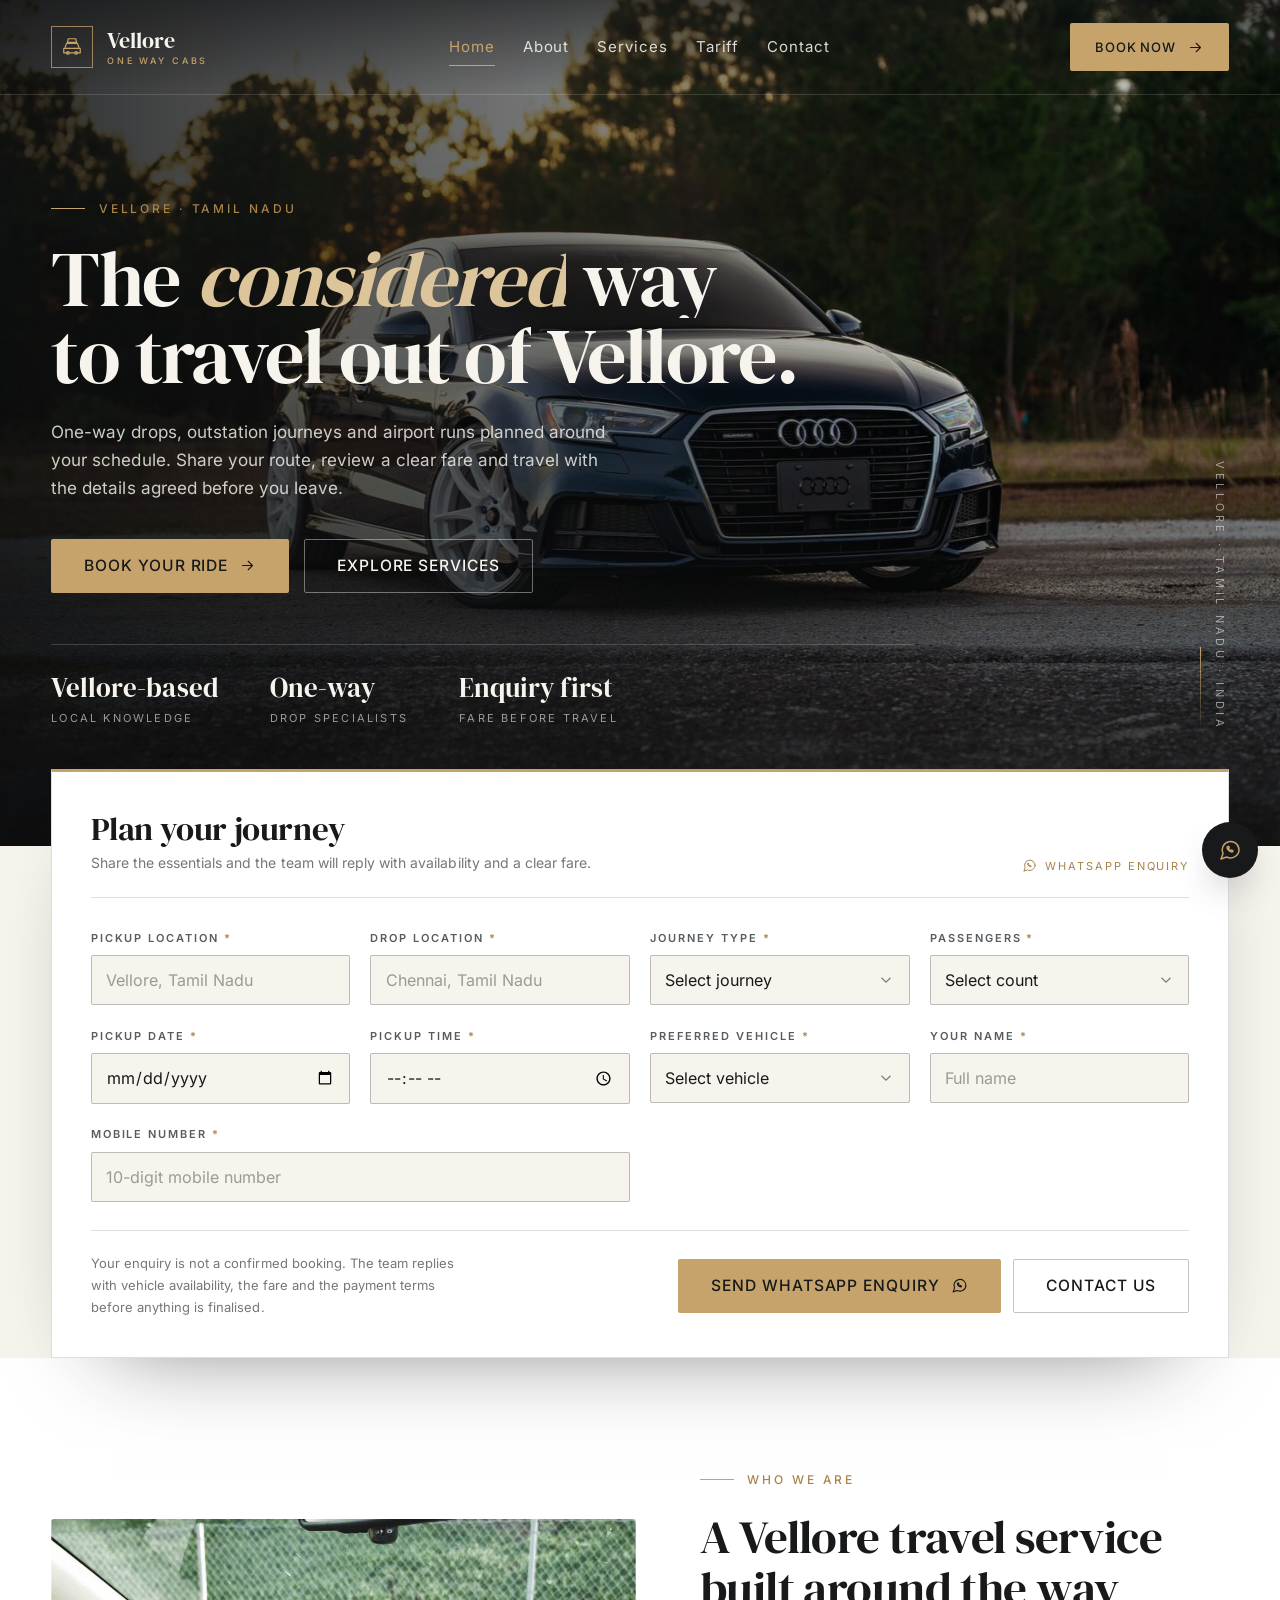
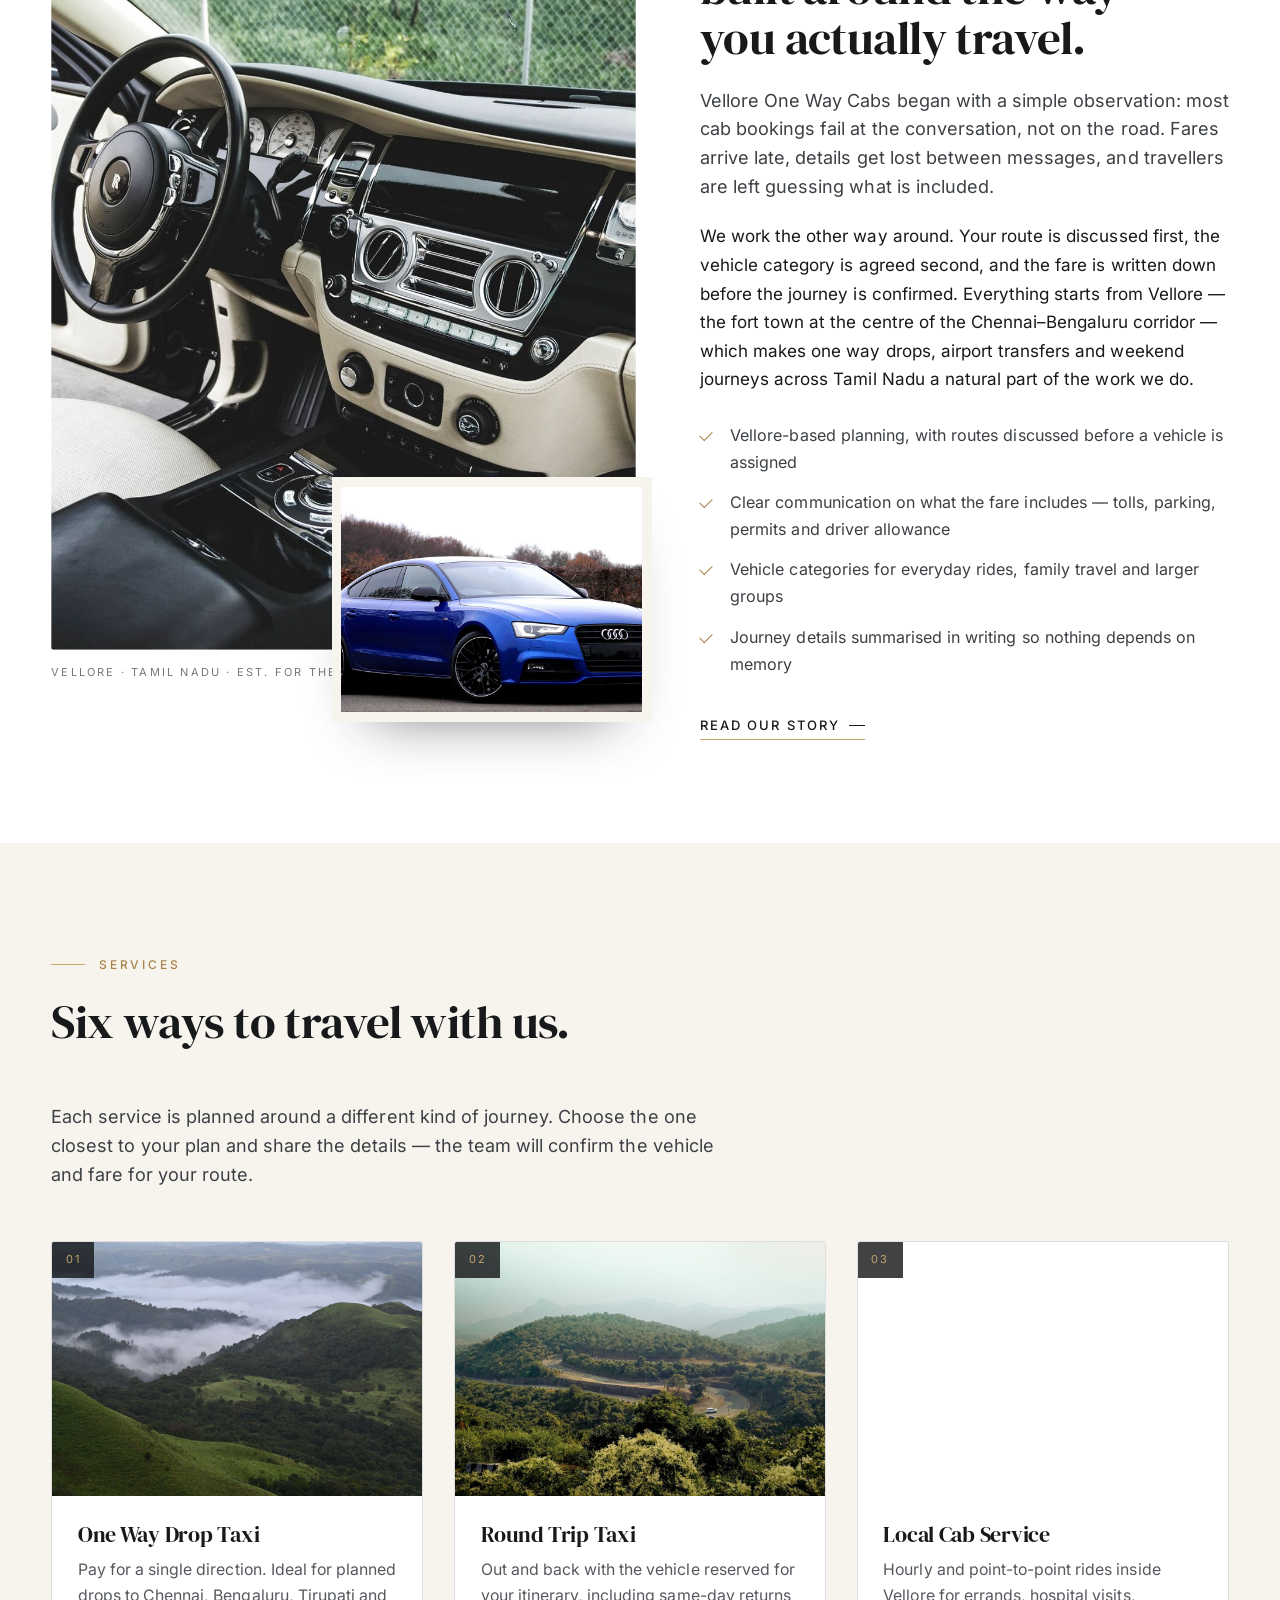
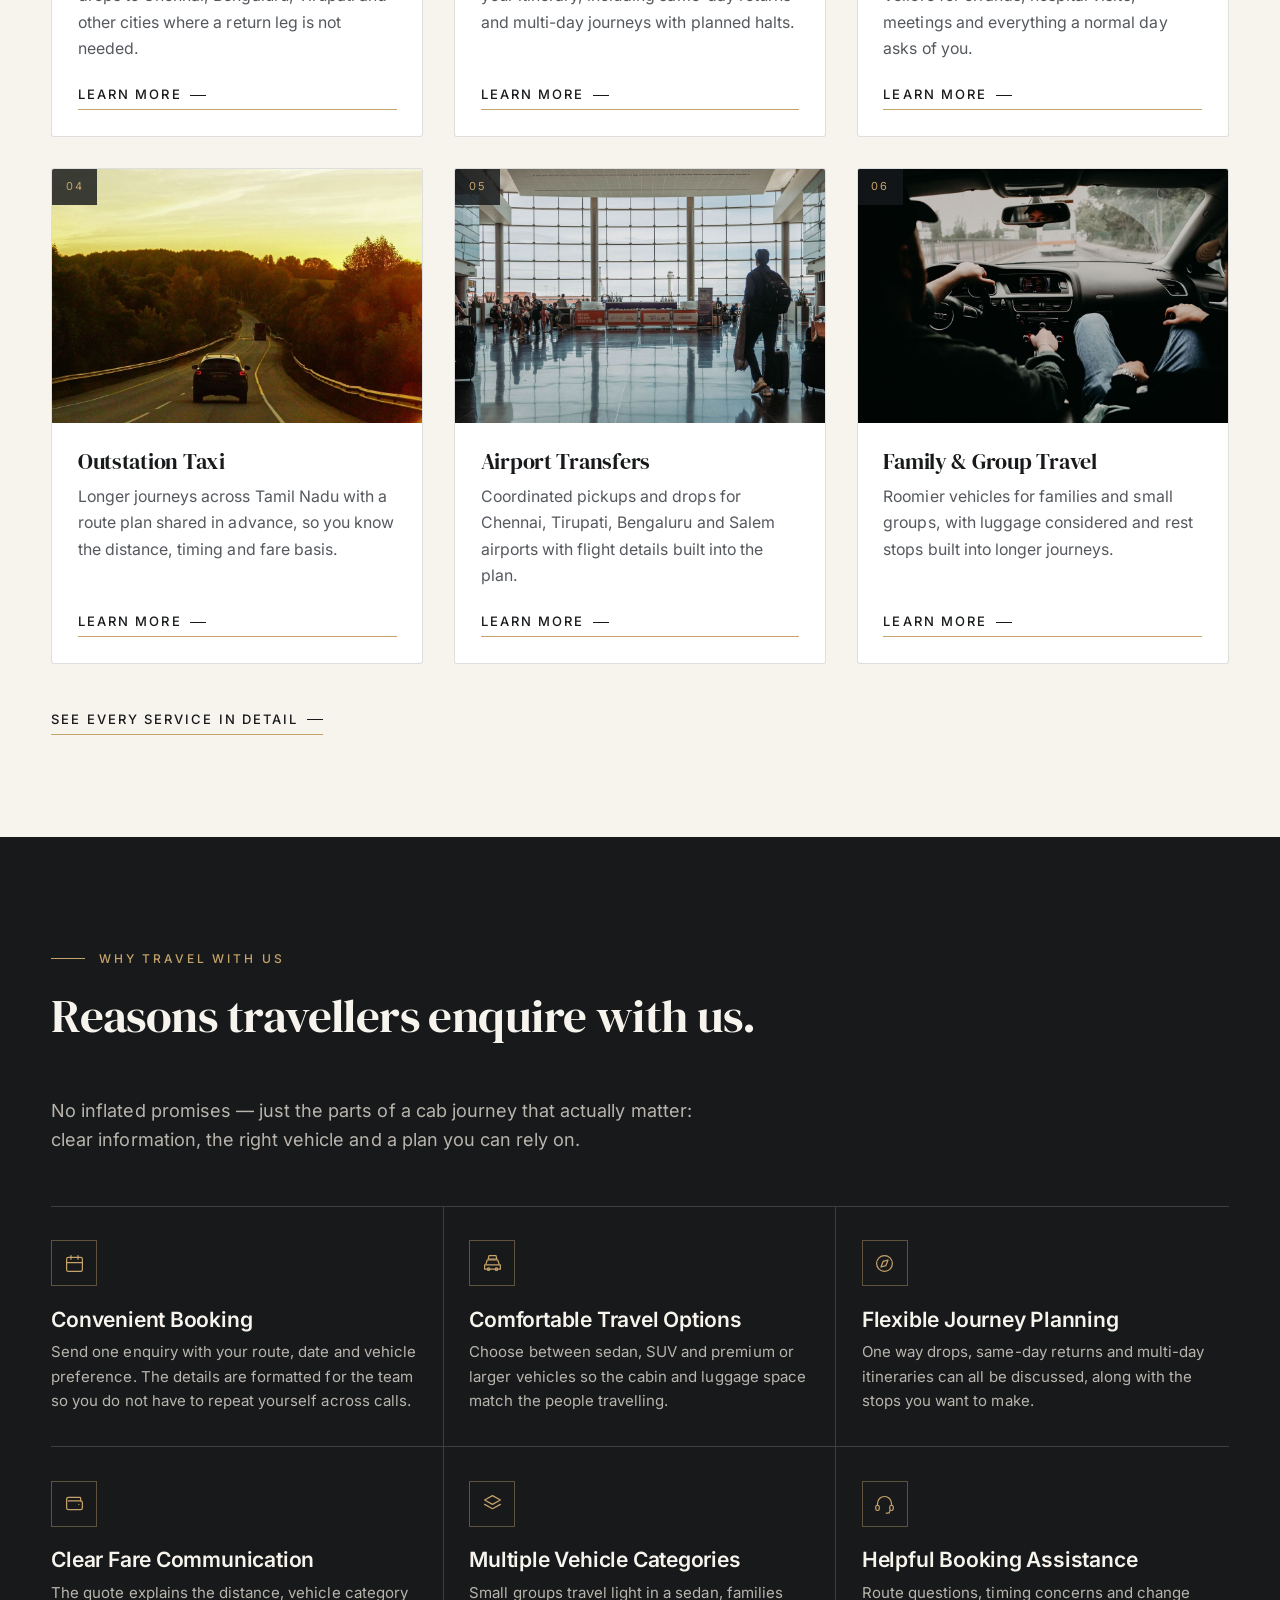
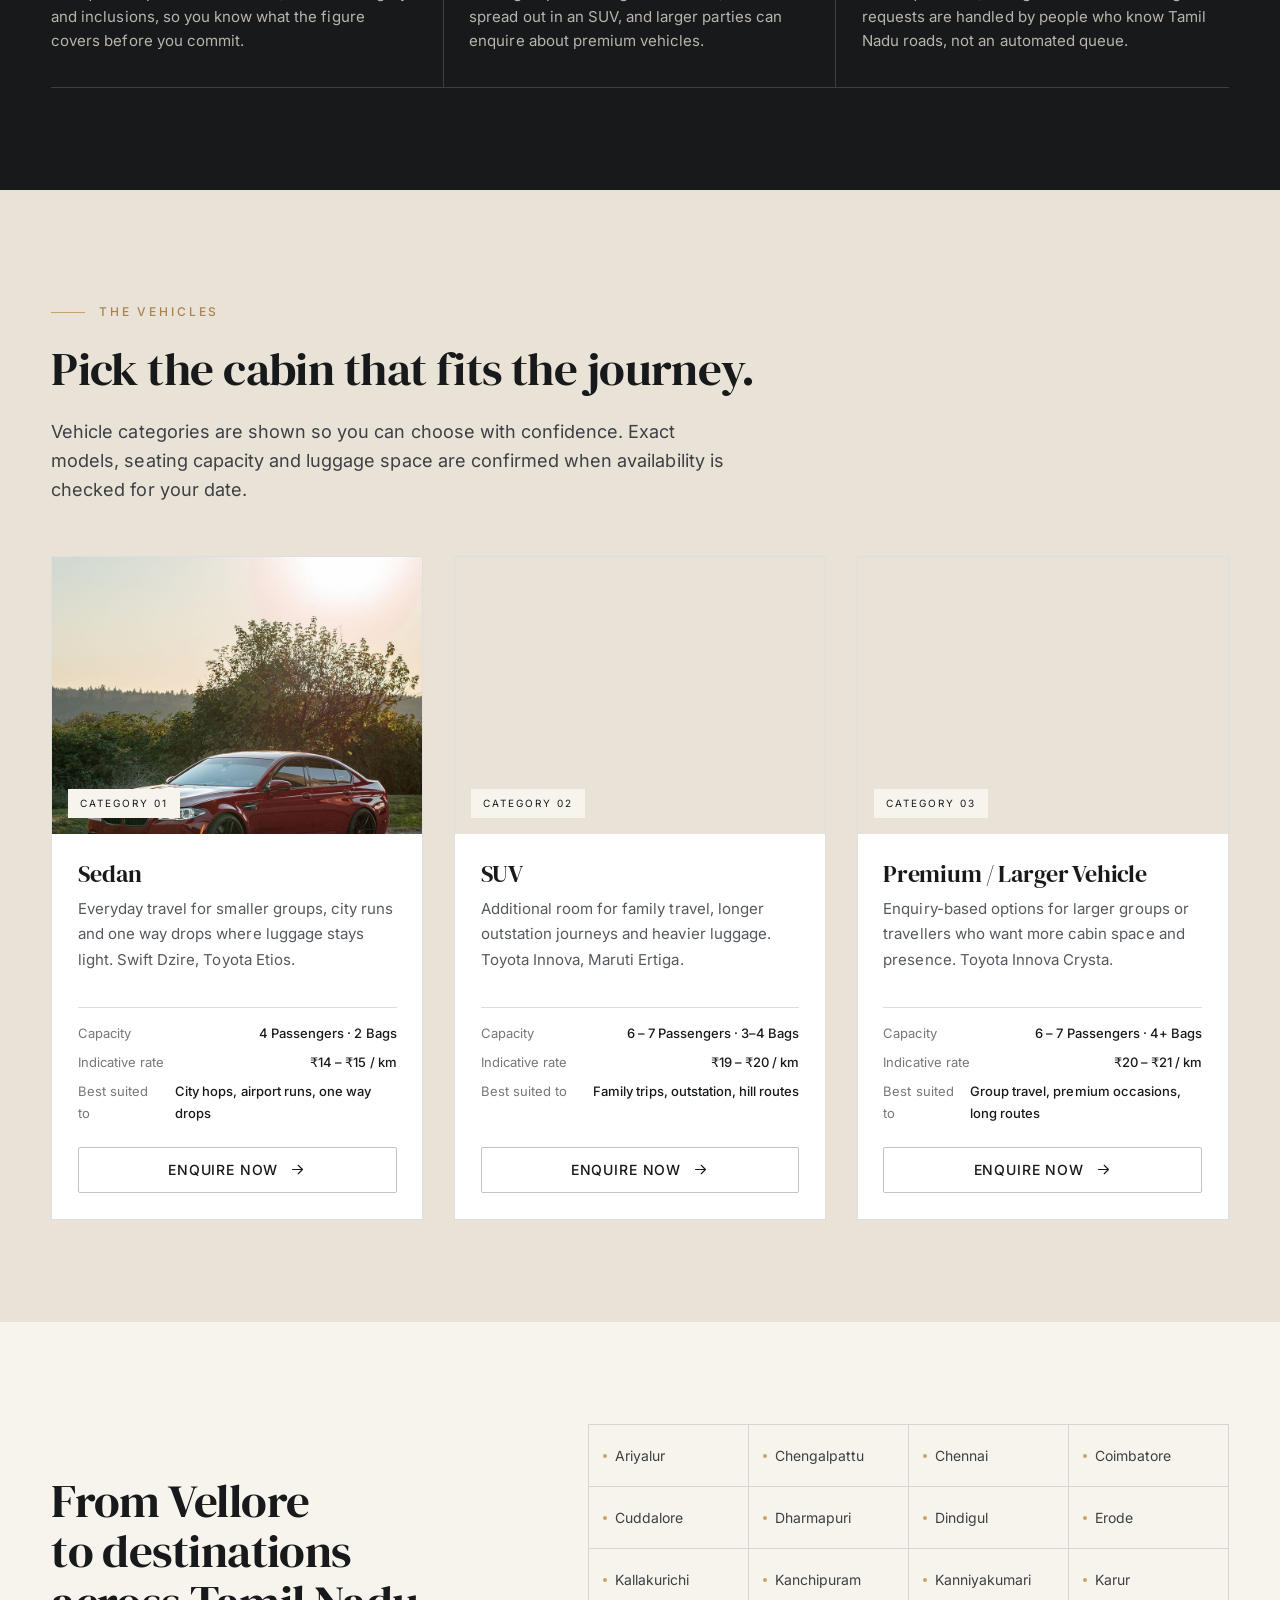
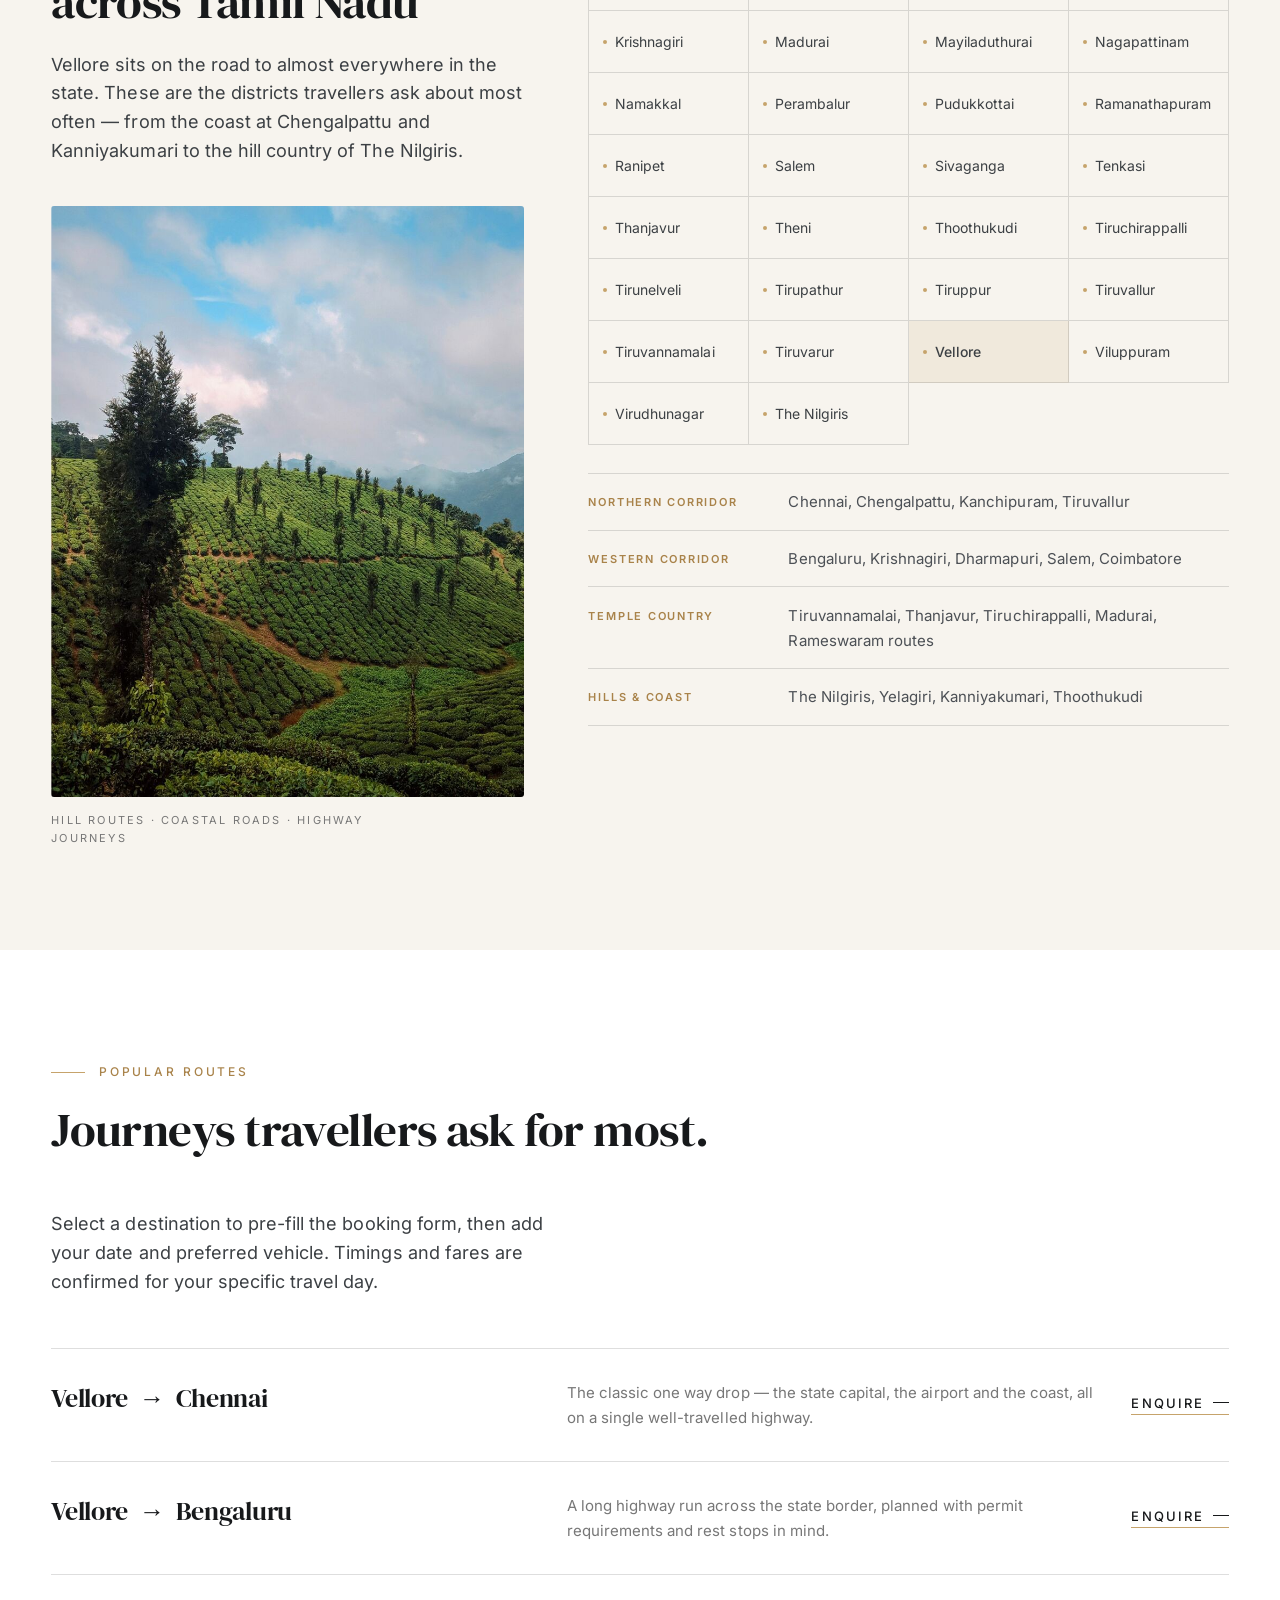
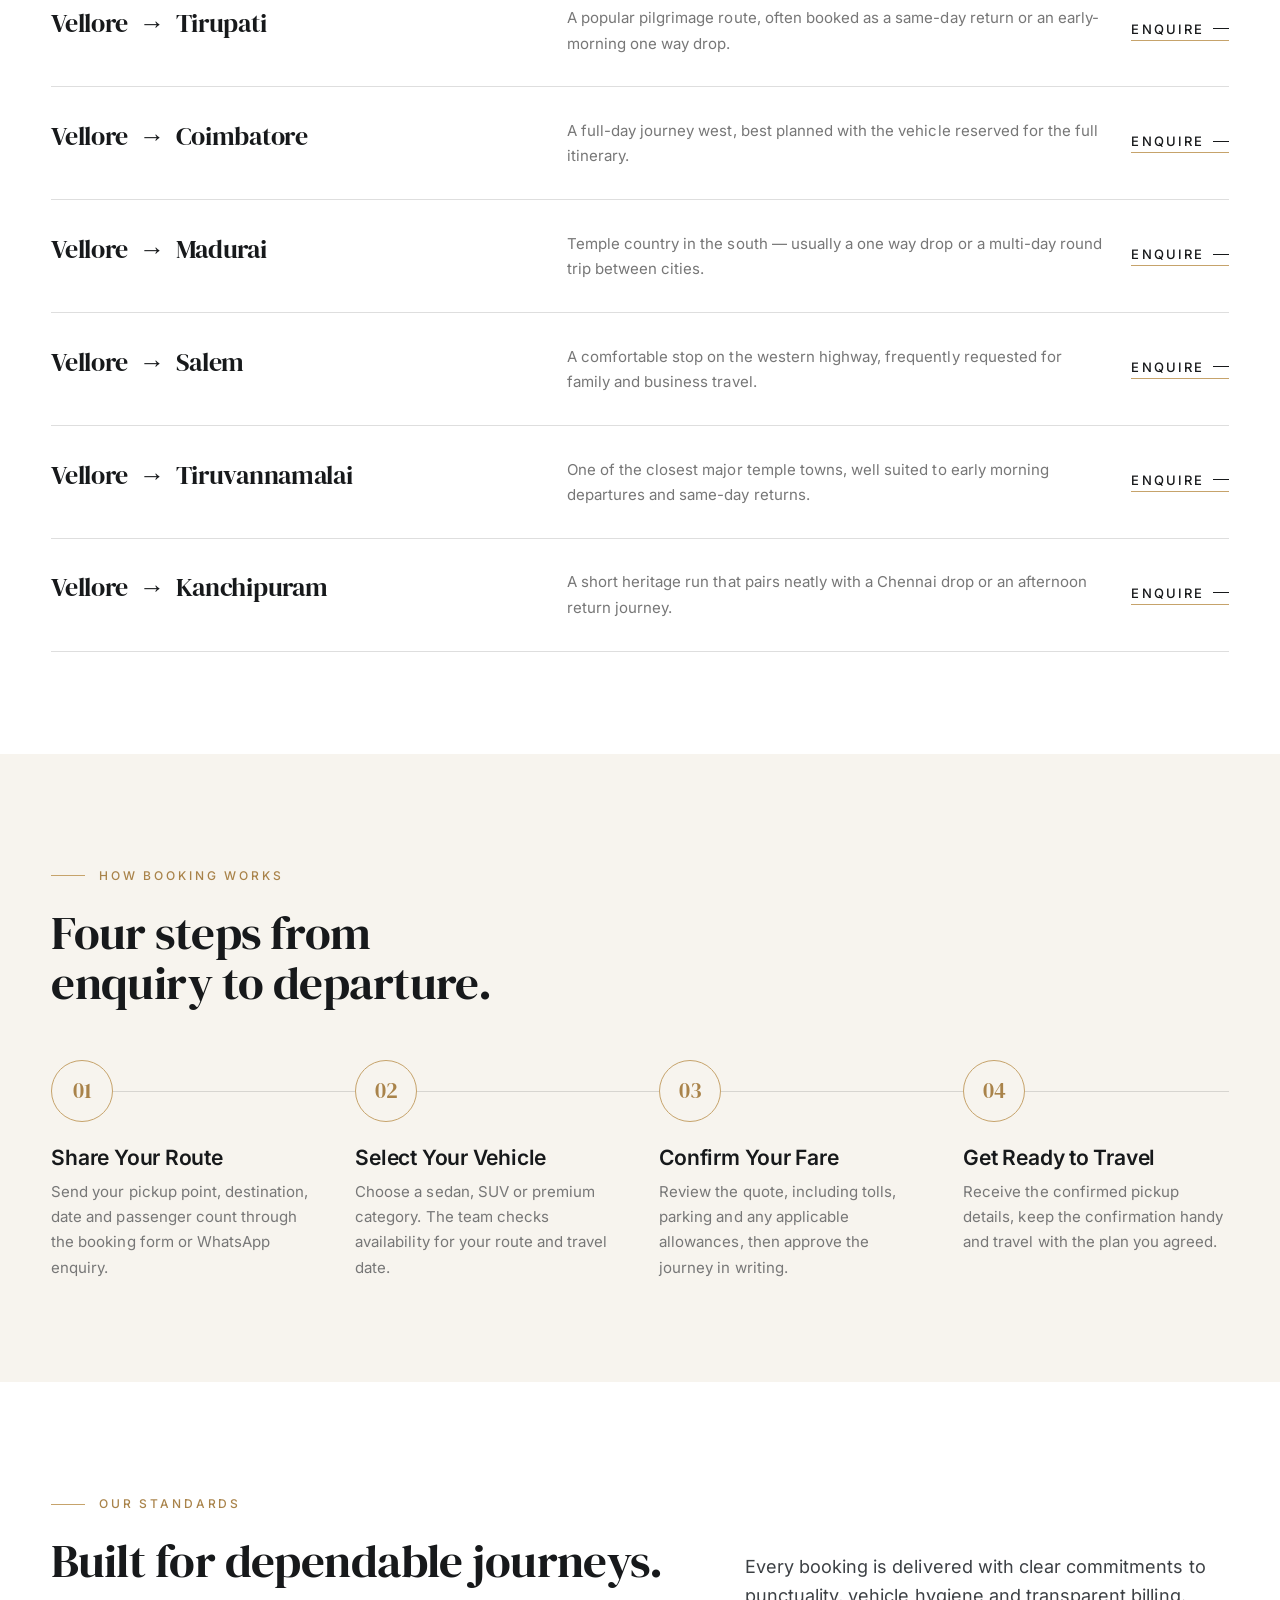
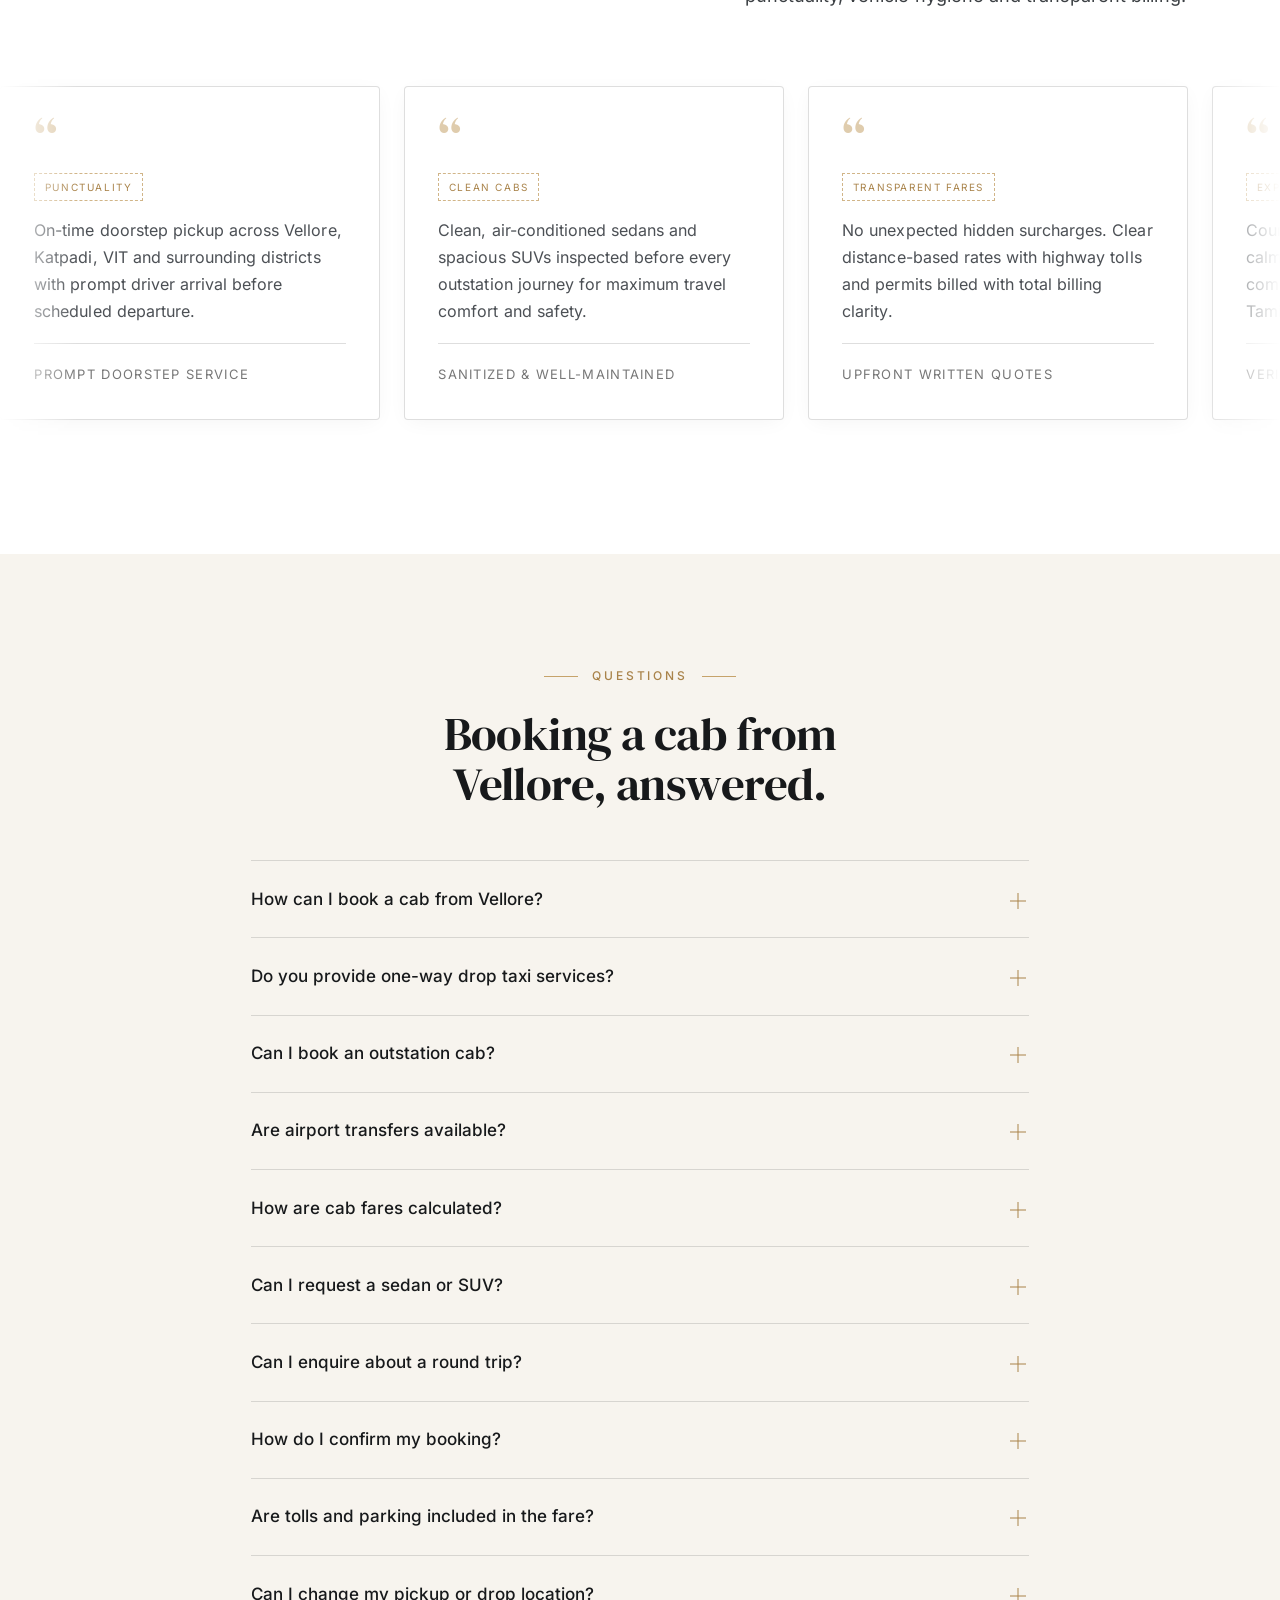
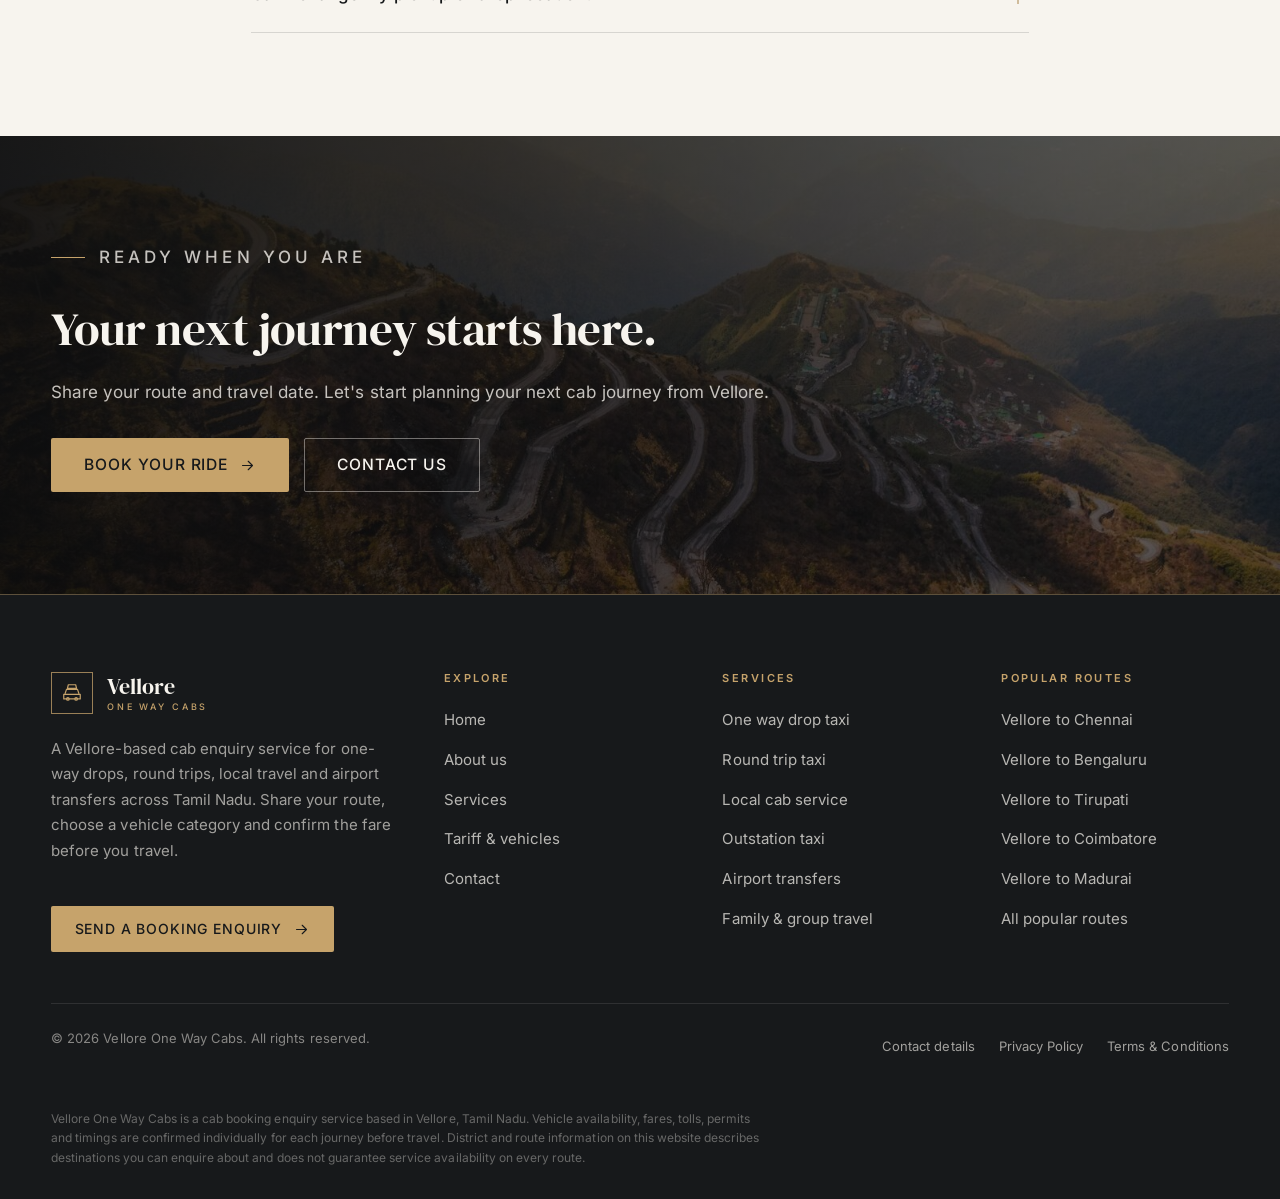
==== index.html @ b9e1987d "updated" ====
<!DOCTYPE html>
<html lang="en-IN">
<head>
<meta charset="utf-8">
<meta name="viewport" content="width=device-width, initial-scale=1, viewport-fit=cover">
<title>Vellore One Way Cabs | One Way Drop Taxi & Outstation Cabs from Vellore</title>
<meta name="description" content="Book one way drop taxis, round trips, local rides and airport transfers from Vellore, Tamil Nadu. Share your route on WhatsApp and receive a clear fare enquiry before you travel.">
<meta name="keywords" content="one way taxi in Vellore, Vellore drop taxi, Vellore to Chennai cab, Vellore outstation taxi, Vellore airport taxi, Vellore cab booking, Vellore to Bengaluru taxi">
<meta name="author" content="Vellore One Way Cabs">
<meta name="robots" content="index, follow, max-image-preview:large, max-snippet:-1, max-video-preview:-1">
<link rel="canonical" href="https://velloreonewaycabs.com/">
<meta name="theme-color" content="#17191B">

<!-- Open Graph -->
<meta property="og:type" content="website">
<meta property="og:site_name" content="Vellore One Way Cabs">
<meta property="og:locale" content="en_IN">
<meta property="og:title" content="Vellore One Way Cabs — premium cab travel from Vellore">
<meta property="og:description" content="One way drops, round trips, local rides and airport transfers from Vellore, Tamil Nadu. Enquire on WhatsApp and confirm your fare before you travel.">
<meta property="og:image" content="https://velloreonewaycabs.com/assets/og/home.jpg">
<meta property="og:image:width" content="1200">
<meta property="og:image:height" content="630">
<meta property="og:image:alt" content="Vellore One Way Cabs — premium cab travel from Vellore, Tamil Nadu">
<meta property="og:url" content="https://velloreonewaycabs.com/">

<!-- Twitter -->
<meta name="twitter:card" content="summary_large_image">
<meta name="twitter:title" content="Vellore One Way Cabs — premium cab travel from Vellore">
<meta name="twitter:description" content="One way drops, round trips, local rides and airport transfers from Vellore, Tamil Nadu. Enquire on WhatsApp and confirm your fare before you travel.">
<meta name="twitter:image" content="https://velloreonewaycabs.com/assets/og/home.jpg">
<meta name="twitter:image:alt" content="Vellore One Way Cabs — premium cab travel from Vellore, Tamil Nadu">

<!-- Icons -->
<link rel="icon" type="image/svg+xml" href="assets/favicon.svg">
<link rel="apple-touch-icon" href="assets/apple-touch-icon.png">

<!-- Fonts (self-hosted) -->
<link rel="preload" href="assets/fonts/DMSerifDisplay-400.woff2" as="font" type="font/woff2" crossorigin>
<link rel="preload" href="assets/fonts/Inter-400.woff2" as="font" type="font/woff2" crossorigin>
<link rel="stylesheet" href="css/style.css">

<script type="application/ld+json">
{
  "@context": "https://schema.org",
  "@graph": [
    {
      "@type": "TaxiService",
      "@id": "https://velloreonewaycabs.com/#business",
      "name": "Vellore One Way Cabs",
      "url": "https://velloreonewaycabs.com/",
      "image": "https://velloreonewaycabs.com/assets/og/home.jpg",
      "description": "Vellore One Way Cabs is a Vellore-based cab booking enquiry service for one way drop taxis, round trips, local rides, outstation journeys and airport transfers across Tamil Nadu.",
      "areaServed": [
        {
          "@type": "City",
          "name": "Vellore"
        },
        {
          "@type": "State",
          "name": "Tamil Nadu"
        },
        {
          "@type": "Country",
          "name": "India"
        }
      ],
      "address": {
        "@type": "PostalAddress",
        "addressLocality": "Vellore",
        "addressRegion": "Tamil Nadu",
        "addressCountry": "IN"
      },
      "knowsLanguage": [
        "en",
        "ta"
      ],
      "sameAs": []
    },
    {
      "@type": "WebSite",
      "@id": "https://velloreonewaycabs.com/#website",
      "url": "https://velloreonewaycabs.com/",
      "name": "Vellore One Way Cabs",
      "description": "Premium one way, round trip, local and outstation cab booking enquiries from Vellore, Tamil Nadu.",
      "publisher": {
        "@id": "https://velloreonewaycabs.com/#business"
      },
      "inLanguage": "en-IN"
    },
    {
      "@type": "WebPage",
      "@id": "https://velloreonewaycabs.com/#webpage",
      "url": "https://velloreonewaycabs.com/",
      "name": "Vellore One Way Cabs | One Way Drop Taxi & Outstation Cabs from Vellore",
      "description": "Book one way drop taxis, round trips, local rides and airport transfers from Vellore, Tamil Nadu. Share your route on WhatsApp and receive a clear fare enquiry before you travel.",
      "isPartOf": {
        "@id": "https://velloreonewaycabs.com/#website"
      },
      "about": {
        "@id": "https://velloreonewaycabs.com/#business"
      },
      "primaryImageOfPage": "https://velloreonewaycabs.com/assets/og/home.jpg",
      "inLanguage": "en-IN"
    },
    {
      "@type": "ItemList",
      "name": "Cab services offered from Vellore",
      "itemListElement": [
        {
          "@type": "ListItem",
          "position": 1,
          "name": "One Way Drop Taxi"
        },
        {
          "@type": "ListItem",
          "position": 2,
          "name": "Round Trip Taxi"
        },
        {
          "@type": "ListItem",
          "position": 3,
          "name": "Local Cab Service"
        },
        {
          "@type": "ListItem",
          "position": 4,
          "name": "Outstation Taxi"
        },
        {
          "@type": "ListItem",
          "position": 5,
          "name": "Airport Transfers"
        },
        {
          "@type": "ListItem",
          "position": 6,
          "name": "Family and Group Travel"
        }
      ],
      "mainEntity": [
        {
          "@type": "Question",
          "name": "How can I book a cab from Vellore?",
          "acceptedAnswer": {
            "@type": "Answer",
            "text": "Start with the booking enquiry form on this page. Share your pickup point, destination, journey type, date, pickup time, number of passengers, the vehicle category you prefer and a contact number. When you press the WhatsApp enquiry button, the details are formatted into a single message that you can send to the business. The enquiry is not a confirmed booking — the team reviews availability on your route and replies with a fare and confirmation. You can also reach out through the contact page if you would rather discuss the journey first."
          }
        },
        {
          "@type": "Question",
          "name": "Do you provide one-way drop taxi services?",
          "acceptedAnswer": {
            "@type": "Answer",
            "text": "Yes. One way drop taxi travel is the core of the service. You book a vehicle for a single direction — for example Vellore to Chennai, Vellore to Bengaluru or Vellore to Tirupati — instead of paying for a return leg you do not need. One-way pricing normally depends on the distance, the vehicle category and any minimum kilometre condition applied to that route, so the fare is confirmed for your specific journey rather than published as a fixed rate."
          }
        },
        {
          "@type": "Question",
          "name": "Can I book an outstation cab?",
          "acceptedAnswer": {
            "@type": "Answer",
            "text": "Outstation journeys can be requested to destinations across Tamil Nadu, and to neighbouring states where permits allow. The district list on this page shows the destinations you can enquire about; it is not a guarantee that every route is operated daily. Longer journeys, hill routes and interstate trips may require additional permits, driver allowance or minimum running conditions. Sharing your travel dates early gives the team the best chance of arranging a suitable vehicle."
          }
        },
        {
          "@type": "Question",
          "name": "Are airport transfers available?",
          "acceptedAnswer": {
            "@type": "Answer",
            "text": "Airport transfers can be requested for departures and arrivals, most commonly for Chennai International Airport, Tirupati Airport, Kempegowda International Airport in Bengaluru and Salem Airport. Because flight timings and terminal pickups need coordination, share your flight number, terminal and preferred pickup time in the enquiry. Pickup points, waiting conditions and any parking charges are confirmed along with the fare before the journey is finalised."
          }
        },
        {
          "@type": "Question",
          "name": "How are cab fares calculated?",
          "acceptedAnswer": {
            "@type": "Answer",
            "text": "Fares are built from the distance travelled, the vehicle category, the journey type (one way, round trip, local or airport transfer), the driver allowance, tolls, parking fees, state permit charges where applicable, and any minimum kilometre or minimum daily running condition for that route. The tariff page explains each component. Published amounts on this site are placeholders until the business supplies its rate card, and the final quote for your journey is always shared in writing before you confirm."
          }
        },
        {
          "@type": "Question",
          "name": "Can I request a sedan or SUV?",
          "acceptedAnswer": {
            "@type": "Answer",
            "text": "Yes. You can state a preference for a sedan, an SUV or a premium / larger vehicle in the booking form. Vehicle categories are offered subject to availability for your date and route. Sedans generally suit smaller groups and lighter luggage, SUVs suit families and extra bags, and premium or larger vehicles are arranged on request. Exact models and seating capacity are confirmed at the time of booking."
          }
        },
        {
          "@type": "Question",
          "name": "Can I enquire about a round trip?",
          "acceptedAnswer": {
            "@type": "Answer",
            "text": "Yes. Round trips can be planned for same-day returns or multi-day itineraries. Share your outbound date, return date, the places you plan to visit and whether you need the vehicle to stay with you between stops. Round-trip fares usually combine running kilometres with a driver allowance and, for overnight trips, an applicable night halt charge. All of this is explained in the quote so there are no surprises later."
          }
        },
        {
          "@type": "Question",
          "name": "How do I confirm my booking?",
          "acceptedAnswer": {
            "@type": "Answer",
            "text": "A booking is confirmed only when the team has checked vehicle availability, shared the fare and received your acceptance — followed by a written confirmation of the driver and vehicle details. An enquiry message, an auto-generated response or a form submission does not confirm a journey on its own. Please keep the written confirmation handy and check the pickup details a day before travel."
          }
        },
        {
          "@type": "Question",
          "name": "Are tolls and parking included in the fare?",
          "acceptedAnswer": {
            "@type": "Answer",
            "text": "Tolls, parking fees and state permit charges are not automatically included unless the quote explicitly says they are. On most outstation and airport journeys they are either estimated in the quote or billed as actuals. If you prefer a single all-inclusive figure for budgeting, ask for an all-inclusive quote at the time of enquiry and the team will confirm what is covered."
          }
        },
        {
          "@type": "Question",
          "name": "Can I change my pickup or drop location?",
          "acceptedAnswer": {
            "@type": "Answer",
            "text": "Yes, changes can usually be accommodated when they are shared before the journey begins. Inform the team as early as possible with the new pickup or drop address. A change in distance or route may change the fare, and a significantly different itinerary may need a fresh quote or a different vehicle. Changes requested after the vehicle has started are subject to driver and vehicle availability."
          }
        }
      ]
    },
    {
      "@type": "FAQPage",
      "@id": "https://velloreonewaycabs.com/#faq",
      "mainEntity": []
    }
  ]
}
</script>
</head>
<body class="">
<a class="skip-link" href="#main">Skip to content</a>

<header class="site-header" id="siteHeader">
  <div class="container">
    <nav class="nav" aria-label="Primary">
      <a class="brand" href="index.html" aria-label="Vellore One Way Cabs — home">
        <span class="brand__mark" aria-hidden="true"><svg viewBox="0 0 24 24" fill="none" stroke="currentColor" stroke-width="1.4" stroke-linecap="round" stroke-linejoin="round" aria-hidden="true"><path d="M8 3h8l1 4h-10z"/><path d="M4.5 12.5 6 8h12l1.5 4.5"/><path d="M3 13.5h18v5H3z"/><circle cx="7.5" cy="18.5" r="1.4"/><circle cx="16.5" cy="18.5" r="1.4"/></svg></span>
        <span class="brand__text">
          <span class="brand__name">Vellore</span>
          <span class="brand__sub">One Way Cabs</span>
        </span>
      </a>
      <ul class="nav__links">
          <li><a class="nav__link is-active" href="index.html" aria-current="page">Home</a></li>
          <li><a class="nav__link" href="about.html">About</a></li>
          <li><a class="nav__link" href="services.html">Services</a></li>
          <li><a class="nav__link" href="tariff.html">Tariff</a></li>
          <li><a class="nav__link" href="contact.html">Contact</a></li>
      </ul>
      <div class="nav__actions">
        <a class="btn btn--sm nav__cta" href="index.html#booking">Book Now <svg viewBox="0 0 24 24" fill="none" stroke="currentColor" stroke-width="1.6" stroke-linecap="round" stroke-linejoin="round" aria-hidden="true"><path d="M5 12h14M13 6l6 6-6 6"/></svg></a>
        <button class="nav__toggle" type="button" aria-label="Open menu" aria-expanded="false" aria-controls="navDrawer">
          <span></span><span></span><span></span>
        </button>
      </div>
    </nav>
  </div>
  <div class="nav__drawer" id="navDrawer" aria-hidden="true">
    <div class="container">
      <div class="nav__drawer-head">
        <p class="nav__drawer-meta">Menu</p>
        <button class="nav__drawer-close" type="button" aria-label="Close menu">
          <svg viewBox="0 0 24 24" fill="none" stroke="currentColor" stroke-width="2" stroke-linecap="round" stroke-linejoin="round" aria-hidden="true"><line x1="18" y1="6" x2="6" y2="18"/><line x1="6" y1="6" x2="18" y2="18"/></svg>
        </button>
      </div>
      <ul>
          <li><a class="nav__drawer-link is-active" href="index.html"><span>01</span>Home</a></li>
          <li><a class="nav__drawer-link" href="about.html"><span>02</span>About</a></li>
          <li><a class="nav__drawer-link" href="services.html"><span>03</span>Services</a></li>
          <li><a class="nav__drawer-link" href="tariff.html"><span>04</span>Tariff</a></li>
          <li><a class="nav__drawer-link" href="contact.html"><span>05</span>Contact</a></li>
      </ul>
      <div class="nav__drawer-foot">
        <a class="btn" href="index.html#booking">Plan your journey <svg viewBox="0 0 24 24" fill="none" stroke="currentColor" stroke-width="1.6" stroke-linecap="round" stroke-linejoin="round" aria-hidden="true"><path d="M5 12h14M13 6l6 6-6 6"/></svg></a>
        <a class="btn btn--ghost" href="contact.html">Contact the team</a>
      </div>
    </div>
  </div>
</header>

<main id="main">
  <section class="hero" aria-labelledby="hero-title">
    <div class="hero__media" aria-hidden="true">
      <img src="assets/images/hero-home.jpg" alt="" width="1600" height="1000" fetchpriority="high" decoding="async">
    </div>
    <div class="container hero__inner">
      <div class="hero__content">
        <p class="eyebrow" data-hero-fade style="--i:0">Vellore &middot; Tamil Nadu</p>
        <h1 id="hero-title"><span class="word"><span style="--i:0">The</span></span> <span class="word"><span style="--i:1"><em>considered</em></span></span> <span class="word"><span style="--i:2">way</span></span> <span class="word"><span style="--i:3">to</span></span> <span class="word"><span style="--i:4">travel</span></span> <span class="word"><span style="--i:5">out</span></span> <span class="word"><span style="--i:6">of</span></span> <span class="word"><span style="--i:7">Vellore.</span></span></h1>
        <p class="hero__lede" data-hero-fade style="--i:2">One-way drops, outstation journeys and airport runs planned around
          your schedule. Share your route, review a clear fare and travel with the details agreed before you leave.</p>
        <div class="hero__actions" data-hero-fade style="--i:3">
          <a class="btn" href="#booking">Book your ride <svg viewBox="0 0 24 24" fill="none" stroke="currentColor" stroke-width="1.6" stroke-linecap="round" stroke-linejoin="round" aria-hidden="true"><path d="M5 12h14M13 6l6 6-6 6"/></svg></a>
          <a class="btn btn--ghost" href="services.html">Explore services</a>
        </div>
        <div class="hero__meta" data-hero-fade style="--i:4">
          <div class="hero__meta-item"><strong>Vellore-based</strong><span>Local knowledge</span></div>
          <div class="hero__meta-item"><strong>One-way</strong><span>Drop specialists</span></div>
          <div class="hero__meta-item"><strong>Enquiry first</strong><span>Fare before travel</span></div>
        </div>
      </div>
    </div>
    <p class="hero__side" aria-hidden="true">Vellore &middot; Tamil Nadu &middot; India</p>
  </section>

  <section class="booking" id="booking" aria-labelledby="booking-title">
    <div class="container">
      <div class="booking__card" data-reveal>
        <div class="booking__head">
          <div>
            <h2 id="booking-title">Plan your journey</h2>
            <p>Share the essentials and the team will reply with availability and a clear fare.</p>
          </div>
          <span class="booking__badge"><svg viewBox="0 0 24 24" fill="none" stroke="currentColor" stroke-width="1.5" stroke-linecap="round" stroke-linejoin="round" aria-hidden="true"><path d="M21 11.5a8.4 8.4 0 0 1-12.3 7.5L3 21l2-5.6A8.4 8.4 0 1 1 21 11.5z"/><path d="M9 9.5c0 .8 1 2.4 2 3.2s2.2 1.3 2.9 1.3c.5 0 1-.6 1.1-1.1l-1.6-.9-1 .8c-.7-.3-1.6-1.3-1.9-2l.8-1-.8-1.5c-.6.1-1.5.4-1.5 1.2z"/></svg> WhatsApp enquiry</span>
        </div>
        <form id="bookingForm" novalidate>
          <div class="form-grid">
            <div class="field">
              <label for="pickup">Pickup location <span class="req" aria-hidden="true">*</span></label>
              <input id="pickup" name="pickup" type="text" placeholder="Vellore, Tamil Nadu" autocomplete="off" required
                     data-required-message="Please enter your pickup location.">
              <span class="field__error" role="alert"></span>
            </div>
            <div class="field">
              <label for="drop">Drop location <span class="req" aria-hidden="true">*</span></label>
              <input id="drop" name="drop" type="text" placeholder="Chennai, Tamil Nadu" autocomplete="off" required
                     data-required-message="Please enter your destination.">
              <span class="field__error" role="alert"></span>
            </div>
            <div class="field">
              <label for="journeyType">Journey type <span class="req" aria-hidden="true">*</span></label>
              <select id="journeyType" name="journeyType" required data-required-message="Please choose a journey type.">
                <option value="">Select journey</option>
                <option value="One Way">One way</option>
                <option value="Round Trip">Round trip</option>
                <option value="Local Trip">Local trip</option>
                <option value="Airport Transfer">Airport transfer</option>
              </select>
              <span class="field__error" role="alert"></span>
            </div>
            <div class="field">
              <label for="passengers">Passengers <span class="req" aria-hidden="true">*</span></label>
              <select id="passengers" name="passengers" required data-required-message="Please select the number of passengers.">
                <option value="">Select count</option>
                <option value="1">1 passenger</option>
                <option value="2">2 passengers</option>
                <option value="3">3 passengers</option>
                <option value="4">4 passengers</option>
                <option value="5 or more">5 or more</option>
              </select>
              <span class="field__error" role="alert"></span>
            </div>
            <div class="field">
              <label for="date">Pickup date <span class="req" aria-hidden="true">*</span></label>
              <input id="date" name="date" type="date" required data-validate="past-date"
                     data-required-message="Please choose your pickup date.">
              <span class="field__error" role="alert"></span>
            </div>
            <div class="field">
              <label for="time">Pickup time <span class="req" aria-hidden="true">*</span></label>
              <input id="time" name="time" type="time" required data-required-message="Please choose your pickup time.">
              <span class="field__error" role="alert"></span>
            </div>
            <div class="field">
              <label for="vehicle">Preferred vehicle <span class="req" aria-hidden="true">*</span></label>
              <select id="vehicle" name="vehicle" required data-required-message="Please choose a vehicle category.">
                <option value="">Select vehicle</option>
                <option value="Sedan">Sedan</option>
                <option value="SUV">SUV</option>
                <option value="Premium / Larger Vehicle">Premium / Larger vehicle</option>
              </select>
              <span class="field__error" role="alert"></span>
            </div>
            <div class="field">
              <label for="name">Your name <span class="req" aria-hidden="true">*</span></label>
              <input id="name" name="name" type="text" placeholder="Full name" autocomplete="name" required
                     data-required-message="Please enter your name.">
              <span class="field__error" role="alert"></span>
            </div>
            <div class="field field--span2">
              <label for="mobile">Mobile number <span class="req" aria-hidden="true">*</span></label>
              <input id="mobile" name="mobile" type="tel" inputmode="numeric" placeholder="10-digit mobile number"
                     autocomplete="tel" required data-validate="mobile"
                     data-required-message="Please enter your mobile number so the team can reply.">
              <span class="field__error" role="alert"></span>
            </div>
          </div>
          <div class="booking__foot">
            <p class="booking__note">Your enquiry is not a confirmed booking. The team replies with vehicle availability,
              the fare and the payment terms before anything is finalised.</p>
            <div class="booking__actions">
              <button class="btn" type="submit">Send WhatsApp enquiry <svg viewBox="0 0 24 24" fill="none" stroke="currentColor" stroke-width="1.5" stroke-linecap="round" stroke-linejoin="round" aria-hidden="true"><path d="M21 11.5a8.4 8.4 0 0 1-12.3 7.5L3 21l2-5.6A8.4 8.4 0 1 1 21 11.5z"/><path d="M9 9.5c0 .8 1 2.4 2 3.2s2.2 1.3 2.9 1.3c.5 0 1-.6 1.1-1.1l-1.6-.9-1 .8c-.7-.3-1.6-1.3-1.9-2l.8-1-.8-1.5c-.6.1-1.5.4-1.5 1.2z"/></svg></button>
              <a class="btn btn--outline" href="contact.html">Contact us</a>
            </div>
          </div>
          <div class="form-status" id="bookingStatus" role="status" aria-live="polite"></div>
        </form>
      </div>
    </div>
  </section>

  <section class="section section--white" id="about" aria-labelledby="about-title">
    <div class="container">
      <div class="split split--editorial">
        <div class="intro-figure" data-reveal="mask">
          <div class="intro-figure__main">
            <img src="assets/images/intro-main.jpg" alt="Interior of a well-kept sedan used for premium cab travel" width="1000" height="1250" loading="lazy" decoding="async">
          </div>
          <div class="intro-figure__sub">
            <img src="assets/images/intro-secondary.jpg" alt="Premium sedan photographed on an open road at golden hour" width="1000" height="750" loading="lazy" decoding="async">
          </div>
          <p class="intro-figure__caption">Vellore &middot; Tamil Nadu &middot; Est. for the road ahead</p>
        </div>
        <div>
          <p class="eyebrow" data-reveal>Who we are</p>
          <h2 id="about-title" data-reveal data-delay="60">A Vellore travel service built around the way you actually travel.</h2>
          <p class="lede" data-reveal data-delay="120" style="margin-top:1.25rem">Vellore One Way Cabs began with a simple
            observation: most cab bookings fail at the conversation, not on the road. Fares arrive late, details get lost
            between messages, and travellers are left guessing what is included.</p>
          <p data-reveal data-delay="160" style="margin-top:1rem">We work the other way around. Your route is discussed first,
            the vehicle category is agreed second, and the fare is written down before the journey is confirmed. Everything
            starts from Vellore — the fort town at the centre of the Chennai&ndash;Bengaluru corridor — which makes one way
            drops, airport transfers and weekend journeys across Tamil Nadu a natural part of the work we do.</p>
          <ul class="check-list" data-reveal data-delay="200">
            <li>Vellore-based planning, with routes discussed before a vehicle is assigned</li>
            <li>Clear communication on what the fare includes — tolls, parking, permits and driver allowance</li>
            <li>Vehicle categories for everyday rides, family travel and larger groups</li>
            <li>Journey details summarised in writing so nothing depends on memory</li>
          </ul>
          <p style="margin-top:2rem" data-reveal data-delay="240"><a class="link-arrow" href="about.html">Read our story</a></p>
        </div>
      </div>
    </div>
  </section>

  <section class="section section--ivory" id="services" aria-labelledby="services-title">
    <div class="container">
      <div class="section-head section-head--split">
        <div>
          <p class="eyebrow" data-reveal>Services</p>
          <h2 id="services-title" data-reveal data-delay="60">Six ways to travel with us.</h2>
        </div>
        <p class="lede" data-reveal data-delay="120">Each service is planned around a different kind of journey. Choose the one
          closest to your plan and share the details — the team will confirm the vehicle and fare for your route.</p>
      </div>
      <div class="service-grid">
        <article class="service-card" data-reveal data-delay="0">
          <div class="service-card__media">
            <span class="service-card__num">01</span>
            <img src="assets/images/service-oneway.jpg" alt="One Way Drop Taxi from Vellore — One way drop taxi" width="1100" height="760" loading="lazy" decoding="async">
          </div>
          <div class="service-card__body">
            <h3>One Way Drop Taxi</h3>
            <p>Pay for a single direction. Ideal for planned drops to Chennai, Bengaluru, Tirupati and other cities where a return leg is not needed.</p>
            <a class="link-arrow" href="services.html#one-way">Learn more</a>
          </div>
        </article>

        <article class="service-card" data-reveal data-delay="90">
          <div class="service-card__media">
            <span class="service-card__num">02</span>
            <img src="assets/images/service-roundtrip.jpg" alt="Round Trip Taxi from Vellore — Round trip taxi" width="1100" height="760" loading="lazy" decoding="async">
          </div>
          <div class="service-card__body">
            <h3>Round Trip Taxi</h3>
            <p>Out and back with the vehicle reserved for your itinerary, including same-day returns and multi-day journeys with planned halts.</p>
            <a class="link-arrow" href="services.html#round-trip">Learn more</a>
          </div>
        </article>

        <article class="service-card" data-reveal data-delay="180">
          <div class="service-card__media">
            <span class="service-card__num">03</span>
            <img src="assets/images/service-local.jpg" alt="Local Cab Service from Vellore — Local cab service" width="1100" height="760" loading="lazy" decoding="async">
          </div>
          <div class="service-card__body">
            <h3>Local Cab Service</h3>
            <p>Hourly and point-to-point rides inside Vellore for errands, hospital visits, meetings and everything a normal day asks of you.</p>
            <a class="link-arrow" href="services.html#local">Learn more</a>
          </div>
        </article>

        <article class="service-card" data-reveal data-delay="270">
          <div class="service-card__media">
            <span class="service-card__num">04</span>
            <img src="assets/images/service-outstation.jpg" alt="Outstation Taxi from Vellore — Outstation taxi" width="1100" height="760" loading="lazy" decoding="async">
          </div>
          <div class="service-card__body">
            <h3>Outstation Taxi</h3>
            <p>Longer journeys across Tamil Nadu with a route plan shared in advance, so you know the distance, timing and fare basis.</p>
            <a class="link-arrow" href="services.html#outstation">Learn more</a>
          </div>
        </article>

        <article class="service-card" data-reveal data-delay="360">
          <div class="service-card__media">
            <span class="service-card__num">05</span>
            <img src="assets/images/service-airport.jpg" alt="Airport Transfers from Vellore — Airport transfer" width="1100" height="760" loading="lazy" decoding="async">
          </div>
          <div class="service-card__body">
            <h3>Airport Transfers</h3>
            <p>Coordinated pickups and drops for Chennai, Tirupati, Bengaluru and Salem airports with flight details built into the plan.</p>
            <a class="link-arrow" href="services.html#airport">Learn more</a>
          </div>
        </article>

        <article class="service-card" data-reveal data-delay="450">
          <div class="service-card__media">
            <span class="service-card__num">06</span>
            <img src="assets/images/service-family.jpg" alt="Family &amp; Group Travel from Vellore — Family and group travel" width="1100" height="760" loading="lazy" decoding="async">
          </div>
          <div class="service-card__body">
            <h3>Family &amp; Group Travel</h3>
            <p>Roomier vehicles for families and small groups, with luggage considered and rest stops built into longer journeys.</p>
            <a class="link-arrow" href="services.html#family">Learn more</a>
          </div>
        </article>
      </div>
      <p style="margin-top:2.5rem" data-reveal><a class="link-arrow" href="services.html">See every service in detail</a></p>
    </div>
  </section>

  <section class="section section--ink" aria-labelledby="why-title">
    <div class="container">
      <div class="section-head section-head--split">
        <div>
          <p class="eyebrow" data-reveal>Why travel with us</p>
          <h2 id="why-title" data-reveal data-delay="60">Reasons travellers enquire with us.</h2>
        </div>
        <p class="lede" data-reveal data-delay="120">No inflated promises — just the parts of a cab journey that actually
          matter: clear information, the right vehicle and a plan you can rely on.</p>
      </div>
      <div class="benefit-grid">
        <article class="benefit" data-reveal data-delay="0">
          <div class="benefit__icon"><svg viewBox="0 0 24 24" fill="none" stroke="currentColor" stroke-width="1.4" stroke-linecap="round" stroke-linejoin="round" aria-hidden="true"><rect x="3" y="5" width="18" height="16" rx="2"/><path d="M16 3v4M8 3v4M3 11h18"/></svg></div>
          <h3>Convenient Booking</h3>
          <p>Send one enquiry with your route, date and vehicle preference. The details are formatted for the team so you do not have to repeat yourself across calls.</p>
        </article>

        <article class="benefit" data-reveal data-delay="80">
          <div class="benefit__icon"><svg viewBox="0 0 24 24" fill="none" stroke="currentColor" stroke-width="1.4" stroke-linecap="round" stroke-linejoin="round" aria-hidden="true"><path d="M8 3h8l1 4h-10z"/><path d="M4.5 12.5 6 8h12l1.5 4.5"/><path d="M3 13.5h18v5H3z"/><circle cx="7.5" cy="18.5" r="1.4"/><circle cx="16.5" cy="18.5" r="1.4"/></svg></div>
          <h3>Comfortable Travel Options</h3>
          <p>Choose between sedan, SUV and premium or larger vehicles so the cabin and luggage space match the people travelling.</p>
        </article>

        <article class="benefit" data-reveal data-delay="160">
          <div class="benefit__icon"><svg viewBox="0 0 24 24" fill="none" stroke="currentColor" stroke-width="1.4" stroke-linecap="round" stroke-linejoin="round" aria-hidden="true"><circle cx="12" cy="12" r="9"/><path d="m16 8-2.5 6.5L8 16l2.5-6.5z"/></svg></div>
          <h3>Flexible Journey Planning</h3>
          <p>One way drops, same-day returns and multi-day itineraries can all be discussed, along with the stops you want to make.</p>
        </article>

        <article class="benefit" data-reveal data-delay="240">
          <div class="benefit__icon"><svg viewBox="0 0 24 24" fill="none" stroke="currentColor" stroke-width="1.4" stroke-linecap="round" stroke-linejoin="round" aria-hidden="true"><path d="M3 7a2 2 0 0 1 2-2h13a1 1 0 0 1 1 1v3"/><path d="M3 7v10a2 2 0 0 0 2 2h14a2 2 0 0 0 2-2v-6a2 2 0 0 0-2-2H5"/><path d="M17 13h.01"/></svg></div>
          <h3>Clear Fare Communication</h3>
          <p>The quote explains the distance, vehicle category and inclusions, so you know what the figure covers before you commit.</p>
        </article>

        <article class="benefit" data-reveal data-delay="320">
          <div class="benefit__icon"><svg viewBox="0 0 24 24" fill="none" stroke="currentColor" stroke-width="1.4" stroke-linecap="round" stroke-linejoin="round" aria-hidden="true"><path d="m12 3 9 5-9 5-9-5 9-5z"/><path d="m3 13 9 5 9-5"/></svg></div>
          <h3>Multiple Vehicle Categories</h3>
          <p>Small groups travel light in a sedan, families spread out in an SUV, and larger parties can enquire about premium vehicles.</p>
        </article>

        <article class="benefit" data-reveal data-delay="400">
          <div class="benefit__icon"><svg viewBox="0 0 24 24" fill="none" stroke="currentColor" stroke-width="1.4" stroke-linecap="round" stroke-linejoin="round" aria-hidden="true"><path d="M4 14v-2a8 8 0 0 1 16 0v2"/><path d="M4 14a2 2 0 0 1 2 2v2a2 2 0 0 1-2 2 2 2 0 0 1-2-2v-2a2 2 0 0 1 2-2z"/><path d="M20 14a2 2 0 0 1 2 2v2a2 2 0 0 1-2 2 2 2 0 0 1-2-2v-2a2 2 0 0 1 2-2z"/><path d="M18 20v1a2 2 0 0 1-2 2h-2"/></svg></div>
          <h3>Helpful Booking Assistance</h3>
          <p>Route questions, timing concerns and change requests are handled by people who know Tamil Nadu roads, not an automated queue.</p>
        </article>
      </div>
    </div>
  </section>

  <section class="section section--beige" id="vehicles" aria-labelledby="vehicles-title">
    <div class="container">
      <div class="section-head">
        <p class="eyebrow" data-reveal>The vehicles</p>
        <h2 id="vehicles-title" data-reveal data-delay="60">Pick the cabin that fits the journey.</h2>
        <p class="lede" data-reveal data-delay="120" style="margin-top:1rem">Vehicle categories are shown so you can choose
          with confidence. Exact models, seating capacity and luggage space are confirmed when availability is checked for
          your date.</p>
      </div>
      <div class="vehicle-grid">
        <article class="vehicle" data-reveal data-delay="0">
          <div class="vehicle__media">
            <img src="assets/images/vehicle-sedan.jpg" alt="Sedan category vehicle available for cab enquiries from Vellore" width="1000" height="700" loading="lazy" decoding="async">
            <span class="vehicle__tier">Category 01</span>
          </div>
          <div class="vehicle__body">
            <h3>Sedan</h3>
            <p>Everyday travel for smaller groups, city runs and one way drops where luggage stays light. Swift Dzire, Toyota Etios.</p>
            <ul class="vehicle__specs">
              <li><span>Capacity</span><strong>4 Passengers &middot; 2 Bags</strong></li>
              <li><span>Indicative rate</span><strong>₹14 – ₹15 / km</strong></li>
              <li><span>Best suited to</span><strong>City hops, airport runs, one way drops</strong></li>
            </ul>
            <button class="btn btn--outline btn--sm" type="button" data-prefill-vehicle="Sedan" data-prefill-drop="">Enquire now <svg viewBox="0 0 24 24" fill="none" stroke="currentColor" stroke-width="1.6" stroke-linecap="round" stroke-linejoin="round" aria-hidden="true"><path d="M5 12h14M13 6l6 6-6 6"/></svg></button>
          </div>
        </article>

        <article class="vehicle" data-reveal data-delay="90">
          <div class="vehicle__media">
            <img src="assets/images/vehicle-suv.jpg" alt="SUV category vehicle available for cab enquiries from Vellore" width="1000" height="700" loading="lazy" decoding="async">
            <span class="vehicle__tier">Category 02</span>
          </div>
          <div class="vehicle__body">
            <h3>SUV</h3>
            <p>Additional room for family travel, longer outstation journeys and heavier luggage. Toyota Innova, Maruti Ertiga.</p>
            <ul class="vehicle__specs">
              <li><span>Capacity</span><strong>6 – 7 Passengers &middot; 3–4 Bags</strong></li>
              <li><span>Indicative rate</span><strong>₹19 – ₹20 / km</strong></li>
              <li><span>Best suited to</span><strong>Family trips, outstation, hill routes</strong></li>
            </ul>
            <button class="btn btn--outline btn--sm" type="button" data-prefill-vehicle="SUV" data-prefill-drop="">Enquire now <svg viewBox="0 0 24 24" fill="none" stroke="currentColor" stroke-width="1.6" stroke-linecap="round" stroke-linejoin="round" aria-hidden="true"><path d="M5 12h14M13 6l6 6-6 6"/></svg></button>
          </div>
        </article>

        <article class="vehicle" data-reveal data-delay="180">
          <div class="vehicle__media">
            <img src="assets/images/vehicle-premium.jpg" alt="Premium / Larger Vehicle category vehicle available for cab enquiries from Vellore" width="1000" height="700" loading="lazy" decoding="async">
            <span class="vehicle__tier">Category 03</span>
          </div>
          <div class="vehicle__body">
            <h3>Premium / Larger Vehicle</h3>
            <p>Enquiry-based options for larger groups or travellers who want more cabin space and presence. Toyota Innova Crysta.</p>
            <ul class="vehicle__specs">
              <li><span>Capacity</span><strong>6 – 7 Passengers &middot; 4+ Bags</strong></li>
              <li><span>Indicative rate</span><strong>₹20 – ₹21 / km</strong></li>
              <li><span>Best suited to</span><strong>Group travel, premium occasions, long routes</strong></li>
            </ul>
            <button class="btn btn--outline btn--sm" type="button" data-prefill-vehicle="Premium / Larger Vehicle" data-prefill-drop="">Enquire now <svg viewBox="0 0 24 24" fill="none" stroke="currentColor" stroke-width="1.6" stroke-linecap="round" stroke-linejoin="round" aria-hidden="true"><path d="M5 12h14M13 6l6 6-6 6"/></svg></button>
          </div>
        </article>
      </div>
    </div>
  </section>

  <section class="section section--ivory" id="coverage" aria-labelledby="coverage-title">
    <div class="container">
      <div class="coverage-layout">
        <div>
          <p class="eyebrow" data-reveal>Coverage</p>
          <h2 id="coverage-title" data-reveal data-delay="60">From Vellore to destinations across Tamil Nadu</h2>
          <p class="lede" data-reveal data-delay="120" style="margin-top:1.25rem">Vellore sits on the road to almost everywhere
            in the state. These are the districts travellers ask about most often — from the coast at Chengalpattu and
            Kanniyakumari to the hill country of The Nilgiris.</p>
          <div class="intro-figure" style="margin-top:2.5rem" data-reveal="mask">
            <div class="intro-figure__main" style="aspect-ratio:4/5">
              <img src="assets/images/coverage-hills.jpg" alt="Tea-covered hills of the Nilgiris seen from a winding road" width="900" height="1100" loading="lazy" decoding="async">
            </div>
            <p class="intro-figure__caption">Hill routes &middot; Coastal roads &middot; Highway journeys</p>
          </div>
        </div>
        <div>
          <div class="district-grid" data-reveal>
          <div class="district"><span class="district__dot" aria-hidden="true"></span>Ariyalur</div>
          <div class="district"><span class="district__dot" aria-hidden="true"></span>Chengalpattu</div>
          <div class="district"><span class="district__dot" aria-hidden="true"></span>Chennai</div>
          <div class="district"><span class="district__dot" aria-hidden="true"></span>Coimbatore</div>
          <div class="district"><span class="district__dot" aria-hidden="true"></span>Cuddalore</div>
          <div class="district"><span class="district__dot" aria-hidden="true"></span>Dharmapuri</div>
          <div class="district"><span class="district__dot" aria-hidden="true"></span>Dindigul</div>
          <div class="district"><span class="district__dot" aria-hidden="true"></span>Erode</div>
          <div class="district"><span class="district__dot" aria-hidden="true"></span>Kallakurichi</div>
          <div class="district"><span class="district__dot" aria-hidden="true"></span>Kanchipuram</div>
          <div class="district"><span class="district__dot" aria-hidden="true"></span>Kanniyakumari</div>
          <div class="district"><span class="district__dot" aria-hidden="true"></span>Karur</div>
          <div class="district"><span class="district__dot" aria-hidden="true"></span>Krishnagiri</div>
          <div class="district"><span class="district__dot" aria-hidden="true"></span>Madurai</div>
          <div class="district"><span class="district__dot" aria-hidden="true"></span>Mayiladuthurai</div>
          <div class="district"><span class="district__dot" aria-hidden="true"></span>Nagapattinam</div>
          <div class="district"><span class="district__dot" aria-hidden="true"></span>Namakkal</div>
          <div class="district"><span class="district__dot" aria-hidden="true"></span>Perambalur</div>
          <div class="district"><span class="district__dot" aria-hidden="true"></span>Pudukkottai</div>
          <div class="district"><span class="district__dot" aria-hidden="true"></span>Ramanathapuram</div>
          <div class="district"><span class="district__dot" aria-hidden="true"></span>Ranipet</div>
          <div class="district"><span class="district__dot" aria-hidden="true"></span>Salem</div>
          <div class="district"><span class="district__dot" aria-hidden="true"></span>Sivaganga</div>
          <div class="district"><span class="district__dot" aria-hidden="true"></span>Tenkasi</div>
          <div class="district"><span class="district__dot" aria-hidden="true"></span>Thanjavur</div>
          <div class="district"><span class="district__dot" aria-hidden="true"></span>Theni</div>
          <div class="district"><span class="district__dot" aria-hidden="true"></span>Thoothukudi</div>
          <div class="district"><span class="district__dot" aria-hidden="true"></span>Tiruchirappalli</div>
          <div class="district"><span class="district__dot" aria-hidden="true"></span>Tirunelveli</div>
          <div class="district"><span class="district__dot" aria-hidden="true"></span>Tirupathur</div>
          <div class="district"><span class="district__dot" aria-hidden="true"></span>Tiruppur</div>
          <div class="district"><span class="district__dot" aria-hidden="true"></span>Tiruvallur</div>
          <div class="district"><span class="district__dot" aria-hidden="true"></span>Tiruvannamalai</div>
          <div class="district"><span class="district__dot" aria-hidden="true"></span>Tiruvarur</div>
          <div class="district district--home"><span class="district__dot" aria-hidden="true"></span>Vellore</div>
          <div class="district"><span class="district__dot" aria-hidden="true"></span>Viluppuram</div>
          <div class="district"><span class="district__dot" aria-hidden="true"></span>Virudhunagar</div>
          <div class="district"><span class="district__dot" aria-hidden="true"></span>The Nilgiris</div>
          </div>
          <ul class="coverage-clusters" data-reveal>
            <li><span>Northern corridor</span>Chennai, Chengalpattu, Kanchipuram, Tiruvallur</li>
            <li><span>Western corridor</span>Bengaluru, Krishnagiri, Dharmapuri, Salem, Coimbatore</li>
            <li><span>Temple country</span>Tiruvannamalai, Thanjavur, Tiruchirappalli, Madurai, Rameswaram routes</li>
            <li><span>Hills &amp; coast</span>The Nilgiris, Yelagiri, Kanniyakumari, Thoothukudi</li>
          </ul>
        </div>
      </div>
    </div>
  </section>

  <section class="section section--white" id="routes" aria-labelledby="routes-title">
    <div class="container">
      <div class="section-head section-head--split">
        <div>
          <p class="eyebrow" data-reveal>Popular routes</p>
          <h2 id="routes-title" data-reveal data-delay="60">Journeys travellers ask for most.</h2>
        </div>
        <p class="lede" data-reveal data-delay="120" style="max-width:46ch">Select a destination to pre-fill the booking form,
          then add your date and preferred vehicle. Timings and fares are confirmed for your specific travel day.</p>
      </div>
      <div class="route-list">
        <article class="route" data-reveal data-delay="0">
          <h3 class="route__title">Vellore <span aria-hidden="true">→</span> Chennai</h3>
          <p class="route__desc">The classic one way drop — the state capital, the airport and the coast, all on a single well-travelled highway.</p>
          <button class="link-arrow route__cta" type="button" data-prefill-drop="Chennai">Enquire</button>
        </article>

        <article class="route" data-reveal data-delay="60">
          <h3 class="route__title">Vellore <span aria-hidden="true">→</span> Bengaluru</h3>
          <p class="route__desc">A long highway run across the state border, planned with permit requirements and rest stops in mind.</p>
          <button class="link-arrow route__cta" type="button" data-prefill-drop="Bengaluru">Enquire</button>
        </article>

        <article class="route" data-reveal data-delay="120">
          <h3 class="route__title">Vellore <span aria-hidden="true">→</span> Tirupati</h3>
          <p class="route__desc">A popular pilgrimage route, often booked as a same-day return or an early-morning one way drop.</p>
          <button class="link-arrow route__cta" type="button" data-prefill-drop="Tirupati">Enquire</button>
        </article>

        <article class="route" data-reveal data-delay="180">
          <h3 class="route__title">Vellore <span aria-hidden="true">→</span> Coimbatore</h3>
          <p class="route__desc">A full-day journey west, best planned with the vehicle reserved for the full itinerary.</p>
          <button class="link-arrow route__cta" type="button" data-prefill-drop="Coimbatore">Enquire</button>
        </article>

        <article class="route" data-reveal data-delay="240">
          <h3 class="route__title">Vellore <span aria-hidden="true">→</span> Madurai</h3>
          <p class="route__desc">Temple country in the south — usually a one way drop or a multi-day round trip between cities.</p>
          <button class="link-arrow route__cta" type="button" data-prefill-drop="Madurai">Enquire</button>
        </article>

        <article class="route" data-reveal data-delay="240">
          <h3 class="route__title">Vellore <span aria-hidden="true">→</span> Salem</h3>
          <p class="route__desc">A comfortable stop on the western highway, frequently requested for family and business travel.</p>
          <button class="link-arrow route__cta" type="button" data-prefill-drop="Salem">Enquire</button>
        </article>

        <article class="route" data-reveal data-delay="240">
          <h3 class="route__title">Vellore <span aria-hidden="true">→</span> Tiruvannamalai</h3>
          <p class="route__desc">One of the closest major temple towns, well suited to early morning departures and same-day returns.</p>
          <button class="link-arrow route__cta" type="button" data-prefill-drop="Tiruvannamalai">Enquire</button>
        </article>

        <article class="route" data-reveal data-delay="240">
          <h3 class="route__title">Vellore <span aria-hidden="true">→</span> Kanchipuram</h3>
          <p class="route__desc">A short heritage run that pairs neatly with a Chennai drop or an afternoon return journey.</p>
          <button class="link-arrow route__cta" type="button" data-prefill-drop="Kanchipuram">Enquire</button>
        </article>
      </div>
    </div>
  </section>

  <section class="section section--ivory" id="how" aria-labelledby="how-title">
    <div class="container">
      <div class="section-head">
        <p class="eyebrow" data-reveal>How booking works</p>
        <h2 id="how-title" data-reveal data-delay="60">Four steps from enquiry to departure.</h2>
      </div>
      <div class="process">
        <article class="step" data-reveal data-delay="0">
          <div class="step__num">01</div>
          <h3>Share Your Route</h3>
          <p>Send your pickup point, destination, date and passenger count through the booking form or WhatsApp enquiry.</p>
        </article>

        <article class="step" data-reveal data-delay="100">
          <div class="step__num">02</div>
          <h3>Select Your Vehicle</h3>
          <p>Choose a sedan, SUV or premium category. The team checks availability for your route and travel date.</p>
        </article>

        <article class="step" data-reveal data-delay="200">
          <div class="step__num">03</div>
          <h3>Confirm Your Fare</h3>
          <p>Review the quote, including tolls, parking and any applicable allowances, then approve the journey in writing.</p>
        </article>

        <article class="step" data-reveal data-delay="300">
          <div class="step__num">04</div>
          <h3>Get Ready to Travel</h3>
          <p>Receive the confirmed pickup details, keep the confirmation handy and travel with the plan you agreed.</p>
        </article>
      </div>
    </div>
  </section>

  <section class="section section--white" id="reviews" aria-labelledby="reviews-title" style="overflow:hidden">
    <div class="container">
      <div class="section-head section-head--split">
        <div>
          <p class="eyebrow" data-reveal>Our Standards</p>
          <h2 id="reviews-title" data-reveal data-delay="60">Built for dependable journeys.</h2>
        </div>
        <p class="lede" data-reveal data-delay="120" style="max-width:44ch">Every booking is delivered with clear commitments to punctuality, vehicle hygiene and transparent billing.</p>
      </div>
    </div>

    <div class="standards-marquee" aria-label="Our standards carousel" data-reveal>
      <div class="standards-track">
        <!-- Set 1 -->
        <article class="testimonial">
          <span class="testimonial__tag">Punctuality</span>
          <p>On-time doorstep pickup across Vellore, Katpadi, VIT and surrounding districts with prompt driver arrival before scheduled departure.</p>
          <footer>Prompt Doorstep Service</footer>
        </article>

        <article class="testimonial">
          <span class="testimonial__tag">Clean Cabs</span>
          <p>Clean, air-conditioned sedans and spacious SUVs inspected before every outstation journey for maximum travel comfort and safety.</p>
          <footer>Sanitized &amp; Well-Maintained</footer>
        </article>

        <article class="testimonial">
          <span class="testimonial__tag">Transparent Fares</span>
          <p>No unexpected hidden surcharges. Clear distance-based rates with highway tolls and permits billed with total billing clarity.</p>
          <footer>Upfront Written Quotes</footer>
        </article>

        <article class="testimonial">
          <span class="testimonial__tag">Expert Chauffeurs</span>
          <p>Courteous, verified highway drivers with calm driving manners and comprehensive route familiarity across Tamil Nadu &amp; Bengaluru.</p>
          <footer>Verified Highway Drivers</footer>
        </article>

        <article class="testimonial">
          <span class="testimonial__tag">24/7 Dispatch</span>
          <p>Direct communication for late-night airport transfers, emergency hospital journeys, or last-minute flight schedule changes.</p>
          <footer>Round-the-clock Support</footer>
        </article>

        <!-- Set 2 (for seamless infinite loop) -->
        <article class="testimonial" aria-hidden="true">
          <span class="testimonial__tag">Punctuality</span>
          <p>On-time doorstep pickup across Vellore, Katpadi, VIT and surrounding districts with prompt driver arrival before scheduled departure.</p>
          <footer>Prompt Doorstep Service</footer>
        </article>

        <article class="testimonial" aria-hidden="true">
          <span class="testimonial__tag">Clean Cabs</span>
          <p>Clean, air-conditioned sedans and spacious SUVs inspected before every outstation journey for maximum travel comfort and safety.</p>
          <footer>Sanitized &amp; Well-Maintained</footer>
        </article>

        <article class="testimonial" aria-hidden="true">
          <span class="testimonial__tag">Transparent Fares</span>
          <p>No unexpected hidden surcharges. Clear distance-based rates with highway tolls and permits billed with total billing clarity.</p>
          <footer>Upfront Written Quotes</footer>
        </article>

        <article class="testimonial" aria-hidden="true">
          <span class="testimonial__tag">Expert Chauffeurs</span>
          <p>Courteous, verified highway drivers with calm driving manners and comprehensive route familiarity across Tamil Nadu &amp; Bengaluru.</p>
          <footer>Verified Highway Drivers</footer>
        </article>

        <article class="testimonial" aria-hidden="true">
          <span class="testimonial__tag">24/7 Dispatch</span>
          <p>Direct communication for late-night airport transfers, emergency hospital journeys, or last-minute flight schedule changes.</p>
          <footer>Round-the-clock Support</footer>
        </article>
      </div>
    </div>
  </section>

  <section class="section section--ivory" id="faq" aria-labelledby="faq-title">
    <div class="container--narrow container">
      <div class="section-head section-head--center">
        <p class="eyebrow eyebrow--center" data-reveal>Questions</p>
        <h2 id="faq-title" data-reveal data-delay="60">Booking a cab from Vellore, answered.</h2>
      </div>
      <div class="faq" data-reveal>
        <div class="faq__item">
          <h3 style="margin:0">
            <button class="faq__q" type="button" aria-expanded="false" aria-controls="faq-panel-0" id="faq-q-0">
              <span>How can I book a cab from Vellore?</span>
              <span class="faq__icon" aria-hidden="true"></span>
            </button>
          </h3>
          <div class="faq__a" id="faq-panel-0" role="region" aria-labelledby="faq-q-0">
            <div class="faq__a-inner"><p>Start with the booking enquiry form on this page. Share your pickup point, destination, journey type, date, pickup time, number of passengers, the vehicle category you prefer and a contact number. When you press the WhatsApp enquiry button, the details are formatted into a single message that you can send to the business. The enquiry is not a confirmed booking — the team reviews availability on your route and replies with a fare and confirmation. You can also reach out through the contact page if you would rather discuss the journey first.</p></div>
          </div>
        </div>

        <div class="faq__item">
          <h3 style="margin:0">
            <button class="faq__q" type="button" aria-expanded="false" aria-controls="faq-panel-1" id="faq-q-1">
              <span>Do you provide one-way drop taxi services?</span>
              <span class="faq__icon" aria-hidden="true"></span>
            </button>
          </h3>
          <div class="faq__a" id="faq-panel-1" role="region" aria-labelledby="faq-q-1">
            <div class="faq__a-inner"><p>Yes. One way drop taxi travel is the core of the service. You book a vehicle for a single direction — for example Vellore to Chennai, Vellore to Bengaluru or Vellore to Tirupati — instead of paying for a return leg you do not need. One-way pricing normally depends on the distance, the vehicle category and any minimum kilometre condition applied to that route, so the fare is confirmed for your specific journey rather than published as a fixed rate.</p></div>
          </div>
        </div>

        <div class="faq__item">
          <h3 style="margin:0">
            <button class="faq__q" type="button" aria-expanded="false" aria-controls="faq-panel-2" id="faq-q-2">
              <span>Can I book an outstation cab?</span>
              <span class="faq__icon" aria-hidden="true"></span>
            </button>
          </h3>
          <div class="faq__a" id="faq-panel-2" role="region" aria-labelledby="faq-q-2">
            <div class="faq__a-inner"><p>Outstation journeys can be requested to destinations across Tamil Nadu, and to neighbouring states where permits allow. The district list on this page shows the destinations you can enquire about; it is not a guarantee that every route is operated daily. Longer journeys, hill routes and interstate trips may require additional permits, driver allowance or minimum running conditions. Sharing your travel dates early gives the team the best chance of arranging a suitable vehicle.</p></div>
          </div>
        </div>

        <div class="faq__item">
          <h3 style="margin:0">
            <button class="faq__q" type="button" aria-expanded="false" aria-controls="faq-panel-3" id="faq-q-3">
              <span>Are airport transfers available?</span>
              <span class="faq__icon" aria-hidden="true"></span>
            </button>
          </h3>
          <div class="faq__a" id="faq-panel-3" role="region" aria-labelledby="faq-q-3">
            <div class="faq__a-inner"><p>Airport transfers can be requested for departures and arrivals, most commonly for Chennai International Airport, Tirupati Airport, Kempegowda International Airport in Bengaluru and Salem Airport. Because flight timings and terminal pickups need coordination, share your flight number, terminal and preferred pickup time in the enquiry. Pickup points, waiting conditions and any parking charges are confirmed along with the fare before the journey is finalised.</p></div>
          </div>
        </div>

        <div class="faq__item">
          <h3 style="margin:0">
            <button class="faq__q" type="button" aria-expanded="false" aria-controls="faq-panel-4" id="faq-q-4">
              <span>How are cab fares calculated?</span>
              <span class="faq__icon" aria-hidden="true"></span>
            </button>
          </h3>
          <div class="faq__a" id="faq-panel-4" role="region" aria-labelledby="faq-q-4">
            <div class="faq__a-inner"><p>Fares are built from the distance travelled, the vehicle category, the journey type (one way, round trip, local or airport transfer), the driver allowance, tolls, parking fees, state permit charges where applicable, and any minimum kilometre or minimum daily running condition for that route. The tariff page explains each component. Published amounts on this site are placeholders until the business supplies its rate card, and the final quote for your journey is always shared in writing before you confirm.</p></div>
          </div>
        </div>

        <div class="faq__item">
          <h3 style="margin:0">
            <button class="faq__q" type="button" aria-expanded="false" aria-controls="faq-panel-5" id="faq-q-5">
              <span>Can I request a sedan or SUV?</span>
              <span class="faq__icon" aria-hidden="true"></span>
            </button>
          </h3>
          <div class="faq__a" id="faq-panel-5" role="region" aria-labelledby="faq-q-5">
            <div class="faq__a-inner"><p>Yes. You can state a preference for a sedan, an SUV or a premium / larger vehicle in the booking form. Vehicle categories are offered subject to availability for your date and route. Sedans generally suit smaller groups and lighter luggage, SUVs suit families and extra bags, and premium or larger vehicles are arranged on request. Exact models and seating capacity are confirmed at the time of booking.</p></div>
          </div>
        </div>

        <div class="faq__item">
          <h3 style="margin:0">
            <button class="faq__q" type="button" aria-expanded="false" aria-controls="faq-panel-6" id="faq-q-6">
              <span>Can I enquire about a round trip?</span>
              <span class="faq__icon" aria-hidden="true"></span>
            </button>
          </h3>
          <div class="faq__a" id="faq-panel-6" role="region" aria-labelledby="faq-q-6">
            <div class="faq__a-inner"><p>Yes. Round trips can be planned for same-day returns or multi-day itineraries. Share your outbound date, return date, the places you plan to visit and whether you need the vehicle to stay with you between stops. Round-trip fares usually combine running kilometres with a driver allowance and, for overnight trips, an applicable night halt charge. All of this is explained in the quote so there are no surprises later.</p></div>
          </div>
        </div>

        <div class="faq__item">
          <h3 style="margin:0">
            <button class="faq__q" type="button" aria-expanded="false" aria-controls="faq-panel-7" id="faq-q-7">
              <span>How do I confirm my booking?</span>
              <span class="faq__icon" aria-hidden="true"></span>
            </button>
          </h3>
          <div class="faq__a" id="faq-panel-7" role="region" aria-labelledby="faq-q-7">
            <div class="faq__a-inner"><p>A booking is confirmed only when the team has checked vehicle availability, shared the fare and received your acceptance — followed by a written confirmation of the driver and vehicle details. An enquiry message, an auto-generated response or a form submission does not confirm a journey on its own. Please keep the written confirmation handy and check the pickup details a day before travel.</p></div>
          </div>
        </div>

        <div class="faq__item">
          <h3 style="margin:0">
            <button class="faq__q" type="button" aria-expanded="false" aria-controls="faq-panel-8" id="faq-q-8">
              <span>Are tolls and parking included in the fare?</span>
              <span class="faq__icon" aria-hidden="true"></span>
            </button>
          </h3>
          <div class="faq__a" id="faq-panel-8" role="region" aria-labelledby="faq-q-8">
            <div class="faq__a-inner"><p>Tolls, parking fees and state permit charges are not automatically included unless the quote explicitly says they are. On most outstation and airport journeys they are either estimated in the quote or billed as actuals. If you prefer a single all-inclusive figure for budgeting, ask for an all-inclusive quote at the time of enquiry and the team will confirm what is covered.</p></div>
          </div>
        </div>

        <div class="faq__item">
          <h3 style="margin:0">
            <button class="faq__q" type="button" aria-expanded="false" aria-controls="faq-panel-9" id="faq-q-9">
              <span>Can I change my pickup or drop location?</span>
              <span class="faq__icon" aria-hidden="true"></span>
            </button>
          </h3>
          <div class="faq__a" id="faq-panel-9" role="region" aria-labelledby="faq-q-9">
            <div class="faq__a-inner"><p>Yes, changes can usually be accommodated when they are shared before the journey begins. Inform the team as early as possible with the new pickup or drop address. A change in distance or route may change the fare, and a significantly different itinerary may need a fresh quote or a different vehicle. Changes requested after the vehicle has started are subject to driver and vehicle availability.</p></div>
          </div>
        </div>
      </div>
    </div>
  </section>

  <section class="cta-band" aria-labelledby="cta-title">
    <div class="cta-band__media" aria-hidden="true">
      <img src="assets/images/cta-home.jpg" alt="" width="1600" height="800" loading="lazy" decoding="async">
    </div>
    <div class="container">
      <div class="cta-band__inner">
        <p class="eyebrow" data-reveal>Ready when you are</p>
        <h2 id="cta-title" data-reveal data-delay="60">Your next journey starts here.</h2>
        <p data-reveal data-delay="120">Share your route and travel date. Let's start planning your next cab journey from Vellore.</p>
        <div class="hero__actions" data-reveal data-delay="160">
          <a class="btn" href="#booking">Book your ride <svg viewBox="0 0 24 24" fill="none" stroke="currentColor" stroke-width="1.6" stroke-linecap="round" stroke-linejoin="round" aria-hidden="true"><path d="M5 12h14M13 6l6 6-6 6"/></svg></a>
          <a class="btn btn--ghost" href="contact.html">Contact us</a>
        </div>
      </div>
    </div>
  </section>
</main>

<footer class="site-footer">
  <div class="container">
    <div class="footer-top">
      <div class="footer-brand">
        <a class="brand" href="index.html" aria-label="Vellore One Way Cabs — home">
          <span class="brand__mark" aria-hidden="true"><svg viewBox="0 0 24 24" fill="none" stroke="currentColor" stroke-width="1.4" stroke-linecap="round" stroke-linejoin="round" aria-hidden="true"><path d="M8 3h8l1 4h-10z"/><path d="M4.5 12.5 6 8h12l1.5 4.5"/><path d="M3 13.5h18v5H3z"/><circle cx="7.5" cy="18.5" r="1.4"/><circle cx="16.5" cy="18.5" r="1.4"/></svg></span>
          <span class="brand__text">
            <span class="brand__name">Vellore</span>
            <span class="brand__sub">One Way Cabs</span>
          </span>
        </a>
        <p>A Vellore-based cab enquiry service for one-way drops, round trips, local travel and airport transfers across Tamil Nadu. Share your route, choose a vehicle category and confirm the fare before you travel.</p>
        <a class="btn btn--sm" href="index.html#booking">Send a booking enquiry <svg viewBox="0 0 24 24" fill="none" stroke="currentColor" stroke-width="1.6" stroke-linecap="round" stroke-linejoin="round" aria-hidden="true"><path d="M5 12h14M13 6l6 6-6 6"/></svg></a>
      </div>
      <div class="footer-col">
        <h3>Explore</h3>
        <ul>
          <li><a href="index.html">Home</a></li>
          <li><a href="about.html">About us</a></li>
          <li><a href="services.html">Services</a></li>
          <li><a href="tariff.html">Tariff &amp; vehicles</a></li>
          <li><a href="contact.html">Contact</a></li>
        </ul>
      </div>
      <div class="footer-col">
        <h3>Services</h3>
        <ul>
          <li><a href="services.html#one-way">One way drop taxi</a></li>
          <li><a href="services.html#round-trip">Round trip taxi</a></li>
          <li><a href="services.html#local">Local cab service</a></li>
          <li><a href="services.html#outstation">Outstation taxi</a></li>
          <li><a href="services.html#airport">Airport transfers</a></li>
          <li><a href="services.html#family">Family &amp; group travel</a></li>
        </ul>
      </div>
      <div class="footer-col">
        <h3>Popular routes</h3>
        <ul>
          <li><a href="index.html#routes">Vellore to Chennai</a></li>
          <li><a href="index.html#routes">Vellore to Bengaluru</a></li>
          <li><a href="index.html#routes">Vellore to Tirupati</a></li>
          <li><a href="index.html#routes">Vellore to Coimbatore</a></li>
          <li><a href="index.html#routes">Vellore to Madurai</a></li>
          <li><a href="index.html#routes">All popular routes</a></li>
        </ul>
      </div>
    </div>
    <div class="footer-bottom">
      <p>&copy; <span data-year>2026</span> Vellore One Way Cabs. All rights reserved.</p>
      <ul>
        <li><a href="contact.html#contact-details">Contact details</a></li>
        <li><a href="privacy.html">Privacy Policy</a></li>
        <li><a href="terms.html">Terms &amp; Conditions</a></li>
      </ul>
    </div>
    <p class="footer-legal">Vellore One Way Cabs is a cab booking enquiry service based in Vellore, Tamil Nadu. Vehicle availability, fares, tolls, permits and timings are confirmed individually for each journey before travel. District and route information on this website describes destinations you can enquire about and does not guarantee service availability on every route.</p>
  </div>
</footer>
<a class="float-call" href="index.html#booking" aria-label="Plan a journey on WhatsApp">
  <svg viewBox="0 0 24 24" fill="none" stroke="currentColor" stroke-width="1.5" stroke-linecap="round" stroke-linejoin="round" aria-hidden="true"><path d="M21 11.5a8.4 8.4 0 0 1-12.3 7.5L3 21l2-5.6A8.4 8.4 0 1 1 21 11.5z"/><path d="M9 9.5c0 .8 1 2.4 2 3.2s2.2 1.3 2.9 1.3c.5 0 1-.6 1.1-1.1l-1.6-.9-1 .8c-.7-.3-1.6-1.3-1.9-2l.8-1-.8-1.5c-.6.1-1.5.4-1.5 1.2z"/></svg><span>Plan a journey</span>
</a>
<script src="js/script.js" defer></script>
</body>
</html>
---- css/style.css ----
/* ==========================================================================
   VELLORE ONE WAY CABS — Design System
   Premium, editorial travel brand. Champagne gold on charcoal & ivory.
   Author: Studio build for velloreonewaycabs.com
   ========================================================================== */

/* --------------------------------------------------------------------------
   1. Fonts (self-hosted for reliability & performance)
   -------------------------------------------------------------------------- */
@font-face {
  font-family: "DM Serif Display";
  src: url("../assets/fonts/DMSerifDisplay-400.woff2") format("woff2");
  font-weight: 400;
  font-style: normal;
  font-display: swap;
}
@font-face {
  font-family: "Inter";
  src: url("../assets/fonts/Inter-400.woff2") format("woff2");
  font-weight: 400;
  font-style: normal;
  font-display: swap;
}
@font-face {
  font-family: "Inter";
  src: url("../assets/fonts/Inter-500.woff2") format("woff2");
  font-weight: 500;
  font-style: normal;
  font-display: swap;
}
@font-face {
  font-family: "Inter";
  src: url("../assets/fonts/Inter-600.woff2") format("woff2");
  font-weight: 600;
  font-style: normal;
  font-display: swap;
}

/* --------------------------------------------------------------------------
   2. Tokens
   -------------------------------------------------------------------------- */
:root {
  --ink: #17191b;
  --ink-soft: #232629;
  --gold: #c6a36b;
  --gold-deep: #a9834a;
  --gold-soft: #dcc49b;
  --ivory: #f7f4ee;
  --beige: #e9e2d6;
  --white: #ffffff;
  --muted: #777777;
  --muted-on-dark: #b9b5ad;
  --line: rgba(23, 25, 27, 0.14);
  --line-strong: rgba(23, 25, 27, 0.26);
  --line-on-dark: rgba(255, 255, 255, 0.16);

  --font-display: "DM Serif Display", "Times New Roman", serif;
  --font-body: "Inter", -apple-system, BlinkMacSystemFont, "Segoe UI", sans-serif;

  --fs-hero: clamp(2.75rem, 6.1vw, 5.5rem);
  --fs-h1: clamp(2.5rem, 4.8vw, 4.5rem);
  --fs-h2: clamp(2.125rem, 3.7vw, 3.5rem);
  --fs-h3: clamp(1.625rem, 2.1vw, 2rem);
  --fs-h4: clamp(1.25rem, 1.4vw, 1.4375rem);
  --fs-body: clamp(1.0625rem, 1.05vw, 1.1875rem);
  --fs-small: 0.9375rem;
  --fs-label: 0.75rem;

  --container: 1280px;
  --gutter: clamp(1.25rem, 4vw, 3.5rem);
  --section-y: clamp(4.5rem, 8vw, 8.75rem);

  --radius: 2px;
  --radius-lg: 3px;
  --ease: cubic-bezier(0.22, 0.61, 0.36, 1);
  --ease-out: cubic-bezier(0.16, 1, 0.3, 1);
  --dur: 0.6s;

  --nav-h: 94px;
}

/* --------------------------------------------------------------------------
   3. Reset & base
   -------------------------------------------------------------------------- */
*,
*::before,
*::after { box-sizing: border-box; }

html {
  -webkit-text-size-adjust: 100%;
  overflow-x: hidden;
  scroll-behavior: smooth;
  scroll-padding-top: calc(var(--nav-h) + 20px);
}

html, body {
  overflow-x: hidden;
  width: 100%;
}

body {
  margin: 0;
  background: var(--ivory);
  color: var(--ink);
  font-family: var(--font-body);
  font-size: var(--fs-body);
  font-weight: 400;
  line-height: 1.68;
  letter-spacing: 0.002em;
  -webkit-font-smoothing: antialiased;
  text-rendering: optimizeLegibility;
  overflow-x: hidden;
}

body.nav-open { overflow: hidden; }

img, svg, video { display: block; max-width: 100%; }
img { height: auto; }

h1, h2, h3, h4, h5 {
  margin: 0 0 0.5em;
  font-family: var(--font-display);
  font-weight: 400;
  line-height: 1.06;
  letter-spacing: -0.012em;
  color: var(--ink);
  text-wrap: balance;
}

h1 { font-size: var(--fs-h1); }
h2 { font-size: var(--fs-h2); }
h3 { font-size: var(--fs-h3); line-height: 1.16; }
h4 { font-size: var(--fs-h4); line-height: 1.3; font-family: var(--font-body); font-weight: 600; letter-spacing: -0.01em; }

p { margin: 0 0 1.15em; }
p:last-child { margin-bottom: 0; }

a { color: inherit; text-decoration: none; transition: color 0.3s var(--ease), opacity 0.3s var(--ease); }
a:hover { color: var(--gold-deep); }

ul, ol { margin: 0 0 1.15em; padding-left: 1.15em; }
li { margin-bottom: 0.4em; }

strong { font-weight: 600; }
em { font-style: italic; }

::selection { background: var(--gold); color: var(--ink); }

:focus-visible {
  outline: 2px solid var(--gold-deep);
  outline-offset: 3px;
  border-radius: 1px;
}

.skip-link {
  position: absolute;
  top: -70px;
  left: 16px;
  z-index: 200;
  padding: 12px 20px;
  background: var(--ink);
  color: var(--ivory);
  font-size: var(--fs-small);
  letter-spacing: 0.06em;
  text-transform: uppercase;
  transition: top 0.25s var(--ease);
}
.skip-link:focus { top: 12px; color: var(--ivory); }

/* --------------------------------------------------------------------------
   4. Layout primitives
   -------------------------------------------------------------------------- */
.container {
  width: 100%;
  max-width: var(--container);
  margin-inline: auto;
  padding-inline: var(--gutter);
}

.container--wide { max-width: 1440px; }
.container--narrow { max-width: 880px; }

.section { padding-block: var(--section-y); position: relative; }
.section--tight { padding-block: clamp(3rem, 5vw, 5rem); }
.section--ivory { background: var(--ivory); }
.section--beige { background: var(--beige); }
.section--white { background: var(--white); }
.section--ink { background: var(--ink); color: var(--ivory); }
.section--ink h1, .section--ink h2, .section--ink h3, .section--ink h4 { color: var(--ivory); }
.section--ink p { color: var(--muted-on-dark); }

.grid { display: grid; gap: clamp(1.5rem, 3vw, 3rem); }
.grid--2 { grid-template-columns: repeat(2, minmax(0, 1fr)); }
.grid--3 { grid-template-columns: repeat(3, minmax(0, 1fr)); }
.grid--4 { grid-template-columns: repeat(4, minmax(0, 1fr)); }

.split {
  display: grid;
  grid-template-columns: 1fr 1fr;
  gap: clamp(2rem, 5vw, 5rem);
  align-items: center;
}
.split--editorial { grid-template-columns: 1.05fr 0.95fr; }
.split--wide-left { grid-template-columns: 1.25fr 0.75fr; align-items: end; }

.eyebrow {
  display: inline-flex;
  align-items: center;
  gap: 0.85rem;
  margin-bottom: 1.4rem;
  font-family: var(--font-body);
  font-size: var(--fs-label);
  font-weight: 500;
  letter-spacing: 0.24em;
  text-transform: uppercase;
  color: var(--gold-deep);
}
.eyebrow::before {
  content: "";
  width: 34px;
  height: 1px;
  background: var(--gold);
}
.section--ink .eyebrow { color: var(--gold); }
.eyebrow--center { justify-content: center; }
.eyebrow--center::after {
  content: "";
  width: 34px;
  height: 1px;
  background: var(--gold);
}

.lede {
  font-size: clamp(1.125rem, 1.35vw, 1.375rem);
  line-height: 1.6;
  color: #3c4044;
  max-width: 62ch;
}
.section--ink .lede { color: var(--muted-on-dark); }

.muted { color: var(--muted); }
.section--ink .muted { color: var(--muted-on-dark); }

.section-head { max-width: 760px; margin-bottom: clamp(2.5rem, 4vw, 4rem); }
.section-head--center { margin-inline: auto; text-align: center; }
.section-head--center .eyebrow { justify-content: center; }
.section-head--split {
  display: flex;
  flex-wrap: wrap;
  align-items: flex-end;
  justify-content: space-between;
  gap: 2rem;
  max-width: none;
}

.hr-gold {
  height: 1px;
  border: 0;
  margin: 0;
  background: linear-gradient(90deg, var(--gold), rgba(198, 163, 107, 0));
}

.rule {
  height: 1px;
  border: 0;
  margin: 0;
  background: var(--line);
}

/* --------------------------------------------------------------------------
   5. Buttons
   -------------------------------------------------------------------------- */
.btn {
  --btn-bg: var(--gold);
  --btn-fg: var(--ink);
  position: relative;
  display: inline-flex;
  align-items: center;
  justify-content: center;
  gap: 0.7rem;
  min-height: 54px;
  padding: 0.95rem 2rem;
  border: 1px solid transparent;
  border-radius: var(--radius);
  background: var(--btn-bg);
  color: var(--btn-fg);
  font-family: var(--font-body);
  font-size: 0.975rem;
  font-weight: 500;
  letter-spacing: 0.06em;
  text-transform: uppercase;
  line-height: 1;
  cursor: pointer;
  overflow: hidden;
  isolation: isolate;
  transition: color 0.35s var(--ease), background 0.35s var(--ease), border-color 0.35s var(--ease), transform 0.35s var(--ease);
}
.btn::after {
  content: "";
  position: absolute;
  inset: 0;
  z-index: -1;
  background: var(--ink);
  transform: translateY(101%);
  transition: transform 0.45s var(--ease-out);
}
.btn:hover { color: var(--ivory); }
.btn:hover::after { transform: translateY(0); }
.btn:active { transform: translateY(1px); }

.btn svg { width: 17px; height: 17px; stroke-width: 1.6; transition: transform 0.35s var(--ease); }
.btn:hover svg { transform: translateX(3px); }

.btn--ghost {
  background: transparent;
  color: var(--ivory);
  border-color: rgba(247, 244, 238, 0.42);
}
.btn--ghost::after { background: var(--ivory); }
.btn--ghost:hover { color: var(--ink); border-color: var(--ivory); }

.btn--outline {
  background: transparent;
  color: var(--ink);
  border-color: var(--line-strong);
}
.btn--outline::after { background: var(--ink); }
.btn--outline:hover { color: var(--ivory); border-color: var(--ink); }

.btn--dark { background: var(--ink); color: var(--ivory); }
.btn--dark::after { background: var(--gold); }
.btn--dark:hover { color: var(--ink); }

.btn--sm { min-height: 46px; padding: 0.75rem 1.4rem; font-size: 0.875rem; }
.btn--block { width: 100%; }

.link-arrow {
  display: inline-flex;
  align-items: center;
  gap: 0.55rem;
  font-size: 0.8125rem;
  font-weight: 500;
  letter-spacing: 0.16em;
  text-transform: uppercase;
  color: var(--ink);
  padding-bottom: 4px;
  background-image: linear-gradient(var(--gold), var(--gold));
  background-repeat: no-repeat;
  background-position: 0 100%;
  background-size: 100% 1px;
  transition: background-size 0.4s var(--ease), color 0.3s var(--ease);
}
.link-arrow::after {
  content: "";
  width: 16px;
  height: 1px;
  background: currentColor;
  transition: width 0.35s var(--ease);
}
.link-arrow:hover { color: var(--gold-deep); background-size: 0 1px; }
button.link-arrow { border: 0; background-color: transparent; font-family: var(--font-body); cursor: pointer; padding: 0 0 4px; }
.link-arrow:hover::after { width: 26px; }
.section--ink .link-arrow { color: var(--ivory); }
.section--ink .link-arrow:hover { color: var(--gold); }

/* --------------------------------------------------------------------------
   6. Navigation
   -------------------------------------------------------------------------- */
.site-header {
  position: fixed;
  inset: 0 0 auto;
  z-index: 100;
  transition: background 0.45s var(--ease), box-shadow 0.45s var(--ease), border-color 0.45s var(--ease);
  border-bottom: 1px solid rgba(255, 255, 255, 0.14);
}
.site-header::before {
  content: "";
  position: absolute;
  inset: 0;
  z-index: -1;
  background: linear-gradient(180deg, rgba(15, 16, 18, 0.58), rgba(15, 16, 18, 0));
  pointer-events: none;
  transition: opacity 0.4s var(--ease);
}
.site-header.is-scrolled {
  background: rgba(247, 244, 238, 0.96);
  -webkit-backdrop-filter: saturate(140%) blur(12px);
  backdrop-filter: saturate(140%) blur(12px);
  border-bottom-color: var(--line);
  box-shadow: 0 8px 40px -28px rgba(23, 25, 27, 0.7);
}
.site-header.is-scrolled::before { opacity: 0; }

.site-header > .container { position: relative; z-index: 2; }
.nav {
  display: flex;
  align-items: center;
  justify-content: space-between;
  gap: 2rem;
  height: var(--nav-h);
  transition: height 0.4s var(--ease);
}
.site-header.is-scrolled .nav { height: 76px; }

.brand {
  display: inline-flex;
  align-items: center;
  gap: 0.85rem;
  color: var(--ivory);
  flex-shrink: 0;
}
.brand__mark {
  width: 42px;
  height: 42px;
  flex: 0 0 42px;
  border: 1px solid rgba(198, 163, 107, 0.75);
  display: grid;
  place-items: center;
  transition: border-color 0.4s var(--ease), background 0.4s var(--ease);
}
.brand__mark svg { width: 22px; height: 22px; stroke: var(--gold); fill: none; stroke-width: 1.3; }
.brand__text { display: flex; flex-direction: column; line-height: 1; }
.brand__name {
  font-family: var(--font-display);
  font-size: 1.375rem;
  letter-spacing: 0.005em;
  color: currentColor;
}
.brand__sub {
  margin-top: 5px;
  font-size: 0.5625rem;
  font-weight: 500;
  letter-spacing: 0.32em;
  text-transform: uppercase;
  color: var(--gold);
}
.site-header.is-scrolled .brand { color: var(--ink); }
.site-header.is-scrolled .brand__mark { border-color: var(--gold); background: rgba(198, 163, 107, 0.08); }

.nav__links {
  display: flex;
  align-items: center;
  gap: clamp(1.25rem, 2.2vw, 2.5rem);
  margin: 0;
  padding: 0;
  list-style: none;
}
.nav__links li { margin: 0; }
.nav__link {
  position: relative;
  display: inline-block;
  padding: 6px 0;
  font-size: 0.9375rem;
  font-weight: 400;
  letter-spacing: 0.06em;
  color: rgba(247, 244, 238, 0.88);
}
.nav__link::after {
  content: "";
  position: absolute;
  left: 0;
  bottom: 0;
  width: 100%;
  height: 1px;
  background: var(--gold);
  transform: scaleX(0);
  transform-origin: left;
  transition: transform 0.4s var(--ease);
}
.nav__link:hover { color: var(--ivory); }
.nav__link:hover::after { transform: scaleX(1); }
.site-header.is-scrolled .nav__link { color: #3d4247; }
.site-header.is-scrolled .nav__link:hover { color: var(--ink); }
.nav__link.is-active { color: var(--gold); }
.nav__link.is-active::after { transform: scaleX(1); }
.site-header.is-scrolled .nav__link.is-active { color: var(--gold-deep); }

.nav__actions { display: flex; align-items: center; gap: 1rem; }
.nav__cta { min-height: 48px; padding: 0.8rem 1.5rem; font-size: 0.8125rem; }

.nav__toggle {
  display: none;
  width: 48px;
  height: 48px;
  padding: 0;
  border: 1px solid rgba(255, 255, 255, 0.35);
  background: transparent;
  cursor: pointer;
  position: relative;
  border-radius: var(--radius);
}
.nav__toggle span {
  position: absolute;
  left: 13px;
  width: 22px;
  height: 1px;
  background: var(--ivory);
  transition: transform 0.35s var(--ease), opacity 0.25s var(--ease), background 0.3s var(--ease);
}
.nav__toggle span:nth-child(1) { top: 18px; }
.nav__toggle span:nth-child(2) { top: 23px; }
.nav__toggle span:nth-child(3) { top: 28px; }
.site-header.is-scrolled .nav__toggle { border-color: var(--line-strong); }
.site-header.is-scrolled .nav__toggle span { background: var(--ink); }
.nav-open .nav__toggle span:nth-child(1) { transform: translateY(5px) rotate(45deg); }
.nav-open .nav__toggle span:nth-child(2) { opacity: 0; }
.nav-open .nav__toggle span:nth-child(3) { transform: translateY(-5px) rotate(-45deg); }

/* Open menu state */
body.nav-open {
  overflow: hidden;
}
body.nav-open .site-header {
  height: 100vh;
  height: 100dvh;
  background: var(--ink) !important;
  backdrop-filter: none !important;
  -webkit-backdrop-filter: none !important;
}
body.nav-open .site-header .brand {
  color: var(--ivory) !important;
}
body.nav-open .site-header .brand__mark {
  border-color: var(--gold) !important;
  background: rgba(198, 163, 107, 0.12) !important;
}
body.nav-open .nav__toggle {
  border-color: var(--gold) !important;
  background: rgba(255, 255, 255, 0.08) !important;
}
body.nav-open .nav__toggle span {
  background: var(--gold) !important;
}

/* Mobile drawer */
.nav__drawer {
  position: fixed;
  inset: 0;
  width: 100%;
  height: 100vh;
  height: 100dvh;
  z-index: 1001;
  display: flex;
  flex-direction: column;
  justify-content: flex-start;
  padding: calc(var(--nav-h) + 1.25rem) var(--gutter) 2.5rem;
  background: var(--ink);
  color: var(--ivory);
  opacity: 0;
  visibility: hidden;
  transform: translateY(-8px);
  transition: opacity 0.35s var(--ease), transform 0.35s var(--ease), visibility 0.35s;
  overflow-y: auto;
  -webkit-overflow-scrolling: touch;
}
.nav-open .nav__drawer { opacity: 1; visibility: visible; transform: translateY(0); }
.nav__drawer ul { list-style: none; margin: 0; padding: 0; }
.nav__drawer li { margin: 0; border-bottom: 1px solid rgba(255, 255, 255, 0.1); }
.nav__drawer .nav__drawer-link {
  display: flex;
  align-items: baseline;
  gap: 1rem;
  padding: 1.05rem 0;
  font-family: var(--font-display);
  font-size: clamp(1.75rem, 7vw, 2.25rem);
  color: var(--ivory);
}
.nav__drawer .nav__drawer-link span { font-family: var(--font-body); font-size: 0.6875rem; letter-spacing: 0.2em; color: var(--gold); }
.nav__drawer .nav__drawer-link.is-active { color: var(--gold); }
.nav__drawer-foot { margin-top: 2.25rem; display: grid; gap: 1rem; }
.nav__drawer-foot .btn { width: 100%; }
.nav__drawer-head {
  display: flex;
  align-items: center;
  justify-content: space-between;
  margin-bottom: 1.25rem;
  padding-bottom: 0.75rem;
  border-bottom: 1px solid rgba(255, 255, 255, 0.1);
}
.nav__drawer-meta {
  margin: 0;
  font-size: 0.8125rem;
  letter-spacing: 0.16em;
  text-transform: uppercase;
  color: var(--gold);
  font-weight: 600;
}
.nav__drawer-close {
  display: inline-flex;
  align-items: center;
  justify-content: center;
  width: 42px;
  height: 42px;
  border-radius: 50%;
  border: 1px solid rgba(198, 163, 107, 0.45);
  background: rgba(255, 255, 255, 0.08);
  color: var(--ivory);
  cursor: pointer;
  transition: transform 0.25s var(--ease), background 0.25s var(--ease), border-color 0.25s var(--ease), color 0.25s var(--ease);
}
.nav__drawer-close:hover, .nav__drawer-close:active {
  background: rgba(198, 163, 107, 0.2);
  border-color: var(--gold);
  color: var(--gold);
  transform: rotate(90deg);
}
.nav__drawer-close svg {
  width: 20px;
  height: 20px;
  stroke: currentColor;
}

/* --------------------------------------------------------------------------
   7. Hero
   -------------------------------------------------------------------------- */
.hero {
  position: relative;
  min-height: min(94vh, 900px);
  display: flex;
  align-items: flex-end;
  padding-top: calc(var(--nav-h) + 4rem);
  padding-bottom: clamp(4rem, 9vw, 9rem);
  background: var(--ink);
  color: var(--ivory);
  overflow: hidden;
}
.hero__media { position: absolute; inset: 0; z-index: 0; }
.hero__media img {
  width: 100%;
  height: 100%;
  object-fit: cover;
  object-position: center 58%;
  transform: scale(1.06);
  will-change: transform;
}
.hero__media::after {
  content: "";
  position: absolute;
  inset: 0;
  background:
    linear-gradient(90deg, rgba(12, 13, 14, 0.86) 0%, rgba(12, 13, 14, 0.55) 44%, rgba(12, 13, 14, 0.14) 78%),
    linear-gradient(0deg, rgba(12, 13, 14, 0.82) 0%, rgba(12, 13, 14, 0) 52%);
}
.hero__inner { position: relative; z-index: 2; width: 100%; }
.hero__content { max-width: 860px; }
.hero h1 {
  color: var(--ivory);
  font-size: var(--fs-hero);
  line-height: 0.98;
  letter-spacing: -0.02em;
  margin-bottom: 1.5rem;
}
.hero h1 em { font-style: italic; color: var(--gold-soft); }
.hero__lede {
  max-width: 52ch;
  font-size: clamp(1.0625rem, 1.2vw, 1.25rem);
  line-height: 1.65;
  color: rgba(247, 244, 238, 0.82);
  margin-bottom: 2.25rem;
}
.hero__actions { display: flex; flex-wrap: wrap; gap: 0.9rem; }

.hero__meta {
  display: flex;
  flex-wrap: wrap;
  align-items: center;
  gap: clamp(1.5rem, 4vw, 3.5rem);
  margin-top: clamp(2.5rem, 4vw, 3.5rem);
  padding-top: 1.75rem;
  border-top: 1px solid rgba(255, 255, 255, 0.18);
}
.hero__meta-item strong {
  display: block;
  font-family: var(--font-display);
  font-size: clamp(1.5rem, 2.1vw, 2rem);
  font-weight: 400;
  color: var(--ivory);
  line-height: 1.1;
}
.hero__meta-item span {
  font-size: 0.6875rem;
  letter-spacing: 0.2em;
  text-transform: uppercase;
  color: rgba(247, 244, 238, 0.6);
}

.hero__side {
  position: absolute;
  right: var(--gutter);
  bottom: clamp(4rem, 9vw, 9rem);
  z-index: 2;
  display: flex;
  flex-direction: column;
  align-items: flex-end;
  gap: 0.6rem;
  writing-mode: vertical-rl;
  font-size: 0.6875rem;
  letter-spacing: 0.34em;
  text-transform: uppercase;
  color: rgba(247, 244, 238, 0.55);
}
.hero__side::after {
  content: "";
  width: 1px;
  height: 84px;
  background: linear-gradient(var(--gold), rgba(198, 163, 107, 0));
}

/* Inner page hero */
.page-hero {
  position: relative;
  display: flex;
  align-items: flex-end;
  min-height: clamp(420px, 58vh, 620px);
  padding-top: calc(var(--nav-h) + 5rem);
  padding-bottom: clamp(3rem, 6vw, 5.5rem);
  background: var(--ink);
  color: var(--ivory);
  overflow: hidden;
}
.page-hero__media { position: absolute; inset: 0; z-index: 0; }
.page-hero__media img { width: 100%; height: 100%; object-fit: cover; }
.page-hero__media::after {
  content: "";
  position: absolute;
  inset: 0;
  background: linear-gradient(90deg, rgba(12, 13, 14, 0.88), rgba(12, 13, 14, 0.46) 60%, rgba(12, 13, 14, 0.3)),
    linear-gradient(0deg, rgba(12, 13, 14, 0.72), rgba(12, 13, 14, 0));
}
.page-hero__inner { position: relative; z-index: 2; }
.page-hero h1 { color: var(--ivory); font-size: var(--fs-h1); max-width: 18ch; }
.page-hero p { max-width: 56ch; color: rgba(247, 244, 238, 0.8); font-size: clamp(1.0625rem, 1.2vw, 1.1875rem); margin-top: 1.25rem; }

.breadcrumb {
  display: flex;
  flex-wrap: wrap;
  align-items: center;
  gap: 0.6rem;
  margin-bottom: 1.5rem;
  font-size: 0.6875rem;
  letter-spacing: 0.22em;
  text-transform: uppercase;
  color: rgba(247, 244, 238, 0.6);
}
.breadcrumb a { color: rgba(247, 244, 238, 0.85); }
.breadcrumb a:hover { color: var(--gold); }
.breadcrumb span[aria-current] { color: var(--gold); }
.breadcrumb .sep { opacity: 0.45; }

/* --------------------------------------------------------------------------
   8. Booking widget
   -------------------------------------------------------------------------- */
.booking {
  position: relative;
  z-index: 3;
  margin-top: clamp(-5.5rem, -6vw, -4rem);
}
.booking__card {
  background: var(--white);
  border: 1px solid var(--line);
  border-top: 3px solid var(--gold);
  box-shadow: 0 42px 90px -60px rgba(23, 25, 27, 0.65);
  padding: clamp(1.75rem, 3vw, 2.75rem);
}
.booking__head {
  display: flex;
  flex-wrap: wrap;
  align-items: flex-end;
  justify-content: space-between;
  gap: 1rem;
  margin-bottom: 1.9rem;
  padding-bottom: 1.4rem;
  border-bottom: 1px solid var(--line);
}
.booking__head h2 { font-size: clamp(1.75rem, 2.6vw, 2.375rem); margin: 0; }
.booking__head p { margin: 0.35rem 0 0; font-size: 0.875rem; color: var(--muted); }
.booking__badge {
  display: inline-flex;
  align-items: center;
  gap: 0.5rem;
  font-size: 0.6875rem;
  letter-spacing: 0.18em;
  text-transform: uppercase;
  color: var(--gold-deep);
}
.booking__badge svg { width: 15px; height: 15px; stroke: currentColor; fill: none; stroke-width: 1.6; }

.form-grid {
  display: grid;
  grid-template-columns: repeat(4, minmax(0, 1fr));
  gap: 1.35rem 1.25rem;
}
.field { display: flex; flex-direction: column; gap: 0.5rem; min-width: 0; }
.field--full { grid-column: 1 / -1; }
.field--span2 { grid-column: span 2; }
.field label {
  font-size: 0.6875rem;
  font-weight: 600;
  letter-spacing: 0.18em;
  text-transform: uppercase;
  color: #575c61;
}
.field label .req { color: var(--gold-deep); }
.field input,
.field select,
.field textarea {
  width: 100%;
  min-height: 50px;
  padding: 0.75rem 0.9rem;
  border: 1px solid var(--line-strong);
  border-radius: var(--radius);
  background: var(--ivory);
  color: var(--ink);
  font-family: var(--font-body);
  font-size: 1rem;
  line-height: 1.4;
  transition: border-color 0.3s var(--ease), background 0.3s var(--ease), box-shadow 0.3s var(--ease);
  appearance: none;
}
.field select {
  background-image: url("data:image/svg+xml,%3Csvg xmlns='http://www.w3.org/2000/svg' viewBox='0 0 24 24' fill='none' stroke='%23777' stroke-width='1.5'%3E%3Cpath d='m6 9 6 6 6-6'/%3E%3C/svg%3E");
  background-repeat: no-repeat;
  background-position: right 0.85rem center;
  background-size: 18px;
  padding-right: 2.5rem;
}
.field textarea { min-height: 120px; resize: vertical; }
.field input::placeholder, .field textarea::placeholder { color: #9a9a96; }
.field input:focus, .field select:focus, .field textarea:focus {
  outline: none;
  border-color: var(--gold-deep);
  background: var(--white);
  box-shadow: 0 0 0 3px rgba(198, 163, 107, 0.18);
}
.field.has-error input, .field.has-error select, .field.has-error textarea { border-color: #b3452f; background: #fdf6f4; }
.field__error {
  display: none;
  font-size: 0.75rem;
  letter-spacing: 0.02em;
  color: #a13c26;
}
.field.has-error .field__error { display: block; }

.booking__foot {
  display: flex;
  flex-wrap: wrap;
  align-items: center;
  justify-content: space-between;
  gap: 1.15rem;
  margin-top: 1.75rem;
  padding-top: 1.4rem;
  border-top: 1px solid var(--line);
}
.booking__note { font-size: 0.8125rem; color: var(--muted); max-width: 46ch; margin: 0; }
.booking__actions { display: flex; flex-wrap: wrap; gap: 0.75rem; }

.form-status {
  display: none;
  margin-top: 1.25rem;
  padding: 1rem 1.15rem;
  border-left: 2px solid var(--gold);
  background: var(--ivory);
  font-size: 0.9375rem;
  line-height: 1.55;
  color: #3c4044;
}
.form-status.is-visible { display: block; }
.form-status strong { color: var(--ink); }
.form-status--warn { border-left-color: #c47b2c; background: #fdf7ee; }

.copy-row { display: flex; flex-wrap: wrap; gap: 0.6rem; margin-top: 0.85rem; }

/* --------------------------------------------------------------------------
   9. Sections — editorial blocks
   -------------------------------------------------------------------------- */
.intro-figure { position: relative; }
.intro-figure__main {
  position: relative;
  overflow: hidden;
  border-radius: var(--radius-lg);
  aspect-ratio: 4 / 5;
}
.intro-figure__main img { width: 100%; height: 100%; object-fit: cover; transition: transform 1.2s var(--ease-out); }
.intro-figure:hover .intro-figure__main img { transform: scale(1.04); }
.intro-figure__sub {
  position: absolute;
  right: clamp(-1rem, -3vw, -3rem);
  bottom: clamp(-2.5rem, -4vw, -3rem);
  width: min(56%, 320px);
  padding: 0.6rem;
  background: var(--ivory);
  box-shadow: 0 30px 60px -40px rgba(23, 25, 27, 0.7);
}
.intro-figure__sub img { width: 100%; aspect-ratio: 4 / 3; object-fit: cover; }
.intro-figure__caption {
  margin: 0.85rem clamp(2rem, 8vw, 6rem) 0 0;
  font-size: 0.6875rem;
  letter-spacing: 0.2em;
  text-transform: uppercase;
  color: var(--muted);
}

.stat-list {
  display: grid;
  grid-template-columns: repeat(2, minmax(0, 1fr));
  gap: 1.75rem 2rem;
  margin: 2.25rem 0 0;
  padding: 0;
  list-style: none;
}
.stat-list li { margin: 0; padding-top: 1.15rem; border-top: 1px solid var(--line); }
.stat-list strong {
  display: block;
  font-family: var(--font-display);
  font-size: clamp(1.75rem, 2.4vw, 2.25rem);
  font-weight: 400;
  line-height: 1.1;
  color: var(--ink);
}
.stat-list span { font-size: 0.8125rem; letter-spacing: 0.06em; color: var(--muted); }

.check-list { list-style: none; padding: 0; margin: 1.75rem 0 0; display: grid; gap: 0.85rem; }
.check-list li {
  position: relative;
  margin: 0;
  padding-left: 1.9rem;
  font-size: 1rem;
  color: #3c4044;
}
.check-list li::before {
  content: "";
  position: absolute;
  left: 0;
  top: 0.55em;
  width: 12px;
  height: 7px;
  border-left: 1px solid var(--gold-deep);
  border-bottom: 1px solid var(--gold-deep);
  transform: rotate(-45deg);
}
.section--ink .check-list li { color: var(--muted-on-dark); }
.section--ink .check-list li::before { border-color: var(--gold); }

/* Service cards */
.service-grid { display: grid; grid-template-columns: repeat(3, minmax(0, 1fr)); gap: clamp(1.25rem, 2.4vw, 2.25rem); }
.service-card {
  position: relative;
  display: flex;
  flex-direction: column;
  background: var(--white);
  border: 1px solid var(--line);
  border-radius: var(--radius-lg);
  overflow: hidden;
  transition: transform 0.55s var(--ease), box-shadow 0.55s var(--ease), border-color 0.55s var(--ease);
}
.service-card:hover {
  transform: translateY(-6px);
  box-shadow: 0 40px 70px -55px rgba(23, 25, 27, 0.8);
  border-color: rgba(198, 163, 107, 0.6);
}
.service-card__media { position: relative; overflow: hidden; aspect-ratio: 16 / 11; }
.service-card__media img { width: 100%; height: 100%; object-fit: cover; transition: transform 1s var(--ease-out); }
.service-card:hover .service-card__media img { transform: scale(1.06); }
.service-card__num {
  position: absolute;
  top: 0;
  left: 0;
  z-index: 2;
  padding: 0.55rem 0.85rem;
  background: rgba(23, 25, 27, 0.82);
  color: var(--gold);
  font-size: 0.6875rem;
  letter-spacing: 0.18em;
}
.service-card__body { display: flex; flex-direction: column; flex: 1; padding: clamp(1.35rem, 2vw, 1.85rem); }
.service-card h3 { font-size: clamp(1.375rem, 1.7vw, 1.625rem); margin-bottom: 0.6rem; }
.service-card p { font-size: 0.9875rem; color: #55595e; margin-bottom: 1.35rem; }
.service-card .link-arrow { margin-top: auto; }

/* Benefits */
.benefit-grid { display: grid; grid-template-columns: repeat(3, minmax(0, 1fr)); border-top: 1px solid var(--line-on-dark); }
.benefit {
  padding: clamp(1.75rem, 2.6vw, 2.5rem) clamp(1rem, 2vw, 2rem) clamp(1.75rem, 2.6vw, 2.5rem) 0;
  border-bottom: 1px solid var(--line-on-dark);
  border-right: 1px solid var(--line-on-dark);
}
.benefit:nth-child(3n) { border-right: 0; padding-right: 0; }
.benefit:not(:nth-child(3n + 1)) { padding-left: clamp(1rem, 2vw, 2rem); }
.benefit__icon {
  width: 46px;
  height: 46px;
  margin-bottom: 1.35rem;
  display: grid;
  place-items: center;
  border: 1px solid rgba(198, 163, 107, 0.42);
  color: var(--gold);
  transition: background 0.4s var(--ease), color 0.4s var(--ease);
}
.benefit:hover .benefit__icon { background: var(--gold); color: var(--ink); }
.benefit__icon svg { width: 21px; height: 21px; stroke: currentColor; fill: none; stroke-width: 1.4; }
.benefit h3 { font-size: 1.3125rem; font-family: var(--font-body); font-weight: 600; letter-spacing: -0.01em; margin-bottom: 0.5rem; }
.benefit p { font-size: 0.9375rem; line-height: 1.62; margin: 0; }

/* Vehicles */
.vehicle-grid { display: grid; grid-template-columns: repeat(3, minmax(0, 1fr)); gap: clamp(1.25rem, 2.4vw, 2.25rem); }
.vehicle {
  display: flex;
  flex-direction: column;
  background: var(--white);
  border: 1px solid var(--line);
}
.vehicle__media { position: relative; overflow: hidden; aspect-ratio: 4 / 3; background: var(--beige); }
.vehicle__media img { width: 100%; height: 100%; object-fit: cover; transition: transform 1.1s var(--ease-out), filter 0.6s var(--ease); }
.vehicle:hover .vehicle__media img { transform: scale(1.05); }
.vehicle__tier {
  position: absolute;
  left: 1rem;
  bottom: 1rem;
  padding: 0.4rem 0.75rem;
  background: var(--ivory);
  color: var(--ink);
  font-size: 0.625rem;
  letter-spacing: 0.2em;
  text-transform: uppercase;
}
.vehicle__body { display: flex; flex-direction: column; flex: 1; padding: clamp(1.35rem, 2vw, 1.85rem); }
.vehicle h3 { font-size: clamp(1.5rem, 1.9vw, 1.75rem); margin-bottom: 0.5rem; }
.vehicle p { font-size: 0.9375rem; color: #55595e; }
.vehicle__specs { list-style: none; margin: 1.15rem 0 1.4rem; padding: 0.9rem 0 0; border-top: 1px solid var(--line); display: grid; gap: 0.45rem; }
.vehicle__specs li { display: flex; justify-content: space-between; gap: 1rem; margin: 0; font-size: 0.8125rem; color: var(--muted); }
.vehicle__specs strong { color: var(--ink); font-weight: 500; }
.vehicle .btn { margin-top: auto; }

/* Coverage */
.coverage-layout { display: grid; grid-template-columns: 0.85fr 1.15fr; gap: clamp(2rem, 5vw, 4.5rem); align-items: start; }
.district-grid {
  display: grid;
  grid-template-columns: repeat(4, minmax(0, 1fr));
  border-top: 1px solid var(--line);
  border-left: 1px solid var(--line);
}
.district {
  display: flex;
  align-items: center;
  gap: 0.5rem;
  min-height: 62px;
  padding: 0.6rem 0.85rem;
  border-right: 1px solid var(--line);
  border-bottom: 1px solid var(--line);
  font-size: 0.875rem;
  line-height: 1.3;
  color: #3c4044;
  transition: background 0.35s var(--ease), color 0.35s var(--ease);
}
.district:hover { background: var(--ink); color: var(--ivory); }
.district__dot { width: 4px; height: 4px; flex: 0 0 4px; background: var(--gold); border-radius: 50%; }
.district--home { background: rgba(198, 163, 107, 0.14); font-weight: 500; }
.coverage-note {
  display: flex;
  gap: 0.85rem;
  margin-top: 1.75rem;
  padding: 1.15rem 1.25rem;
  border-left: 2px solid var(--gold);
  background: var(--white);
  font-size: 0.875rem;
  line-height: 1.6;
  color: #4c5055;
}
.coverage-clusters { list-style: none; margin: 1.75rem 0 0; padding: 0; display: grid; gap: 0; }
.coverage-clusters li {
  display: grid;
  grid-template-columns: 180px 1fr;
  gap: 1.25rem;
  margin: 0;
  padding: 0.95rem 0;
  border-bottom: 1px solid var(--line);
  font-size: 0.9375rem;
  color: #4c5055;
}
.coverage-clusters li:first-child { border-top: 1px solid var(--line); }
.coverage-clusters span {
  font-size: 0.6875rem;
  font-weight: 600;
  letter-spacing: 0.16em;
  text-transform: uppercase;
  color: var(--gold-deep);
  padding-top: 0.25rem;
}
.coverage-note svg { width: 19px; height: 19px; flex: 0 0 19px; margin-top: 2px; stroke: var(--gold-deep); fill: none; stroke-width: 1.5; }

/* Routes */
.route-list { display: grid; border-top: 1px solid var(--line); }
.route {
  display: grid;
  grid-template-columns: minmax(0, 1fr) minmax(0, 1.1fr) auto;
  gap: 1.5rem;
  align-items: center;
  padding: clamp(1.4rem, 2.4vw, 2rem) 0;
  border-bottom: 1px solid var(--line);
  transition: background 0.4s var(--ease), padding 0.4s var(--ease);
}
.route:hover { background: rgba(255, 255, 255, 0.6); }
.route__title { display: flex; align-items: baseline; gap: 0.7rem; font-family: var(--font-display); font-size: clamp(1.375rem, 2vw, 1.75rem); line-height: 1.15; }
.route__title svg { width: 20px; height: 20px; flex: 0 0 20px; stroke: var(--gold-deep); fill: none; stroke-width: 1.4; align-self: center; }
.route__desc { font-size: 0.9375rem; color: var(--muted); margin: 0; }
.route__cta { justify-self: end; }

/* Process */
.process { counter-reset: step; display: grid; grid-template-columns: repeat(4, minmax(0, 1fr)); gap: clamp(1.5rem, 3vw, 2.5rem); position: relative; }
.process::before {
  content: "";
  position: absolute;
  left: 0;
  right: 0;
  top: 31px;
  height: 1px;
  background: var(--line);
}
.step { position: relative; padding-top: 0; }
.step__num {
  position: relative;
  z-index: 1;
  display: grid;
  place-items: center;
  width: 62px;
  height: 62px;
  margin-bottom: 1.5rem;
  border: 1px solid var(--gold);
  border-radius: 50%;
  background: var(--ivory);
  font-family: var(--font-display);
  font-size: 1.375rem;
  color: var(--gold-deep);
  transition: background 0.4s var(--ease), color 0.4s var(--ease);
}
.step:hover .step__num { background: var(--ink); color: var(--gold); }
.step h3 { font-size: 1.3125rem; font-family: var(--font-body); font-weight: 600; letter-spacing: -0.01em; margin-bottom: 0.55rem; }
.step p { font-size: 0.9375rem; color: var(--muted); margin: 0; }

/* Testimonials */
.testimonial-grid { display: grid; grid-template-columns: repeat(3, minmax(0, 1fr)); gap: clamp(1.25rem, 2.4vw, 2rem); }
.testimonial {
  position: relative;
  display: flex;
  flex-direction: column;
  padding: clamp(1.75rem, 2.6vw, 2.25rem);
  background: var(--white);
  border: 1px solid var(--line);
}
.testimonial::before {
  content: "\201C";
  font-family: var(--font-display);
  font-size: 3.5rem;
  line-height: 0.7;
  color: var(--gold);
  opacity: 0.55;
  margin-bottom: 0.85rem;
  display: block;
}
.testimonial__tag {
  display: inline-flex;
  align-items: center;
  gap: 0.4rem;
  align-self: flex-start;
  margin-bottom: 1rem;
  padding: 0.3rem 0.6rem;
  border: 1px dashed rgba(198, 163, 107, 0.8);
  font-size: 0.625rem;
  letter-spacing: 0.16em;
  text-transform: uppercase;
  color: var(--gold-deep);
}
.testimonial p { font-size: 1rem; color: #4c5055; }
.testimonial footer {
  margin-top: auto;
  padding-top: 1.25rem;
  border-top: 1px solid var(--line);
  font-size: 0.8125rem;
  letter-spacing: 0.1em;
  text-transform: uppercase;
  color: var(--muted);
}

/* Horizontal Moving Standards Marquee */
.standards-marquee {
  position: relative;
  width: 100%;
  overflow: hidden;
  padding: 1.5rem 0 2rem;
  mask-image: linear-gradient(to right, transparent 0%, black 6%, black 94%, transparent 100%);
  -webkit-mask-image: linear-gradient(to right, transparent 0%, black 6%, black 94%, transparent 100%);
}
.standards-track {
  display: flex;
  gap: 1.5rem;
  width: max-content;
  animation: standards-scroll 32s linear infinite;
  will-change: transform;
}
.standards-marquee:hover .standards-track {
  animation-play-state: paused;
}
@keyframes standards-scroll {
  0% { transform: translateX(0); }
  100% { transform: translateX(calc(-50% - 0.75rem)); }
}
.standards-marquee .testimonial {
  flex: 0 0 380px;
  width: 380px;
  max-width: 85vw;
  box-shadow: 0 4px 20px -4px rgba(23, 25, 27, 0.05);
  border-radius: 4px;
  transition: transform 0.3s var(--ease), border-color 0.3s var(--ease), box-shadow 0.3s var(--ease);
}
.standards-marquee .testimonial:hover {
  transform: translateY(-4px);
  border-color: rgba(198, 163, 107, 0.75);
  box-shadow: 0 16px 36px -8px rgba(23, 25, 27, 0.12);
}
@media (max-width: 768px) {
  .standards-marquee .testimonial {
    flex: 0 0 min(320px, 82vw);
    width: min(320px, 82vw);
  }
}

/* FAQ */
.faq { border-top: 1px solid var(--line); }
.faq__item { border-bottom: 1px solid var(--line); }
.faq__q {
  display: flex;
  align-items: flex-start;
  justify-content: space-between;
  gap: 1.5rem;
  width: 100%;
  padding: clamp(1.15rem, 2vw, 1.6rem) 0;
  border: 0;
  background: none;
  color: var(--ink);
  font-family: var(--font-body);
  font-size: clamp(1.0625rem, 1.25vw, 1.1875rem);
  font-weight: 500;
  line-height: 1.45;
  text-align: left;
  cursor: pointer;
  transition: color 0.3s var(--ease);
}
.faq__q:hover { color: var(--gold-deep); }
.faq__icon { position: relative; flex: 0 0 22px; width: 22px; height: 22px; margin-top: 3px; }
.faq__icon::before, .faq__icon::after {
  content: "";
  position: absolute;
  top: 50%;
  left: 50%;
  width: 16px;
  height: 1px;
  background: var(--gold-deep);
  transform: translate(-50%, -50%);
  transition: transform 0.35s var(--ease), opacity 0.3s var(--ease);
}
.faq__icon::after { transform: translate(-50%, -50%) rotate(90deg); }
.faq__item.is-open .faq__icon::after { transform: translate(-50%, -50%) rotate(0); opacity: 0; }
.faq__a { overflow: hidden; height: 0; transition: height 0.4s var(--ease); }
.faq__a-inner { padding: 0 clamp(0rem, 4vw, 4rem) 1.6rem 0; color: #4c5055; font-size: 0.9875rem; line-height: 1.7; }
.faq__a-inner p:last-child { margin-bottom: 0; }

/* CTA band */
.cta-band { position: relative; overflow: hidden; background: var(--ink); color: var(--ivory); padding-block: clamp(4.5rem, 8vw, 8rem); }
.cta-band__media { position: absolute; inset: 0; }
.cta-band__media img { width: 100%; height: 100%; object-fit: cover; }
.cta-band__media::after {
  content: "";
  position: absolute;
  inset: 0;
  background: linear-gradient(90deg, rgba(12, 13, 14, 0.92), rgba(12, 13, 14, 0.62));
}
.cta-band__inner { position: relative; z-index: 2; max-width: 720px; }
.cta-band h2 { color: var(--ivory); font-size: var(--fs-h2); }
.cta-band p { color: rgba(247, 244, 238, 0.78); font-size: clamp(1.0625rem, 1.2vw, 1.1875rem); margin-bottom: 2rem; }
.cta-band .hero__actions { margin-top: 0; }

/* --------------------------------------------------------------------------
   10. Content pages
   -------------------------------------------------------------------------- */
.prose h2 { margin-top: 2.5rem; }
.prose h3 { margin-top: 2rem; }
.prose p, .prose li { color: #44484d; }
.prose ul { padding-left: 1.2rem; }
.prose ul li::marker { color: var(--gold-deep); }

.value-grid { display: grid; grid-template-columns: repeat(2, minmax(0, 1fr)); gap: clamp(1.5rem, 3vw, 2.75rem); }
.value-card { padding-top: 1.5rem; border-top: 1px solid var(--gold); }
.value-card h3 { font-size: clamp(1.375rem, 1.9vw, 1.75rem); }
.value-card p { color: #4c5055; font-size: 0.9875rem; }

.editorial-quote {
  position: relative;
  margin: 0;
  padding: clamp(2rem, 4vw, 3.5rem) clamp(1.5rem, 4vw, 3.5rem);
  border-left: 2px solid var(--gold);
  background: var(--white);
}
.editorial-quote p {
  font-family: var(--font-display);
  font-size: clamp(1.375rem, 2.3vw, 1.875rem);
  line-height: 1.4;
  color: var(--ink);
  margin-bottom: 1rem;
}
.section--ink .editorial-quote { border-left-color: var(--gold); background: rgba(255, 255, 255, 0.05); }
.section--ink .editorial-quote p { color: var(--ivory); }
.section--ink .editorial-quote cite { color: var(--gold); }
.editorial-quote cite { font-style: normal; font-size: 0.75rem; letter-spacing: 0.2em; text-transform: uppercase; color: var(--muted); }

.service-detail { display: grid; grid-template-columns: 1fr 1fr; gap: clamp(2rem, 5vw, 4.5rem); align-items: center; padding-block: clamp(2.75rem, 5vw, 4.5rem); border-bottom: 1px solid var(--line); }
.service-detail:last-of-type { border-bottom: 0; }
.service-detail:nth-child(even) .service-detail__media { order: 2; }
.service-detail__media { position: relative; overflow: hidden; aspect-ratio: 4 / 3; }
.service-detail__media img { width: 100%; height: 100%; object-fit: cover; transition: transform 1.2s var(--ease-out); }
.service-detail:hover .service-detail__media img { transform: scale(1.04); }
.service-detail__index {
  display: inline-block;
  margin-bottom: 1rem;
  font-size: 0.6875rem;
  letter-spacing: 0.24em;
  text-transform: uppercase;
  color: var(--gold-deep);
}
.service-detail h2 { font-size: clamp(1.875rem, 3vw, 2.75rem); }
.service-detail h3 { font-size: 1.0625rem; font-family: var(--font-body); font-weight: 600; letter-spacing: 0.02em; margin: 1.75rem 0 0.5rem; text-transform: uppercase; font-size: 0.75rem; letter-spacing: 0.18em; color: var(--muted); }
.mini-list { list-style: none; padding: 0; margin: 0.75rem 0 0; display: grid; gap: 0.55rem; }
.mini-list li { position: relative; padding-left: 1.35rem; margin: 0; font-size: 0.9375rem; color: #4c5055; }
.mini-list li::before { content: ""; position: absolute; left: 0; top: 0.72em; width: 8px; height: 1px; background: var(--gold); }
.service-detail .btn { margin-top: 1.75rem; }

/* Tariff */
.tariff-note {
  display: grid;
  grid-template-columns: auto 1fr;
  gap: 1rem;
  padding: 1.25rem 1.4rem;
  margin-bottom: clamp(2rem, 4vw, 3rem);
  border: 1px dashed rgba(198, 163, 107, 0.85);
  background: rgba(255, 255, 255, 0.6);
  font-size: 0.9375rem;
  color: #4c5055;
}
.tariff-note svg { width: 22px; height: 22px; stroke: var(--gold-deep); fill: none; stroke-width: 1.4; }
.table-scroll { overflow-x: auto; -webkit-overflow-scrolling: touch; min-width: 0; max-width: 100%; }
.split > *, .grid > *, .coverage-layout > *, .contact-layout > * { min-width: 0; }
.tariff-table { width: 100%; border-collapse: collapse; font-size: 0.9375rem; }
.table-scroll .tariff-table { min-width: 620px; }
.tariff-table caption { text-align: left; font-size: 0.75rem; letter-spacing: 0.18em; text-transform: uppercase; color: var(--muted); padding-bottom: 0.75rem; }
.tariff-table th, .tariff-table td { padding: 0.95rem 1rem; text-align: left; border-bottom: 1px solid var(--line); vertical-align: top; }
.tariff-table thead th { font-family: var(--font-body); font-size: 0.6875rem; font-weight: 600; letter-spacing: 0.16em; text-transform: uppercase; color: var(--muted); border-bottom: 1px solid var(--line-strong); }
.tariff-table td:first-child, .tariff-table th:first-child { padding-left: 0; }
.tariff-table td:last-child, .tariff-table th:last-child { padding-right: 0; text-align: right; }
.tariff-table .amount { font-weight: 500; color: var(--gold-deep); white-space: nowrap; }
.tariff-table tbody tr:hover { background: rgba(255, 255, 255, 0.7); }

/* ---------------- Luxury Fare Components Showcase ---------------- */
.quote-anatomy-grid {
  display: grid;
  grid-template-columns: 1fr 1.3fr;
  gap: clamp(2rem, 4vw, 3.75rem);
  align-items: start;
}
.quote-intro {
  display: flex;
  flex-direction: column;
}
.quote-equation-card {
  position: relative;
  background: var(--white);
  border: 1px solid var(--line);
  border-left: 3px solid var(--gold);
  padding: 1.35rem 1.4rem;
  margin: 1.75rem 0 1.5rem;
  box-shadow: 0 4px 18px -4px rgba(23, 25, 27, 0.05);
}
.quote-equation-tag {
  display: inline-block;
  font-size: 0.6875rem;
  font-weight: 700;
  letter-spacing: 0.16em;
  text-transform: uppercase;
  color: var(--gold-deep);
  margin-bottom: 0.85rem;
}
.quote-equation-flow {
  display: flex;
  flex-wrap: wrap;
  align-items: center;
  gap: 0.45rem 0.6rem;
}
.flow-pill {
  padding: 0.35rem 0.75rem;
  background: var(--ivory);
  border: 1px solid var(--line);
  border-radius: 4px;
}
.flow-pill span {
  display: block;
  font-size: 0.875rem;
  font-weight: 600;
  color: var(--ink);
}
.flow-pill small {
  display: block;
  font-size: 0.6875rem;
  color: var(--muted);
}
.flow-plus, .flow-equals {
  color: var(--gold-deep);
  font-weight: 700;
  font-size: 1.15rem;
}
.flow-total {
  padding: 0.4rem 0.85rem;
  background: var(--ink);
  color: var(--white);
  border-radius: 4px;
}
.flow-total span {
  display: block;
  font-size: 0.875rem;
  font-weight: 700;
  color: var(--gold-soft);
}
.flow-total small {
  display: block;
  font-size: 0.6875rem;
  color: rgba(255, 255, 255, 0.65);
}
.quote-pillars {
  display: grid;
  gap: 1rem;
}
.quote-pillar-item {
  display: flex;
  gap: 1.15rem;
  align-items: flex-start;
  padding: 1.25rem 1.35rem;
  background: var(--white);
  border: 1px solid var(--line);
  transition: transform 0.25s var(--ease), border-color 0.25s var(--ease);
}
.quote-pillar-item:hover {
  transform: translateY(-3px);
  border-color: rgba(198, 163, 107, 0.7);
}
.quote-pillar-item__num {
  font-family: var(--font-display);
  font-size: 1.65rem;
  color: var(--gold);
  line-height: 1;
  flex-shrink: 0;
  padding-top: 0.15rem;
}
.quote-pillar-item h4 {
  font-size: 1rem;
  font-weight: 600;
  color: var(--ink);
  margin-bottom: 0.35rem;
}
.quote-pillar-item p {
  font-size: 0.875rem;
  line-height: 1.6;
  color: #555b62;
  margin: 0;
}

/* Luxury Matrix Panel */
.matrix-card {
  background: var(--white);
  border: 1px solid var(--line);
  box-shadow: 0 14px 40px -10px rgba(23, 25, 27, 0.08);
  overflow: hidden;
}
.matrix-card__header {
  display: flex;
  align-items: center;
  justify-content: space-between;
  gap: 1rem;
  padding: 1.35rem 1.6rem;
  background: var(--ink);
  color: var(--white);
  border-bottom: 2px solid var(--gold);
}
.matrix-status-badge {
  display: inline-flex;
  align-items: center;
  gap: 0.45rem;
  font-size: 0.6875rem;
  font-weight: 700;
  letter-spacing: 0.14em;
  text-transform: uppercase;
  color: var(--gold-soft);
  margin-bottom: 0.25rem;
}
.gold-pulse {
  width: 7px;
  height: 7px;
  border-radius: 50%;
  background: var(--gold);
  box-shadow: 0 0 0 3px rgba(198, 163, 107, 0.35);
}
.matrix-card__title {
  font-family: var(--font-display);
  font-size: 1.35rem;
  font-weight: 400;
  color: var(--white);
  margin: 0;
  letter-spacing: 0.02em;
}
.matrix-tag {
  font-size: 0.6875rem;
  font-weight: 600;
  letter-spacing: 0.12em;
  text-transform: uppercase;
  padding: 0.35rem 0.7rem;
  border: 1px solid rgba(198, 163, 107, 0.5);
  color: var(--gold-soft);
}
.matrix-card__body {
  overflow-x: auto;
  -webkit-overflow-scrolling: touch;
}
.tariff-matrix-table {
  width: 100%;
  border-collapse: collapse;
  font-size: 0.9125rem;
  min-width: 530px;
}
.tariff-matrix-table thead th {
  padding: 0.85rem 1.25rem;
  background: var(--ivory);
  font-size: 0.6875rem;
  font-weight: 600;
  letter-spacing: 0.14em;
  text-transform: uppercase;
  color: var(--muted);
  border-bottom: 1px solid var(--line);
  text-align: left;
}
.tariff-matrix-table tbody tr {
  border-bottom: 1px solid var(--line);
  transition: background 0.2s ease;
}
.tariff-matrix-table tbody tr:hover {
  background: rgba(198, 163, 107, 0.05);
}
.tariff-matrix-table td {
  padding: 0.95rem 1.25rem;
  vertical-align: middle;
}
.matrix-item {
  display: flex;
  align-items: center;
  gap: 0.75rem;
}
.matrix-item__icon {
  width: 30px;
  height: 30px;
  border-radius: 4px;
  background: rgba(198, 163, 107, 0.14);
  color: var(--gold-deep);
  display: inline-flex;
  align-items: center;
  justify-content: center;
  flex-shrink: 0;
  border: 1px solid rgba(198, 163, 107, 0.3);
}
.matrix-item strong {
  display: block;
  font-size: 0.9125rem;
  color: var(--ink);
  font-weight: 600;
}
.matrix-item__sub {
  display: block;
  font-size: 0.765rem;
  color: var(--muted);
}
.matrix-rule {
  display: inline-block;
  padding: 0.25rem 0.65rem;
  border-radius: 3px;
  background: var(--ivory);
  color: var(--ink);
  font-size: 0.765rem;
  font-weight: 600;
  white-space: nowrap;
  border: 1px solid var(--line);
}
.matrix-rule--plain {
  background: transparent;
  color: var(--muted);
  font-weight: 500;
}
.gold-price-badge {
  display: inline-block;
  padding: 0.35rem 0.75rem;
  border-radius: 4px;
  background: rgba(198, 163, 107, 0.12);
  color: var(--gold-deep);
  font-weight: 700;
  font-size: 0.875rem;
  border: 1px solid rgba(198, 163, 107, 0.35);
  white-space: nowrap;
}
.gold-price-badge--actual {
  background: #f1ede5;
  color: #555b62;
  border-color: #ded6c9;
  font-weight: 600;
  font-size: 0.8125rem;
}
.gold-price-badge--highlight {
  background: var(--ink);
  color: var(--gold-soft);
  border-color: var(--ink);
  font-size: 0.8125rem;
}
.matrix-card__footer {
  display: flex;
  align-items: center;
  justify-content: space-between;
  gap: 1rem;
  padding: 1.15rem 1.5rem;
  background: var(--ivory);
  border-top: 1px solid var(--line);
  flex-wrap: wrap;
}
.matrix-footer-text {
  display: flex;
  align-items: center;
  gap: 0.5rem;
  font-size: 0.8125rem;
  color: var(--ink);
  font-weight: 500;
}
.matrix-footer-text svg {
  color: var(--gold-deep);
  flex-shrink: 0;
}

.vehicle-tariff-grid { display: grid; grid-template-columns: repeat(3, minmax(0, 1fr)); gap: clamp(1.25rem, 2.4vw, 2rem); }
.vehicle-tariff {
  display: flex;
  flex-direction: column;
  background: var(--white);
  border: 1px solid var(--line);
}
.vehicle-tariff__media { aspect-ratio: 16 / 10; overflow: hidden; }
.vehicle-tariff__media img { width: 100%; height: 100%; object-fit: cover; transition: transform 1s var(--ease-out); }
.vehicle-tariff:hover .vehicle-tariff__media img { transform: scale(1.05); }
.vehicle-tariff__body { padding: clamp(1.35rem, 2vw, 1.85rem); display: flex; flex-direction: column; flex: 1; }
.vehicle-tariff h3 { font-size: clamp(1.5rem, 1.9vw, 1.75rem); margin-bottom: 0.35rem; }
.vehicle-tariff__sub { font-size: 0.75rem; letter-spacing: 0.16em; text-transform: uppercase; color: var(--gold-deep); margin-bottom: 1rem; }
.vehicle-tariff dl { display: grid; gap: 0.6rem; margin: 0 0 1.5rem; }
.vehicle-tariff dl div { display: flex; justify-content: space-between; gap: 1rem; padding-bottom: 0.6rem; border-bottom: 1px solid var(--line); font-size: 0.875rem; }
.vehicle-tariff dt { color: var(--muted); margin: 0; }
.vehicle-tariff dd { margin: 0; text-align: right; color: var(--ink); font-weight: 500; }
.vehicle-tariff .btn { margin-top: auto; }

/* Contact */
.contact-layout { display: grid; grid-template-columns: 1.05fr 0.95fr; gap: clamp(2rem, 5vw, 4.5rem); align-items: start; }
.contact-form-card { background: var(--white); border: 1px solid var(--line); border-top: 3px solid var(--gold); padding: clamp(1.75rem, 3vw, 2.75rem); }
.contact-form-card h2 { font-size: clamp(1.75rem, 2.4vw, 2.25rem); }
.contact-list { list-style: none; margin: 0; padding: 0; display: grid; gap: 0; }
.contact-list li { margin: 0; display: grid; grid-template-columns: 44px 1fr; gap: 1rem; padding: 1.35rem 0; border-bottom: 1px solid var(--line); }
.contact-list li:first-child { padding-top: 0; }
.contact-list__icon { width: 44px; height: 44px; display: grid; place-items: center; border: 1px solid rgba(198, 163, 107, 0.5); color: var(--gold-deep); }
.contact-list__icon svg { width: 19px; height: 19px; stroke: currentColor; fill: none; stroke-width: 1.5; }
.contact-list dt, .contact-label { font-size: 0.6875rem; font-weight: 600; letter-spacing: 0.18em; text-transform: uppercase; color: var(--muted); margin-bottom: 0.3rem; }
.contact-list dd, .contact-value { margin: 0; font-size: 1rem; color: var(--ink); }
.contact-value a { color: var(--ink); text-decoration: none; transition: color 0.2s var(--ease); }
.contact-value a:hover { color: var(--gold); text-decoration: underline; }
.contact-value--pending { color: var(--muted); font-style: italic; }
.map-placeholder {
  position: relative;
  display: grid;
  place-items: center;
  min-height: 340px;
  margin-top: 2rem;
  border: 1px solid var(--line);
  background-color: var(--beige);
  background-image:
    linear-gradient(rgba(23, 25, 27, 0.06) 1px, transparent 1px),
    linear-gradient(90deg, rgba(23, 25, 27, 0.06) 1px, transparent 1px);
  background-size: 44px 44px;
  text-align: center;
  padding: 2rem;
}
.map-placeholder__inner { max-width: 380px; }
.map-placeholder svg { width: 30px; height: 30px; margin: 0 auto 0.85rem; stroke: var(--gold-deep); fill: none; stroke-width: 1.4; }
.map-placeholder strong { display: block; font-family: var(--font-display); font-size: 1.375rem; margin-bottom: 0.35rem; }
.map-placeholder p { font-size: 0.8125rem; color: var(--muted); margin: 0; }

/* --------------------------------------------------------------------------
   11. Footer
   -------------------------------------------------------------------------- */
.site-footer { background: var(--ink); color: var(--muted-on-dark); padding-top: clamp(3.5rem, 6vw, 5.5rem); border-top: 1px solid rgba(198, 163, 107, 0.4); }
.footer-top { display: grid; grid-template-columns: 1.5fr repeat(3, 1fr); gap: clamp(2rem, 4vw, 3.5rem); padding-bottom: clamp(2.5rem, 4vw, 3.75rem); }
.footer-brand .brand { color: var(--ivory); margin-bottom: 1.35rem; }
.footer-brand p { font-size: 0.9375rem; line-height: 1.7; max-width: 42ch; color: rgba(247, 244, 238, 0.62); }
.footer-brand .btn { margin-top: 1.6rem; }
.footer-col h3 {
  font-family: var(--font-body);
  font-size: 0.6875rem;
  font-weight: 600;
  letter-spacing: 0.22em;
  text-transform: uppercase;
  color: var(--gold);
  margin-bottom: 1.25rem;
}
.footer-col ul { list-style: none; margin: 0; padding: 0; display: grid; gap: 0.7rem; }
.footer-col li { margin: 0; }
.footer-col a, .footer-col span { font-size: 0.9375rem; color: rgba(247, 244, 238, 0.72); }
.footer-col a:hover { color: var(--gold); }
.footer-note { font-size: 0.8125rem; color: rgba(247, 244, 238, 0.45); margin-top: 1rem; }
.footer-bottom {
  display: flex;
  flex-wrap: wrap;
  align-items: center;
  justify-content: space-between;
  gap: 1rem;
  padding-block: 1.5rem;
  border-top: 1px solid rgba(255, 255, 255, 0.1);
  font-size: 0.8125rem;
  color: rgba(247, 244, 238, 0.5);
}
.footer-bottom ul { display: flex; flex-wrap: wrap; gap: 1.5rem; list-style: none; margin: 0; padding: 0; }
.footer-bottom li { margin: 0; }
.footer-bottom a { color: rgba(247, 244, 238, 0.62); }
.footer-legal { padding: 1.25rem 0 2rem; font-size: 0.75rem; line-height: 1.6; color: rgba(247, 244, 238, 0.36); max-width: 90ch; }

/* Floating WhatsApp */
.float-call {
  position: fixed;
  right: 22px;
  bottom: 22px;
  z-index: 80;
  display: inline-flex;
  align-items: center;
  justify-content: center;
  width: 56px;
  height: 56px;
  padding: 0;
  border-radius: 50%;
  background: var(--ink);
  color: var(--ivory);
  box-shadow: 0 18px 36px -18px rgba(23, 25, 27, 0.8);
  font-size: 0.8125rem;
  letter-spacing: 0.08em;
  text-transform: uppercase;
  transition: transform 0.35s var(--ease), background 0.35s var(--ease), color 0.35s var(--ease);
}
.float-call svg { width: 24px; height: 24px; stroke: var(--gold); fill: none; stroke-width: 1.5; }
.float-call span {
  position: absolute;
  right: 68px;
  white-space: nowrap;
  padding: 0.45rem 0.7rem;
  background: var(--ink);
  color: var(--ivory);
  font-size: 0.6875rem;
  letter-spacing: 0.14em;
  border-radius: 2px;
  opacity: 0;
  transform: translateX(6px);
  transition: opacity 0.3s var(--ease), transform 0.3s var(--ease);
  pointer-events: none;
}
.float-call:hover span { opacity: 1; transform: none; }
.float-call:hover { transform: translateY(-3px); background: var(--gold); color: var(--ink); }
.float-call:hover svg { stroke: var(--ink); }

/* --------------------------------------------------------------------------
   12. Animations
   -------------------------------------------------------------------------- */
[data-reveal] {
  opacity: 0;
  transform: translateY(26px);
  transition: opacity 0.9s var(--ease-out), transform 0.9s var(--ease-out);
  transition-delay: var(--d, 0ms);
}
[data-reveal].is-visible { opacity: 1; transform: none; }

[data-reveal="mask"] { opacity: 0.001; transform: none; }
[data-reveal="mask"].is-visible { opacity: 1; transition: opacity 0.4s var(--ease); }
[data-reveal="mask"] .intro-figure__main img,
[data-reveal="mask"] .intro-figure__main {
  clip-path: inset(0 0 100% 0);
  transition: clip-path 1.15s var(--ease-out);
  transition-delay: calc(var(--d, 0ms) + 80ms);
}
[data-reveal="mask"].is-visible .intro-figure__main,
[data-reveal="mask"].is-visible .intro-figure__main img { clip-path: inset(0 0 0 0); }

[data-reveal="line"] { opacity: 1; transform: none; transform-origin: left; }
[data-reveal="line"]::after { content: ""; display: block; width: 0; height: 1px; background: var(--gold); transition: width 1.1s var(--ease-out); transition-delay: var(--d, 0ms); }
[data-reveal="line"].is-visible::after { width: 100%; }

.hero__media img { animation: heroZoom 18s var(--ease-out) forwards; }
@keyframes heroZoom {
  from { transform: scale(1.1); }
  to { transform: scale(1.02); }
}

.word { display: inline-block; overflow: hidden; vertical-align: bottom; }
.word > span {
  display: inline-block;
  transform: translateY(110%);
  animation: wordUp 1s var(--ease-out) forwards;
  animation-delay: calc(var(--i, 0) * 70ms + 120ms);
}
@keyframes wordUp { to { transform: translateY(0); } }

.hero [data-hero-fade] { opacity: 0; animation: fadeUp 1s var(--ease-out) forwards; animation-delay: calc(var(--i, 0) * 110ms + 480ms); }
@keyframes fadeUp { from { opacity: 0; transform: translateY(18px); } to { opacity: 1; transform: none; } }

.reveal-line { animation: growLine 1.2s var(--ease-out) forwards; transform-origin: left; }
@keyframes growLine { from { transform: scaleX(0); } to { transform: scaleX(1); } }

/* --------------------------------------------------------------------------
   13. Responsive
   -------------------------------------------------------------------------- */
@media (max-width: 1200px) {
  .nav__links { gap: 1.25rem; }
  .nav__link { font-size: 0.875rem; }
}

@media (max-width: 1120px) {
  .district-grid { grid-template-columns: repeat(3, minmax(0, 1fr)); }
  .form-grid { grid-template-columns: repeat(2, minmax(0, 1fr)); }
  .benefit { padding-left: 0; padding-right: 0; }
  .benefit:nth-child(odd) { padding-right: clamp(1rem, 2vw, 2rem); border-right: 1px solid var(--line-on-dark); }
  .benefit:nth-child(even) { border-right: 0; padding-left: clamp(1rem, 2vw, 2rem); }
}

@media (max-width: 1024px) {
  :root { --nav-h: 76px; }
  .nav__links { display: none; }
  .nav__cta { display: none; }
  .nav__toggle { display: block; }
  .hero__side { display: none; }
  .service-grid, .vehicle-grid, .testimonial-grid, .vehicle-tariff-grid { grid-template-columns: repeat(2, minmax(0, 1fr)); }
  .benefit-grid { grid-template-columns: repeat(2, minmax(0, 1fr)); }
  .process { grid-template-columns: repeat(2, minmax(0, 1fr)); row-gap: 2.5rem; }
  .process::before { display: none; }
  .coverage-layout { grid-template-columns: 1fr; }
  .contact-layout { grid-template-columns: 1fr; }
  .service-detail { grid-template-columns: 1fr; gap: 2rem; }
  .service-detail:nth-child(even) .service-detail__media { order: 0; }
  .footer-top { grid-template-columns: repeat(2, minmax(0, 1fr)); }
  .split--editorial, .split--wide-left { grid-template-columns: 1fr; }
  .quote-anatomy-grid { grid-template-columns: 1fr; gap: 2.5rem; }
  .route { grid-template-columns: 1fr auto; }
  .route__desc { grid-column: 1 / -1; order: 3; }
}

@media (max-width: 768px) {
  :root {
    --nav-h: 70px;
    --section-y: clamp(2.75rem, 6.5vw, 4rem);
    --gutter: 1.15rem;
  }
  .grid--2, .grid--3, .grid--4, .value-grid { grid-template-columns: 1fr; }
  .split { grid-template-columns: 1fr; gap: 2rem; }
  .hero { min-height: auto; padding-top: calc(var(--nav-h) + 2.5rem); padding-bottom: 5.5rem; }
  .hero h1 { font-size: clamp(2rem, 7.5vw, 2.75rem); line-height: 1.15; }
  .hero__meta { display: flex; flex-wrap: wrap; gap: 1rem 1.5rem; }
  .hero__meta-item strong { font-size: 1.25rem; }
  .booking { margin-top: -3.5rem; }
  .booking__card { padding: 1.35rem 1.15rem; border-radius: var(--radius); }
  .booking__head { flex-direction: column; align-items: flex-start; gap: 0.5rem; }
  .form-grid { grid-template-columns: 1fr; gap: 1.15rem; }
  .field--span2 { grid-column: auto; }
  .field input, .field select, .field textarea { min-height: 48px; font-size: 1rem; }
  .booking__foot { flex-direction: column; align-items: stretch; gap: 1rem; }
  .booking__actions .btn { width: 100%; min-height: 50px; font-size: 1rem; }
  .service-grid, .vehicle-grid, .testimonial-grid, .vehicle-tariff-grid, .benefit-grid, .process { grid-template-columns: 1fr; }
  .benefit { border-right: 0; padding-right: 0; padding-left: 0 !important; }
  .district-grid { grid-template-columns: repeat(2, minmax(0, 1fr)); }
  .stat-list { grid-template-columns: 1fr 1fr; gap: 1.25rem; }
  .intro-figure__sub { position: relative; right: auto; bottom: auto; width: 62%; margin: -2.5rem 0 0 auto; }
  .matrix-card__header { flex-direction: column; align-items: flex-start; gap: 0.75rem; }
  .matrix-card__footer { flex-direction: column; align-items: stretch; gap: 0.85rem; }
  .matrix-card__footer .btn { width: 100%; justify-content: center; }
  .footer-top { grid-template-columns: 1fr; gap: 2.25rem; }
  .footer-bottom { flex-direction: column; align-items: flex-start; gap: 1rem; }
  .page-hero { min-height: auto; padding-top: calc(var(--nav-h) + 2.5rem); padding-bottom: 3.5rem; }
  .page-hero h1 { font-size: clamp(1.85rem, 6.8vw, 2.5rem); }
  .route { grid-template-columns: 1fr; gap: 0.85rem; }
  .route__cta { justify-self: start; }
  .route__desc { order: 0; }
  .float-call { right: 16px; bottom: max(16px, env(safe-area-inset-bottom)); padding: 0.75rem 1rem; z-index: 900; }
  .table-scroll { overflow-x: auto; -webkit-overflow-scrolling: touch; border-radius: var(--radius); }
  .tariff-table { min-width: 480px; }
  .tariff-table th, .tariff-table td { padding: 0.8rem 0.65rem; font-size: 0.875rem; }
  .contact-form-card { padding: 1.35rem 1.1rem; }
  .vehicle-tariff__body, .vehicle__body { padding: 1.35rem; }
}

@media (max-width: 430px) {
  :root { --gutter: 0.95rem; }
  .hero h1 { font-size: clamp(1.75rem, 8vw, 2.15rem); line-height: 1.15; }
  .page-hero h1 { font-size: clamp(1.65rem, 7.5vw, 2rem); line-height: 1.18; }
  .booking__card { padding: 1.15rem 0.95rem; }
  .hero__actions .btn { width: 100%; }
  .district-grid { grid-template-columns: 1fr; }
  .stat-list { grid-template-columns: 1fr; }
  .faq__q { padding: 1rem 0; font-size: 1rem; }
}

@media (max-width: 360px) {
  :root { --gutter: 0.85rem; }
  .hero h1 { font-size: 1.65rem; }
  .booking__card { padding: 1rem 0.8rem; }
  .booking__tabs { gap: 0.4rem; }
  .booking__tab { padding: 0.45rem 0.75rem; font-size: 0.75rem; }
  .brand__name { font-size: 1.15rem; }
  .brand__mark { width: 36px; height: 36px; flex: 0 0 36px; }
  .brand__mark svg { width: 18px; height: 18px; }
}

/* --------------------------------------------------------------------------
   14. Motion preferences
   -------------------------------------------------------------------------- */
@media (prefers-reduced-motion: reduce) {
  html { scroll-behavior: auto; }
  *, *::before, *::after {
    animation-duration: 0.001ms !important;
    animation-iteration-count: 1 !important;
    transition-duration: 0.001ms !important;
    scroll-behavior: auto !important;
  }
  [data-reveal], [data-reveal="mask"] { opacity: 1 !important; transform: none !important; clip-path: none !important; }
  .hero__media img { animation: none; transform: none; }
  .word > span { transform: none; animation: none; }
  .hero [data-hero-fade] { opacity: 1; animation: none; }
}

/* --------------------------------------------------------------------------
   15. Print
   -------------------------------------------------------------------------- */
@media print {
  .site-header, .nav__drawer, .float-call, .booking, .cta-band { display: none !important; }
  body { background: #fff; color: #000; }
  .section { padding-block: 1.5rem; }
}
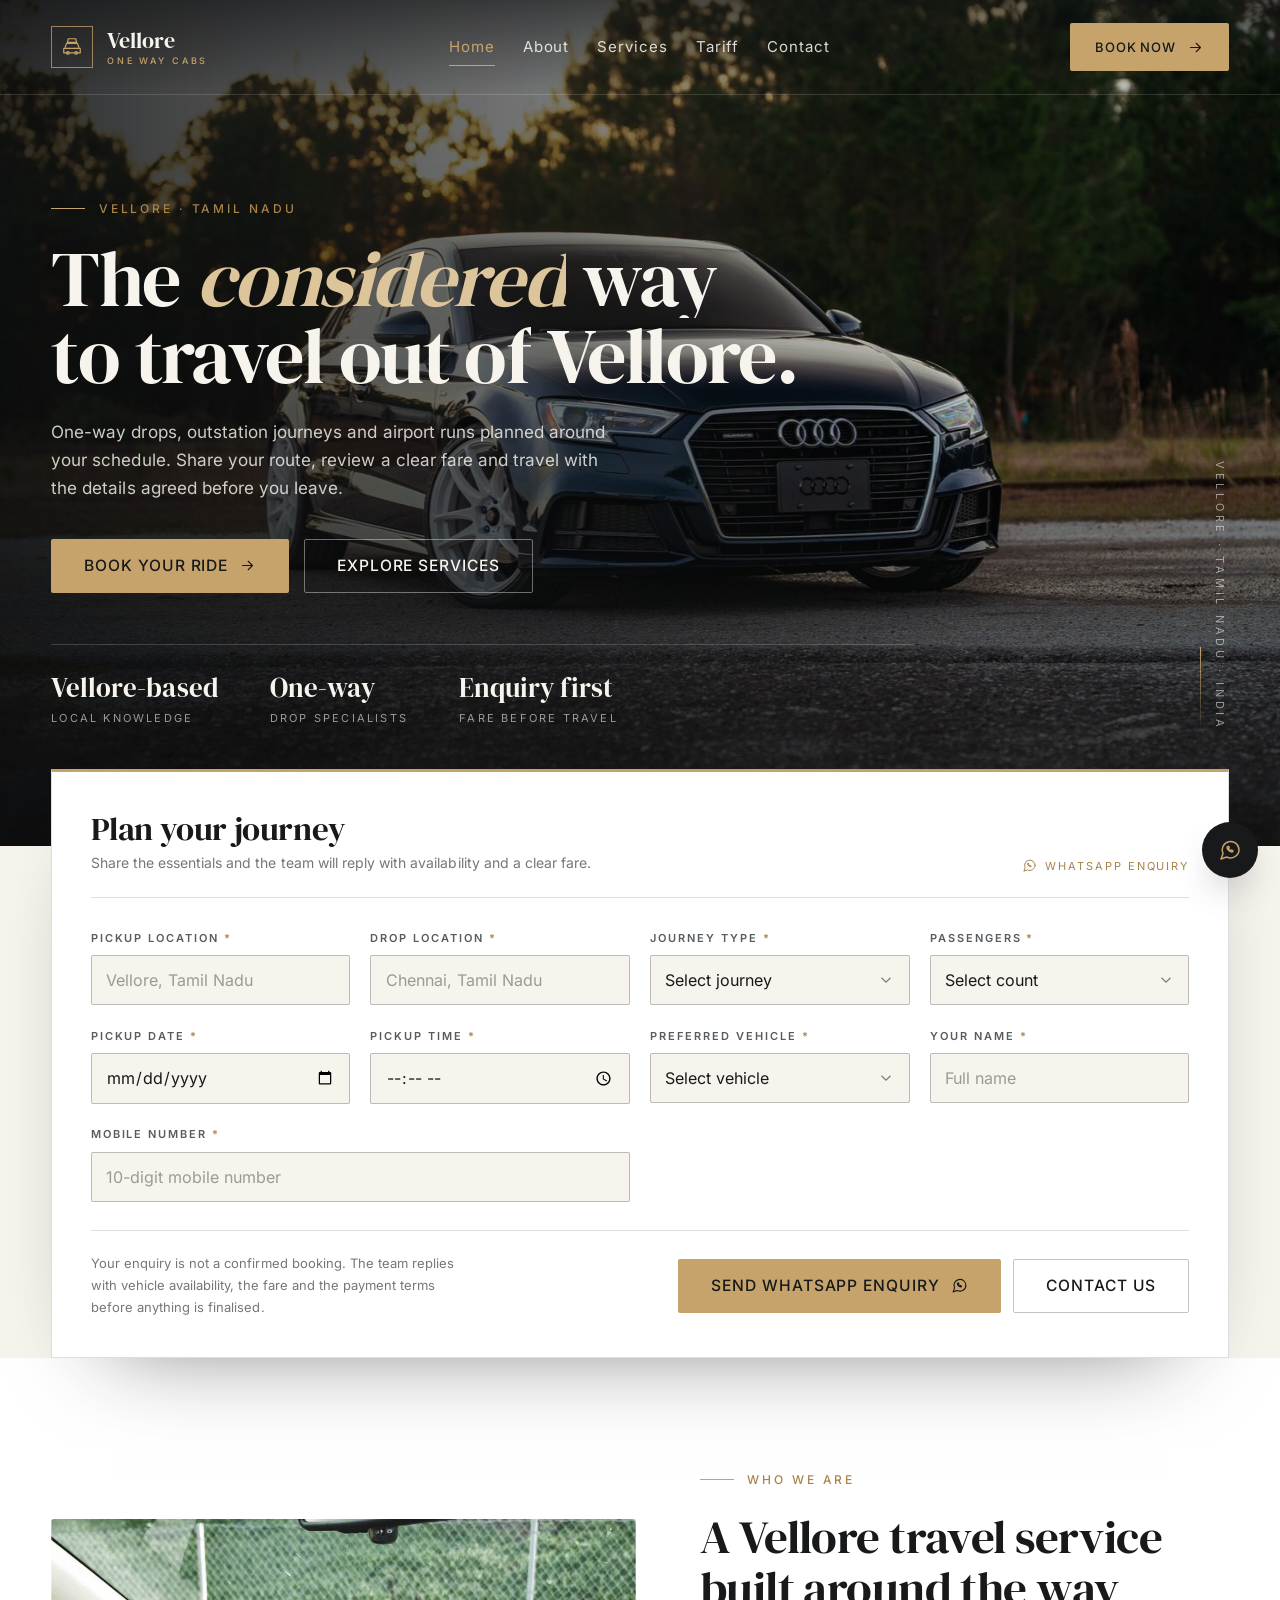
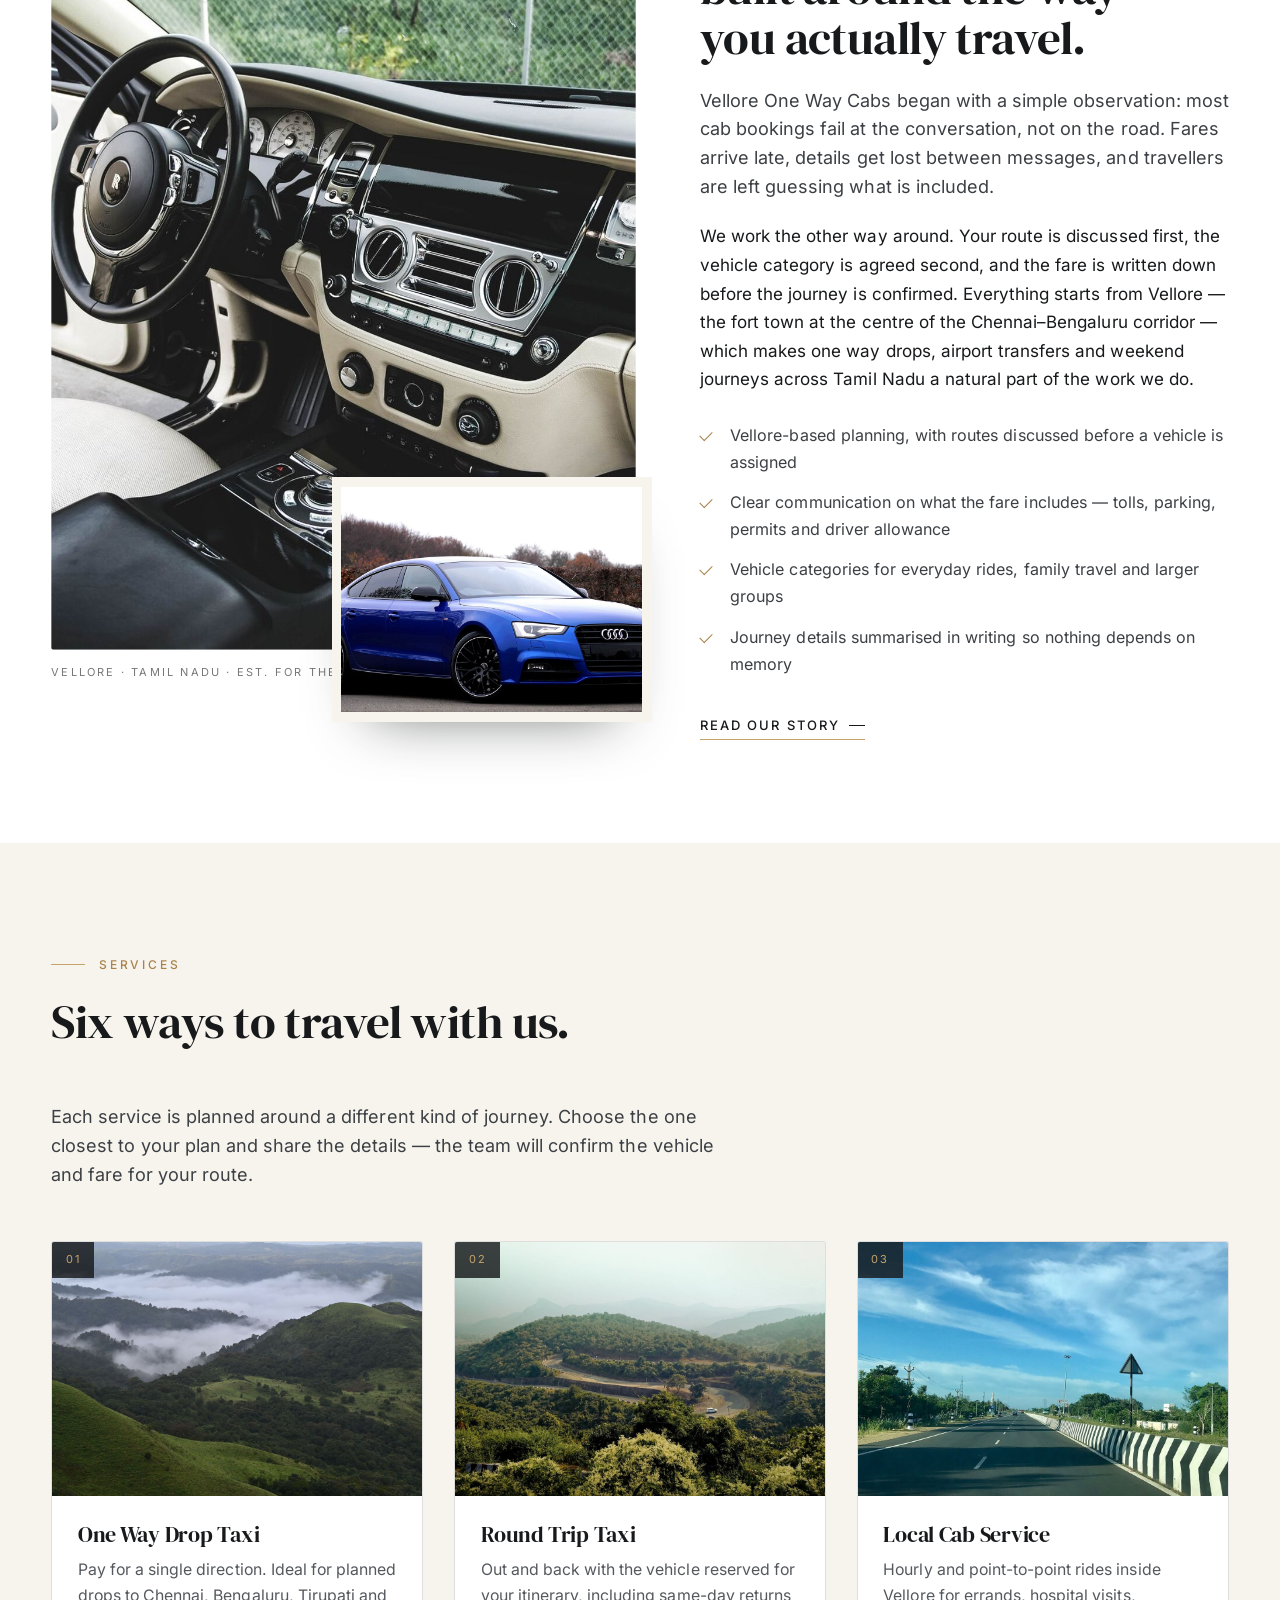
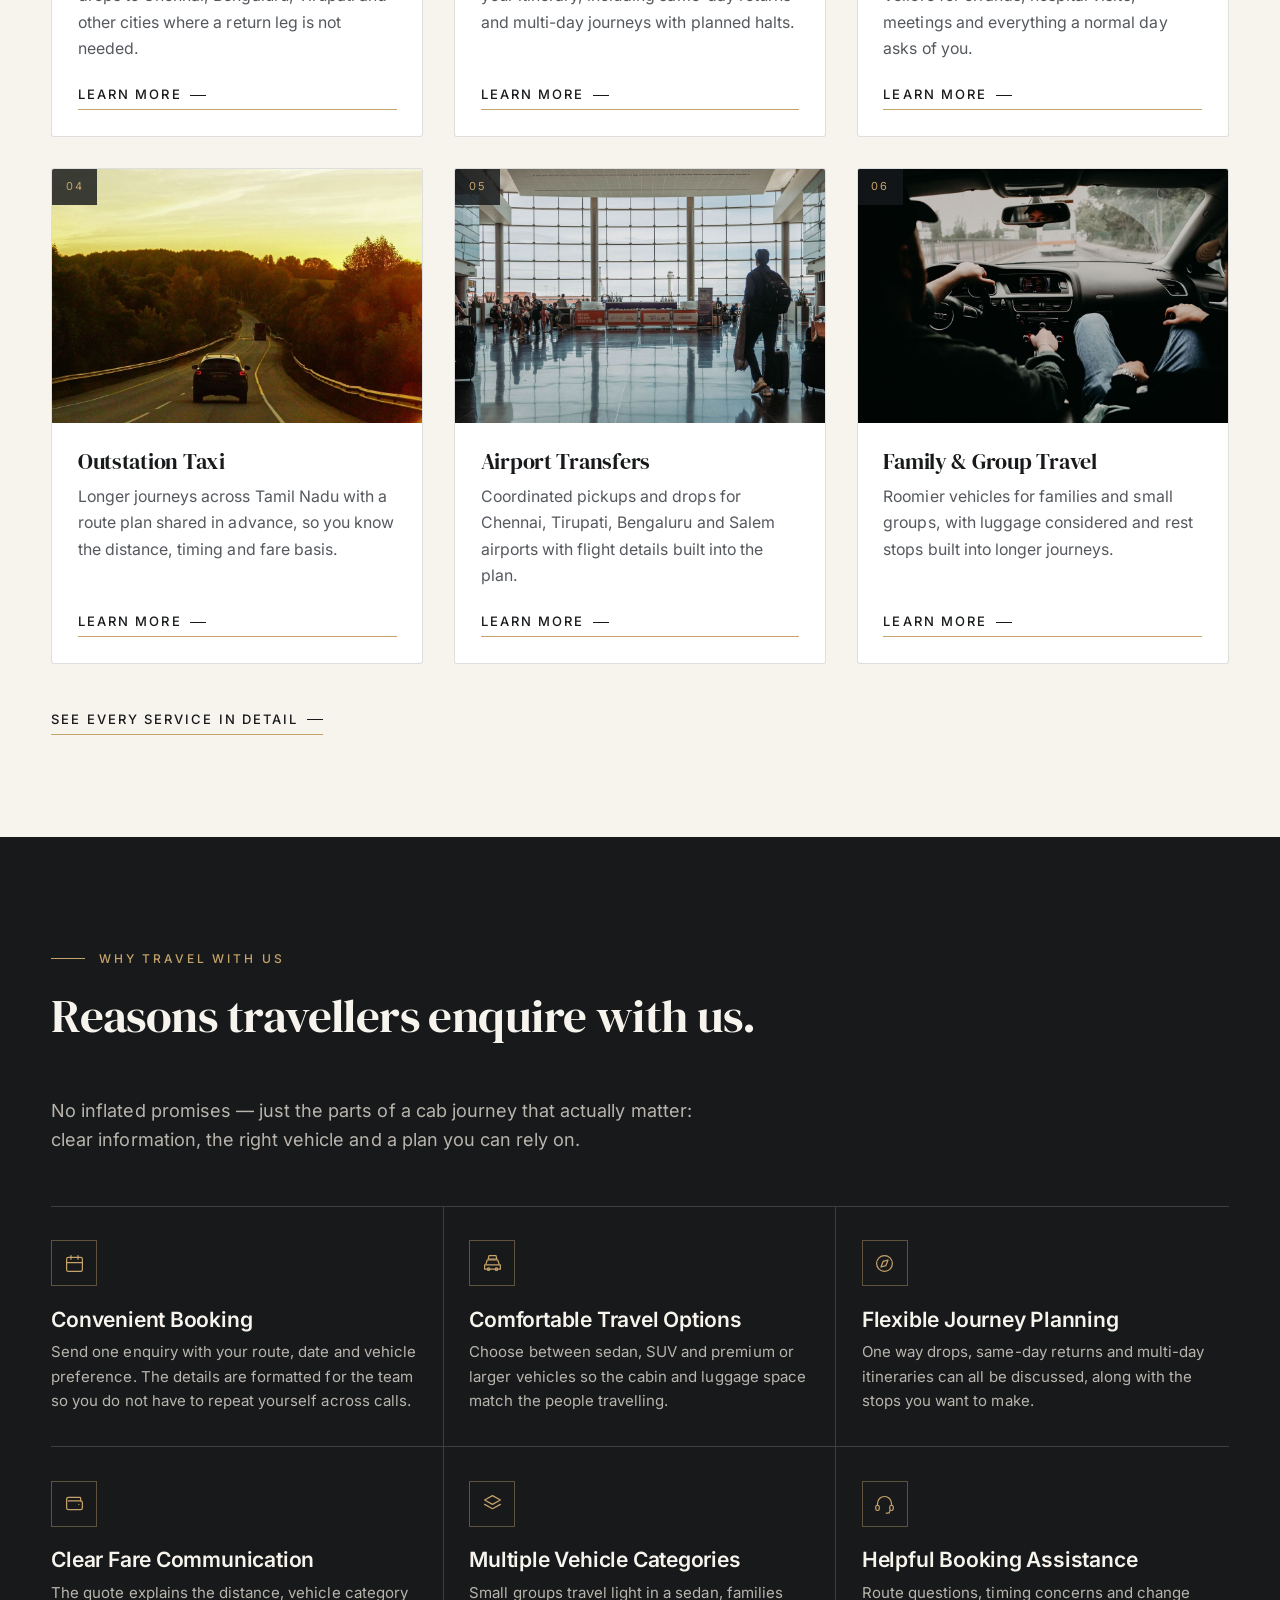
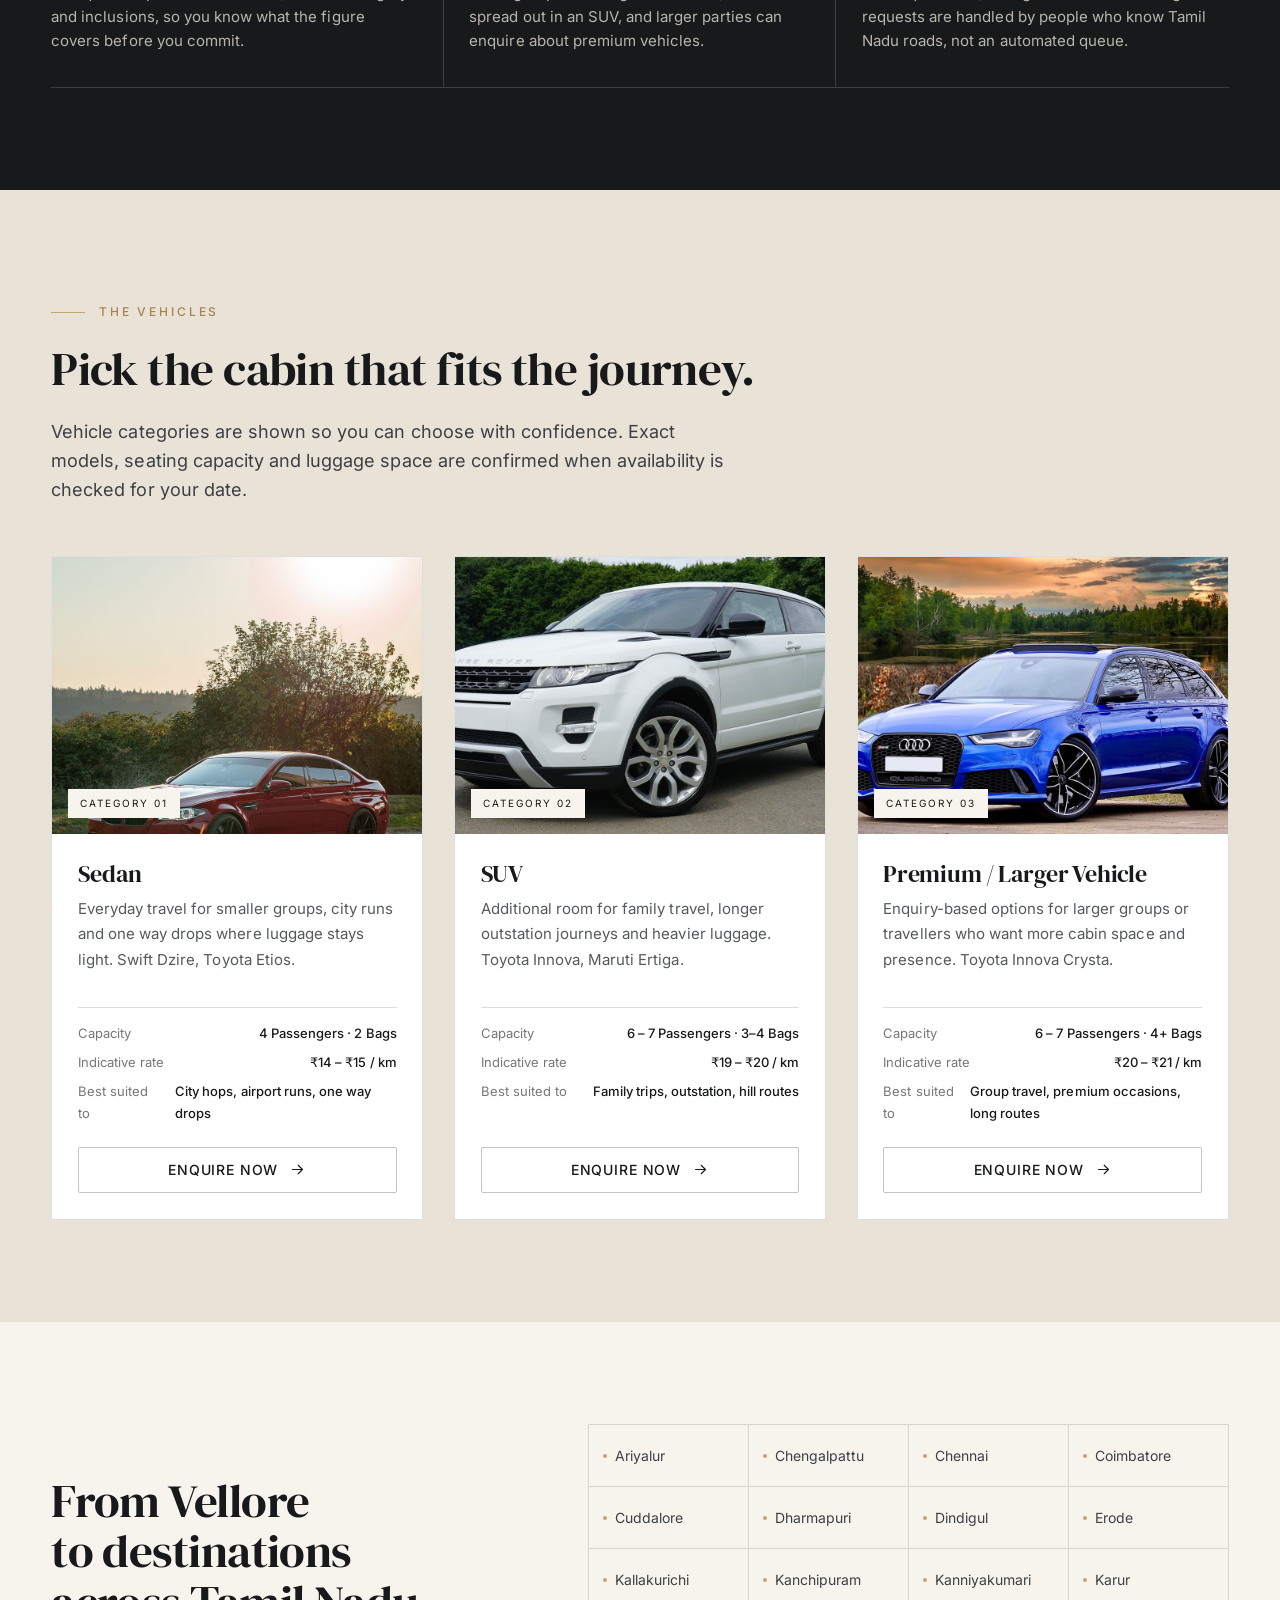
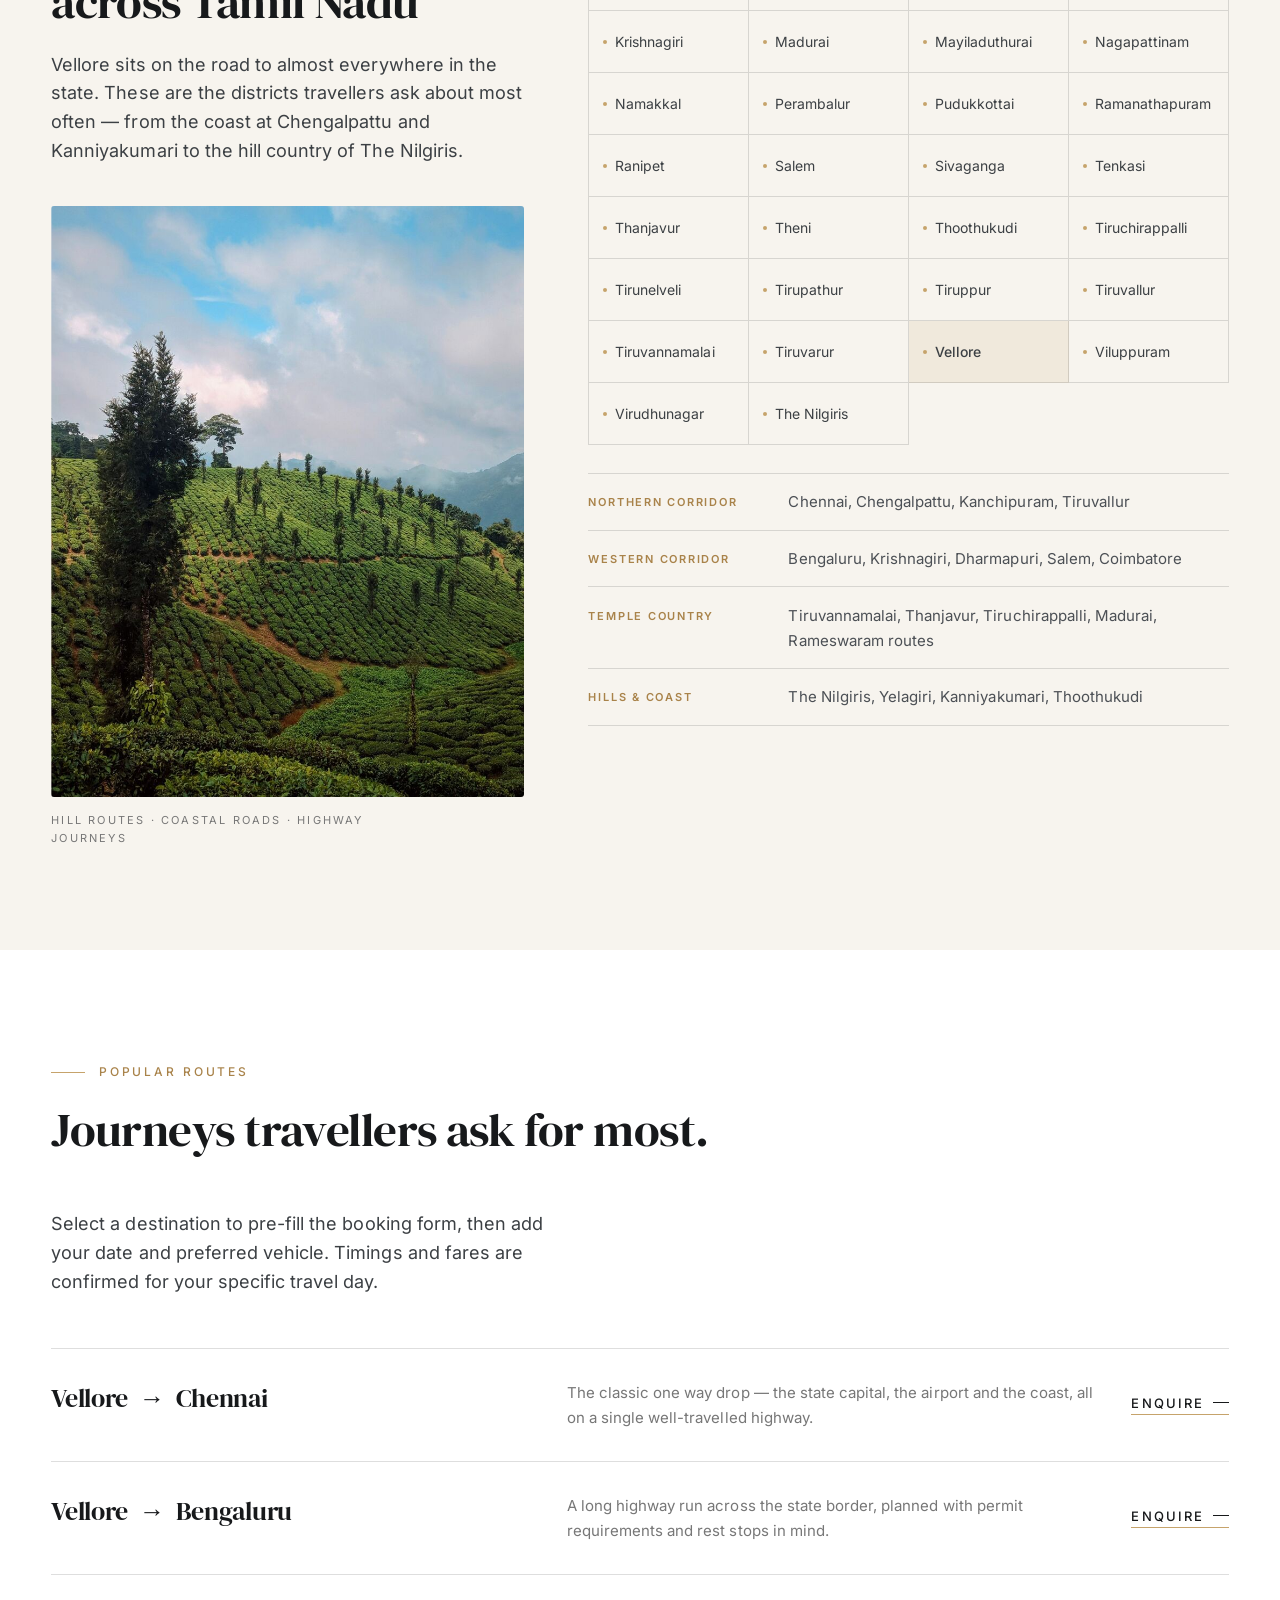
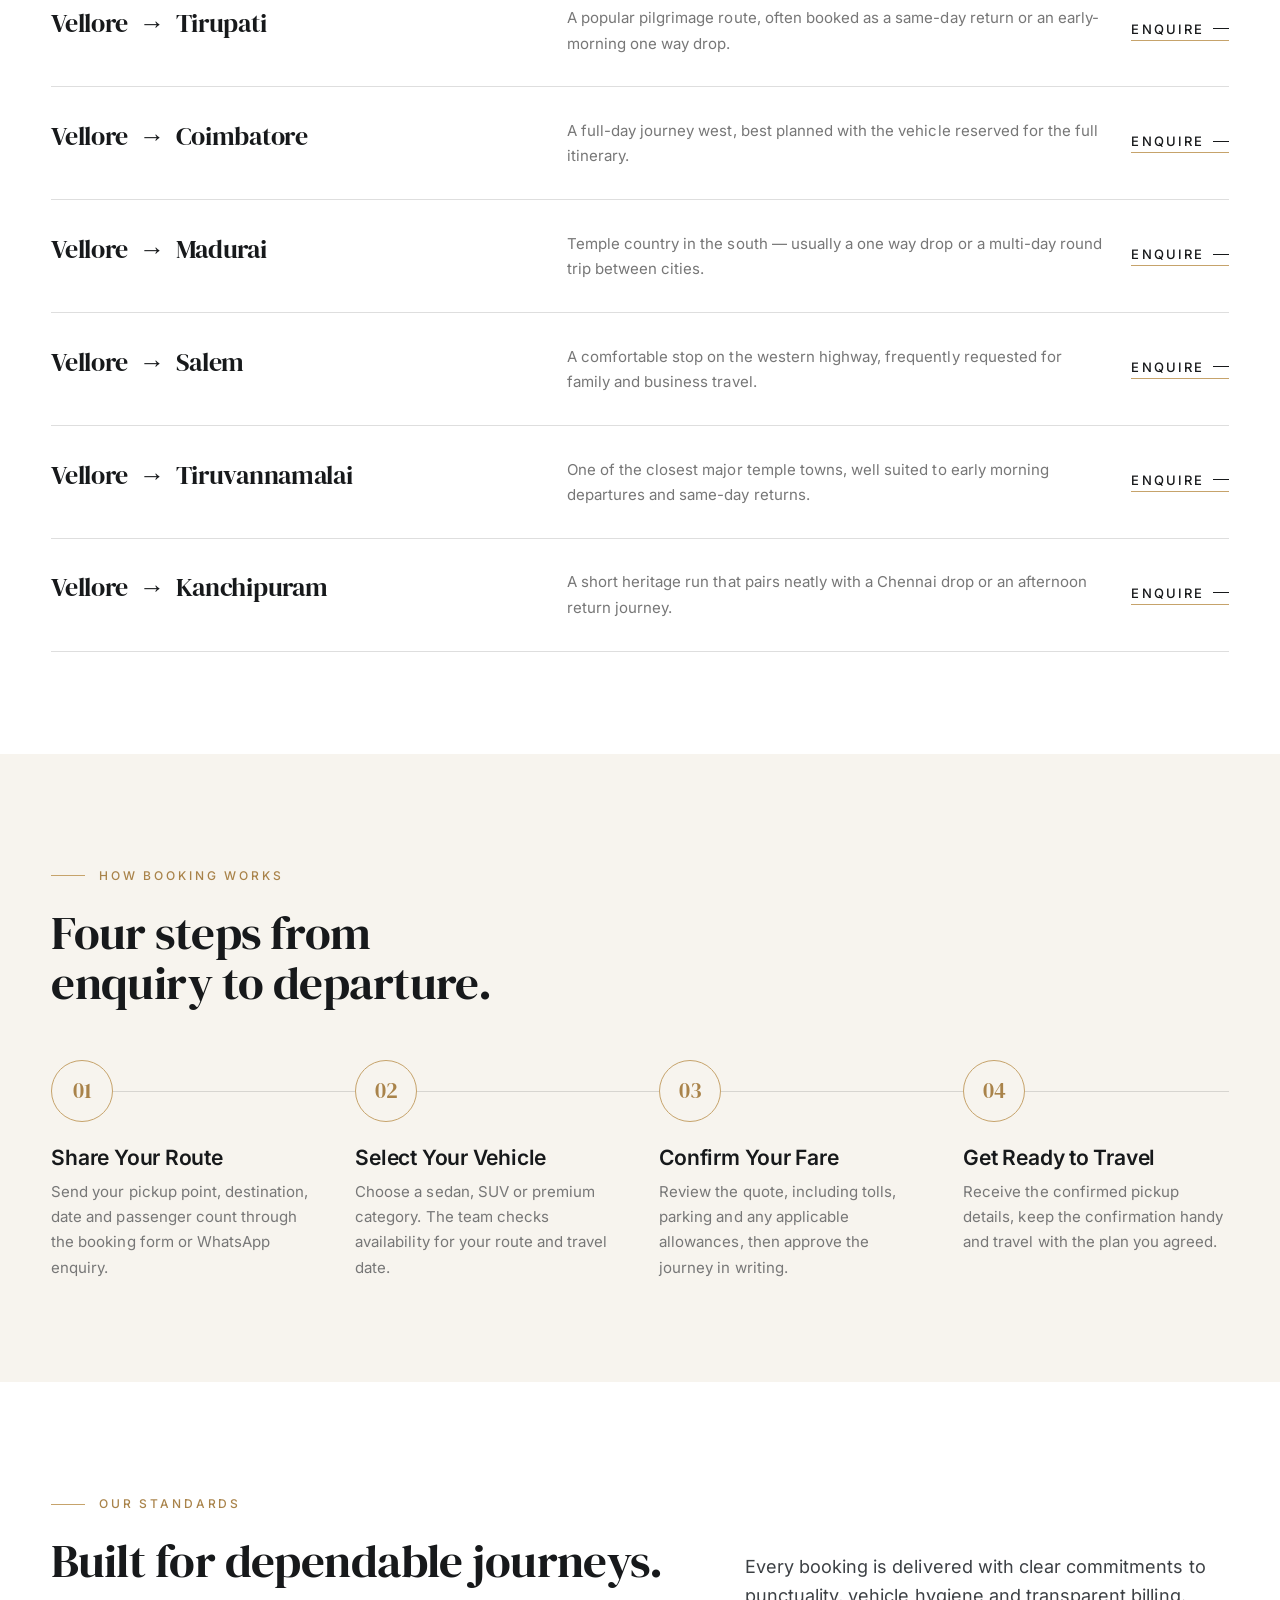
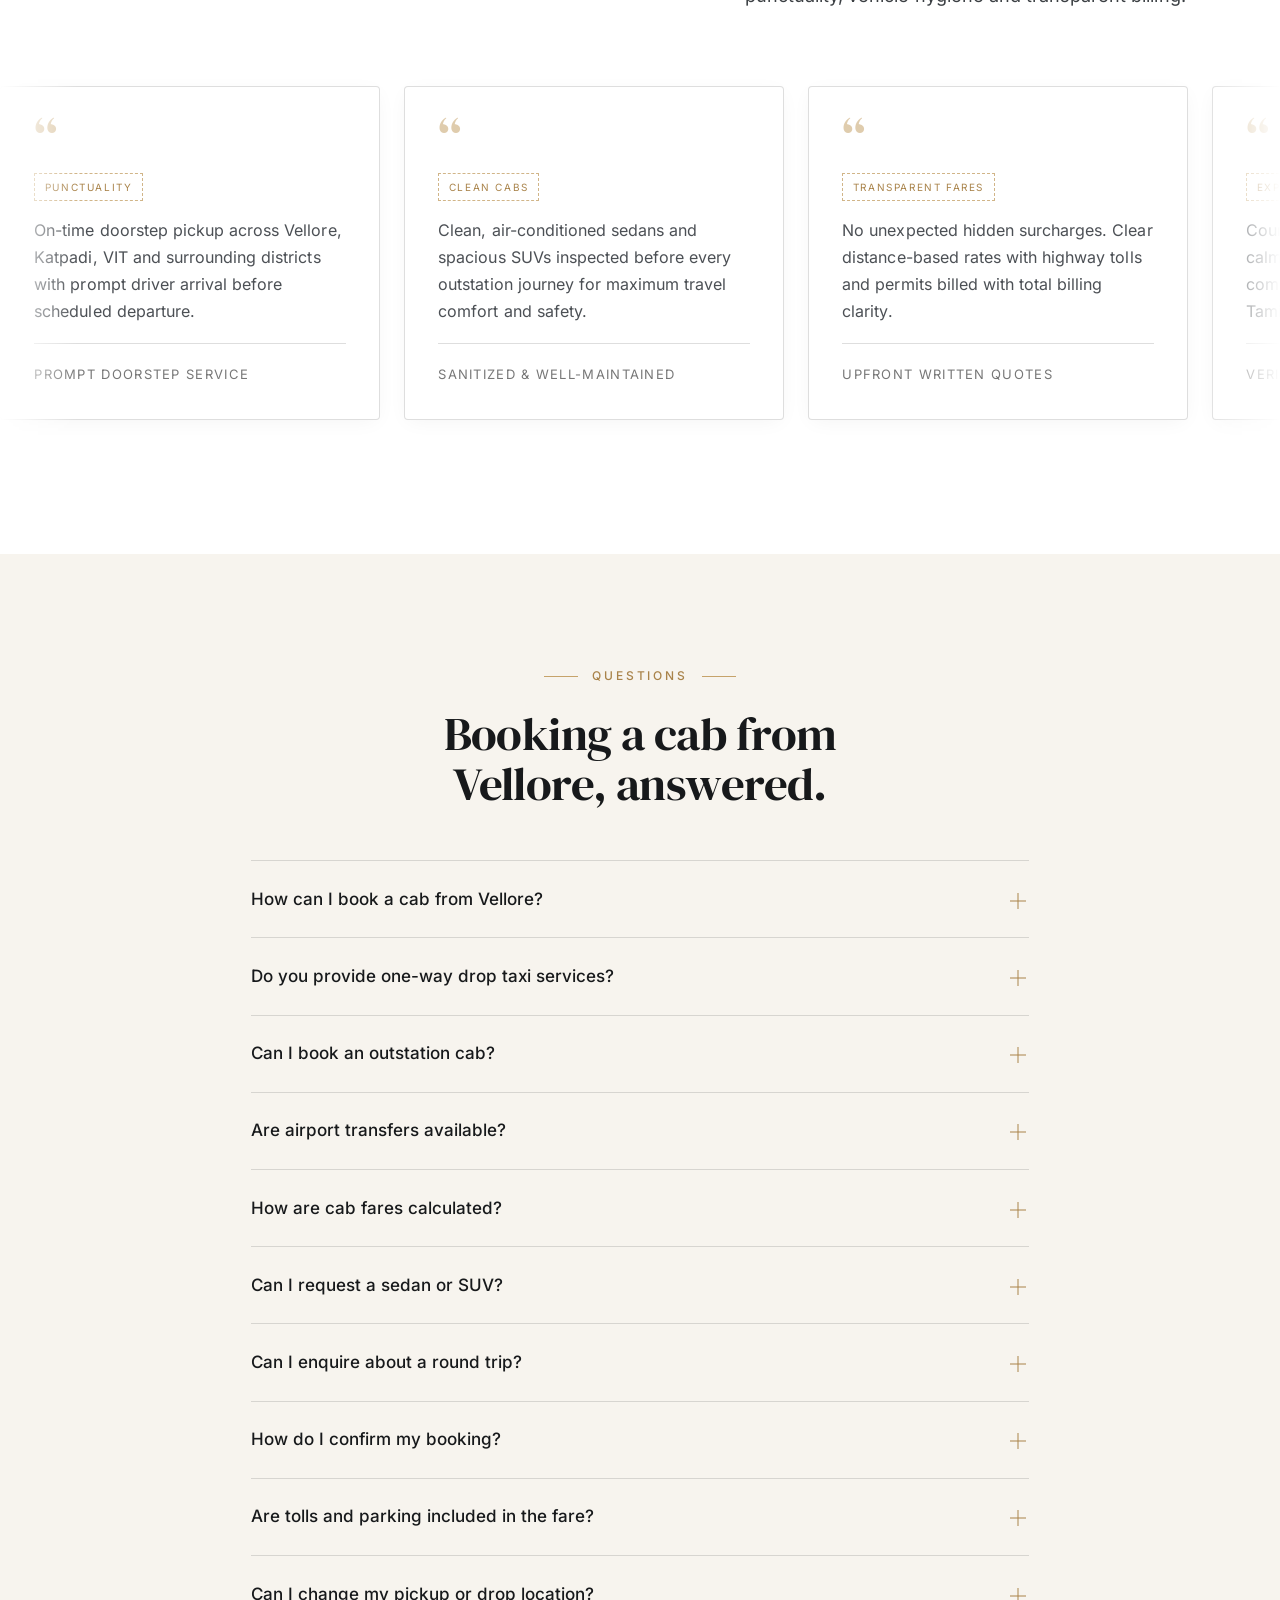
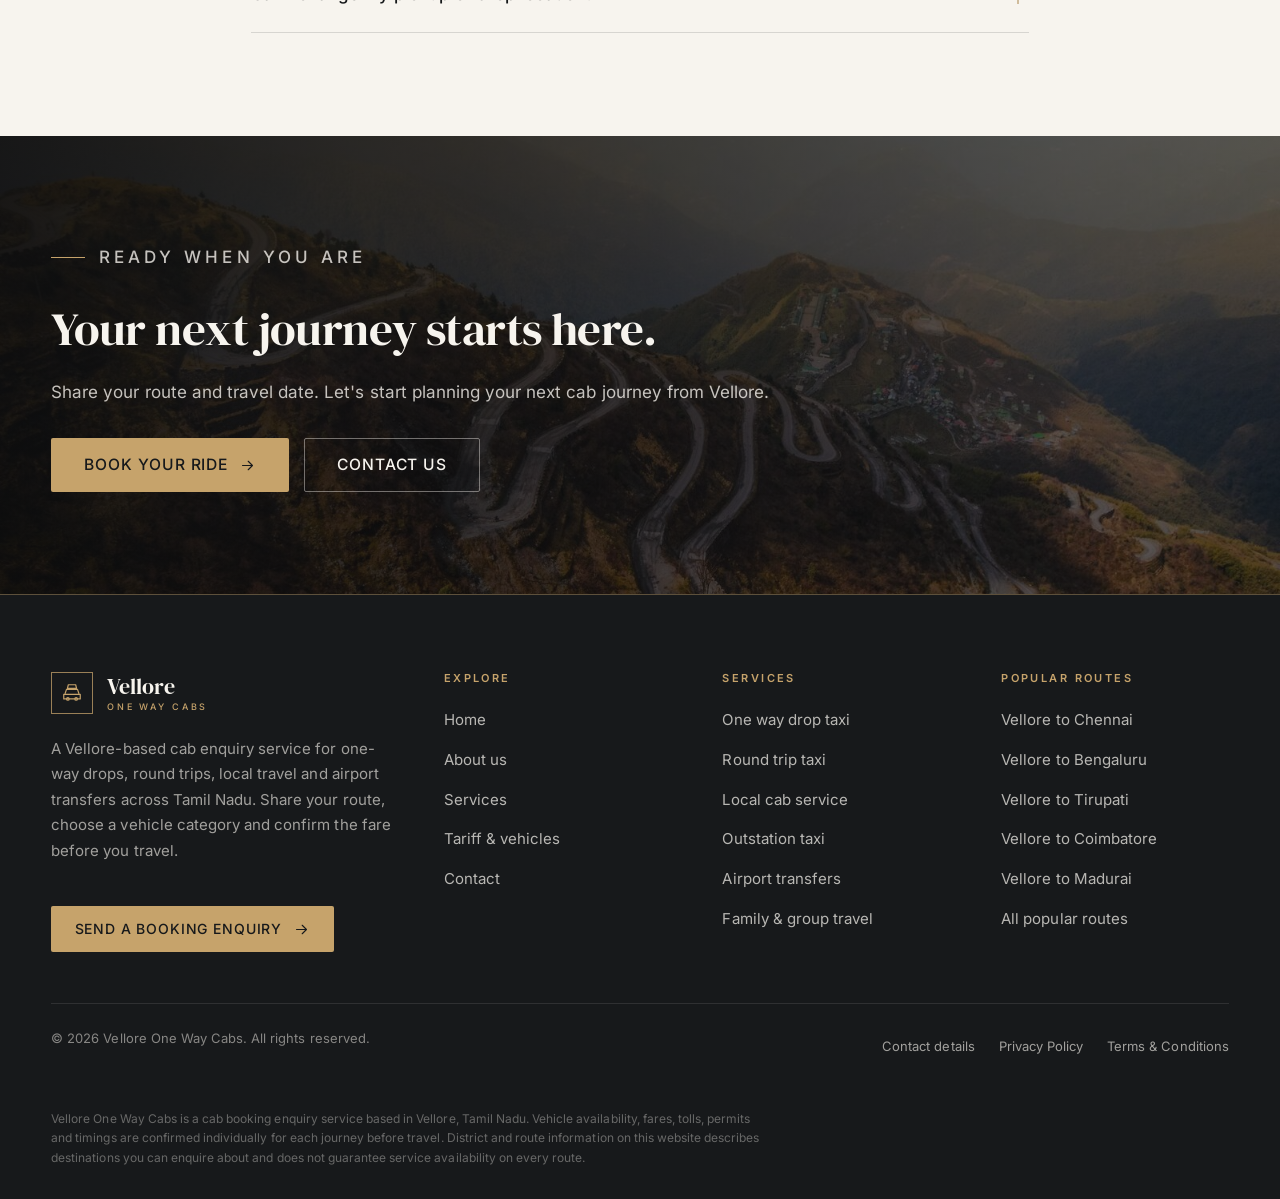
==== commit f85abb24: "contact detail update" ====
--- a/index.html
+++ b/index.html
@@ -66,10 +66,13 @@
       ],
       "address": {
         "@type": "PostalAddress",
+        "streetAddress": "474/1, Kazhani Kaatu Street, Karugambathur",
         "addressLocality": "Vellore",
+        "postalCode": "632013",
         "addressRegion": "Tamil Nadu",
         "addressCountry": "IN"
       },
+      "telephone": "+919042209448",
       "knowsLanguage": [
         "en",
         "ta"
--- a/css/style.css
+++ b/css/style.css
@@ -1678,6 +1678,140 @@
 .contact-value a { color: var(--ink); text-decoration: none; transition: color 0.2s var(--ease); }
 .contact-value a:hover { color: var(--gold); text-decoration: underline; }
 .contact-value--pending { color: var(--muted); font-style: italic; }
+
+/* Google Map Location Section — matching site styling theme */
+.map-card-wrapper {
+  margin-top: 2.75rem;
+  border: 1px solid var(--line);
+  border-top: 3px solid var(--gold);
+  background: var(--white);
+  box-shadow: var(--shadow-sm);
+  overflow: hidden;
+}
+.map-card-header {
+  display: flex;
+  align-items: center;
+  justify-content: space-between;
+  flex-wrap: wrap;
+  gap: 1.5rem;
+  padding: clamp(1.5rem, 2.5vw, 2rem);
+  background: var(--white);
+  border-bottom: 1px solid var(--line);
+}
+.map-card-title {
+  display: flex;
+  align-items: flex-start;
+  gap: 1.15rem;
+}
+.map-card-icon {
+  display: inline-flex;
+  align-items: center;
+  justify-content: center;
+  width: 44px;
+  height: 44px;
+  border: 1px solid var(--line);
+  background: var(--beige);
+  color: var(--ink);
+  flex-shrink: 0;
+  margin-top: 2px;
+}
+.map-card-icon svg {
+  width: 20px;
+  height: 20px;
+  stroke: var(--gold-deep);
+  fill: none;
+  stroke-width: 1.5;
+}
+.map-card-eyebrow {
+  display: inline-flex;
+  align-items: center;
+  gap: 0.6rem;
+  font-family: var(--font-body);
+  font-size: var(--fs-label);
+  font-weight: 500;
+  letter-spacing: 0.22em;
+  text-transform: uppercase;
+  color: var(--gold-deep);
+  margin-bottom: 0.35rem;
+}
+.map-card-eyebrow::before {
+  content: "";
+  width: 20px;
+  height: 1px;
+  background: var(--gold);
+}
+.map-card-heading {
+  margin: 0 0 0.35rem;
+  font-family: var(--font-display);
+  font-size: clamp(1.2rem, 1.8vw, 1.375rem);
+  color: var(--ink);
+  line-height: 1.3;
+}
+.map-card-sub {
+  margin: 0;
+  font-size: 0.875rem;
+  color: var(--muted);
+}
+.map-card-header .btn {
+  white-space: nowrap;
+  flex-shrink: 0;
+}
+.map-frame-container {
+  position: relative;
+  width: 100%;
+  height: 400px;
+  background: var(--beige);
+}
+.map-frame-container iframe {
+  width: 100%;
+  height: 100%;
+  border: 0;
+  display: block;
+}
+.map-coverage-bar {
+  display: flex;
+  align-items: center;
+  flex-wrap: wrap;
+  gap: 0.75rem 1.15rem;
+  padding: 1.25rem clamp(1.5rem, 2.5vw, 2rem);
+  background: var(--ivory);
+  border-top: 1px solid var(--line);
+}
+.map-coverage-label {
+  font-size: 0.75rem;
+  font-weight: 600;
+  letter-spacing: 0.16em;
+  text-transform: uppercase;
+  color: var(--gold-deep);
+}
+.map-coverage-tags {
+  display: flex;
+  flex-wrap: wrap;
+  gap: 0.5rem;
+}
+.map-coverage-tags span {
+  display: inline-block;
+  padding: 0.35rem 0.85rem;
+  background: var(--white);
+  border: 1px solid var(--line);
+  font-size: 0.8125rem;
+  color: var(--ink);
+  font-weight: 500;
+}
+@media (max-width: 768px) {
+  .map-card-header {
+    flex-direction: column;
+    align-items: flex-start;
+  }
+  .map-card-header .btn {
+    width: 100%;
+    justify-content: center;
+  }
+  .map-frame-container {
+    height: 320px;
+  }
+}
+
 .map-placeholder {
   position: relative;
   display: grid;
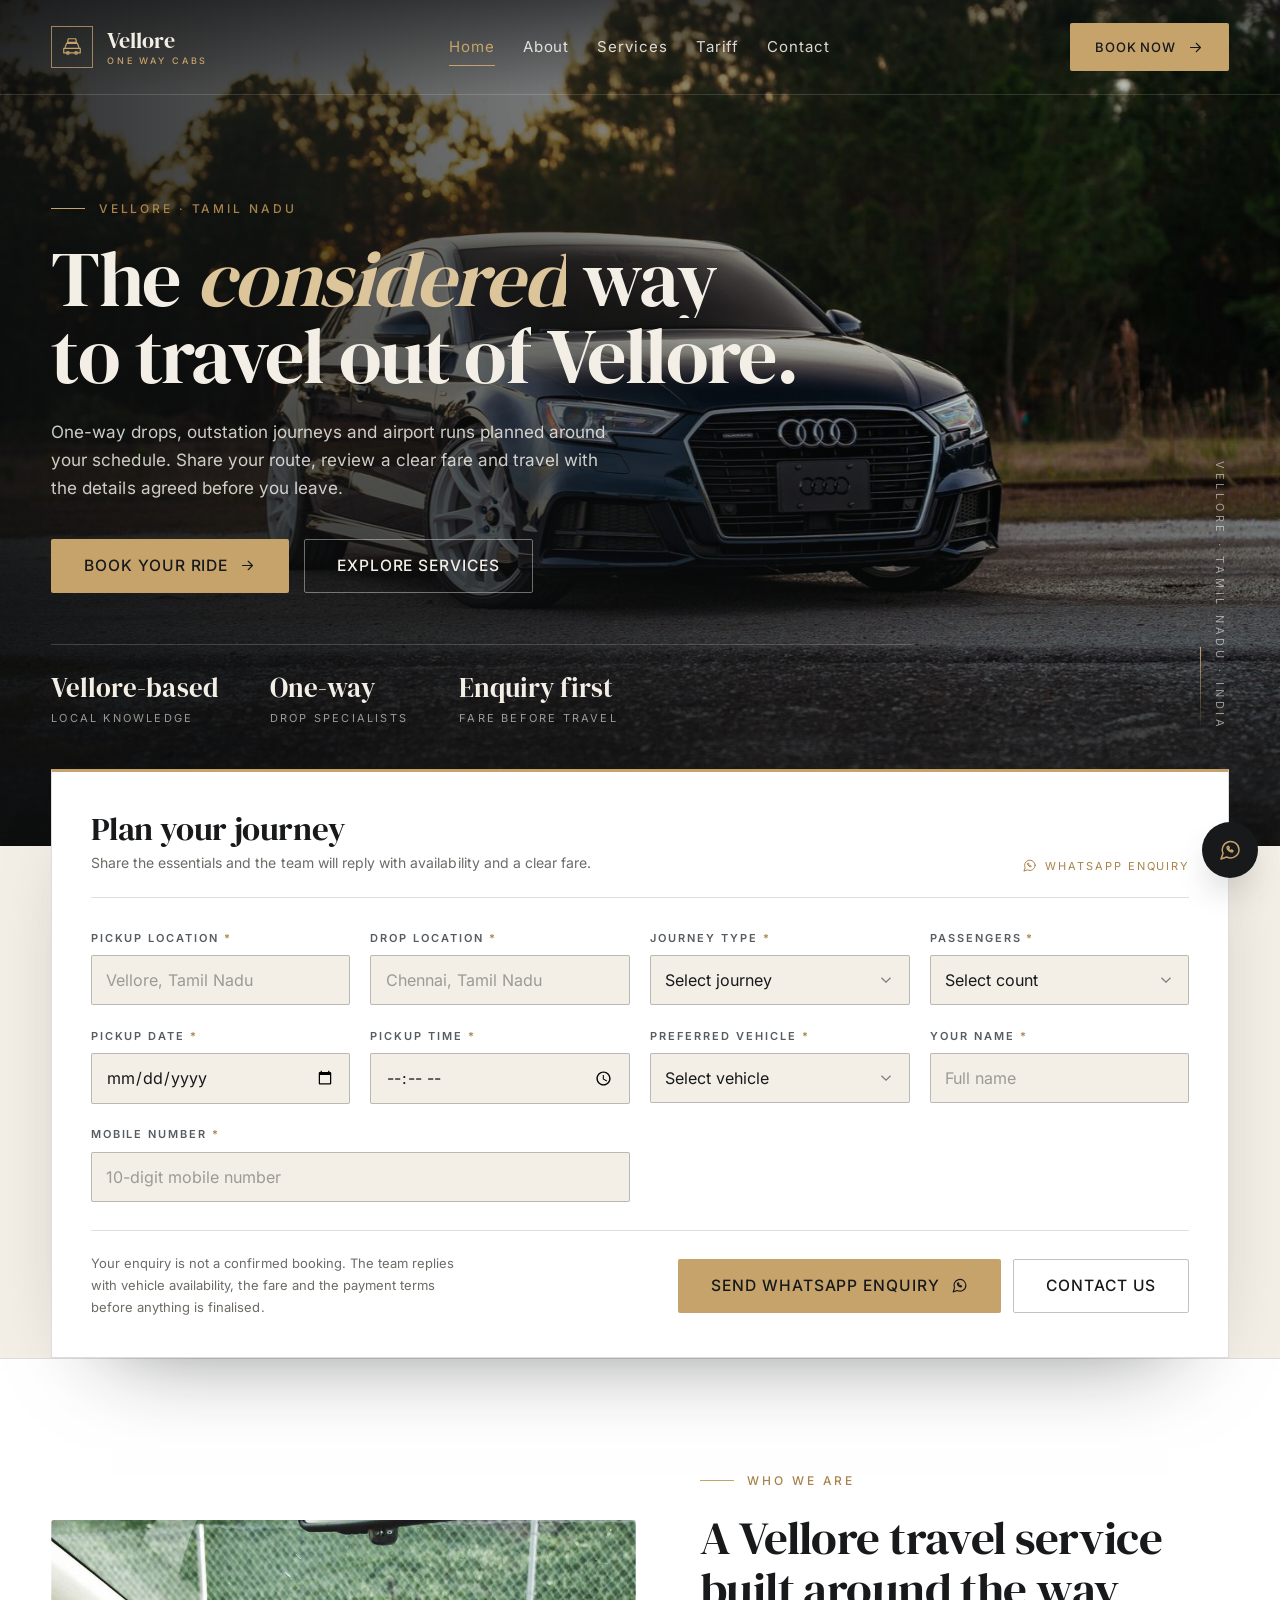
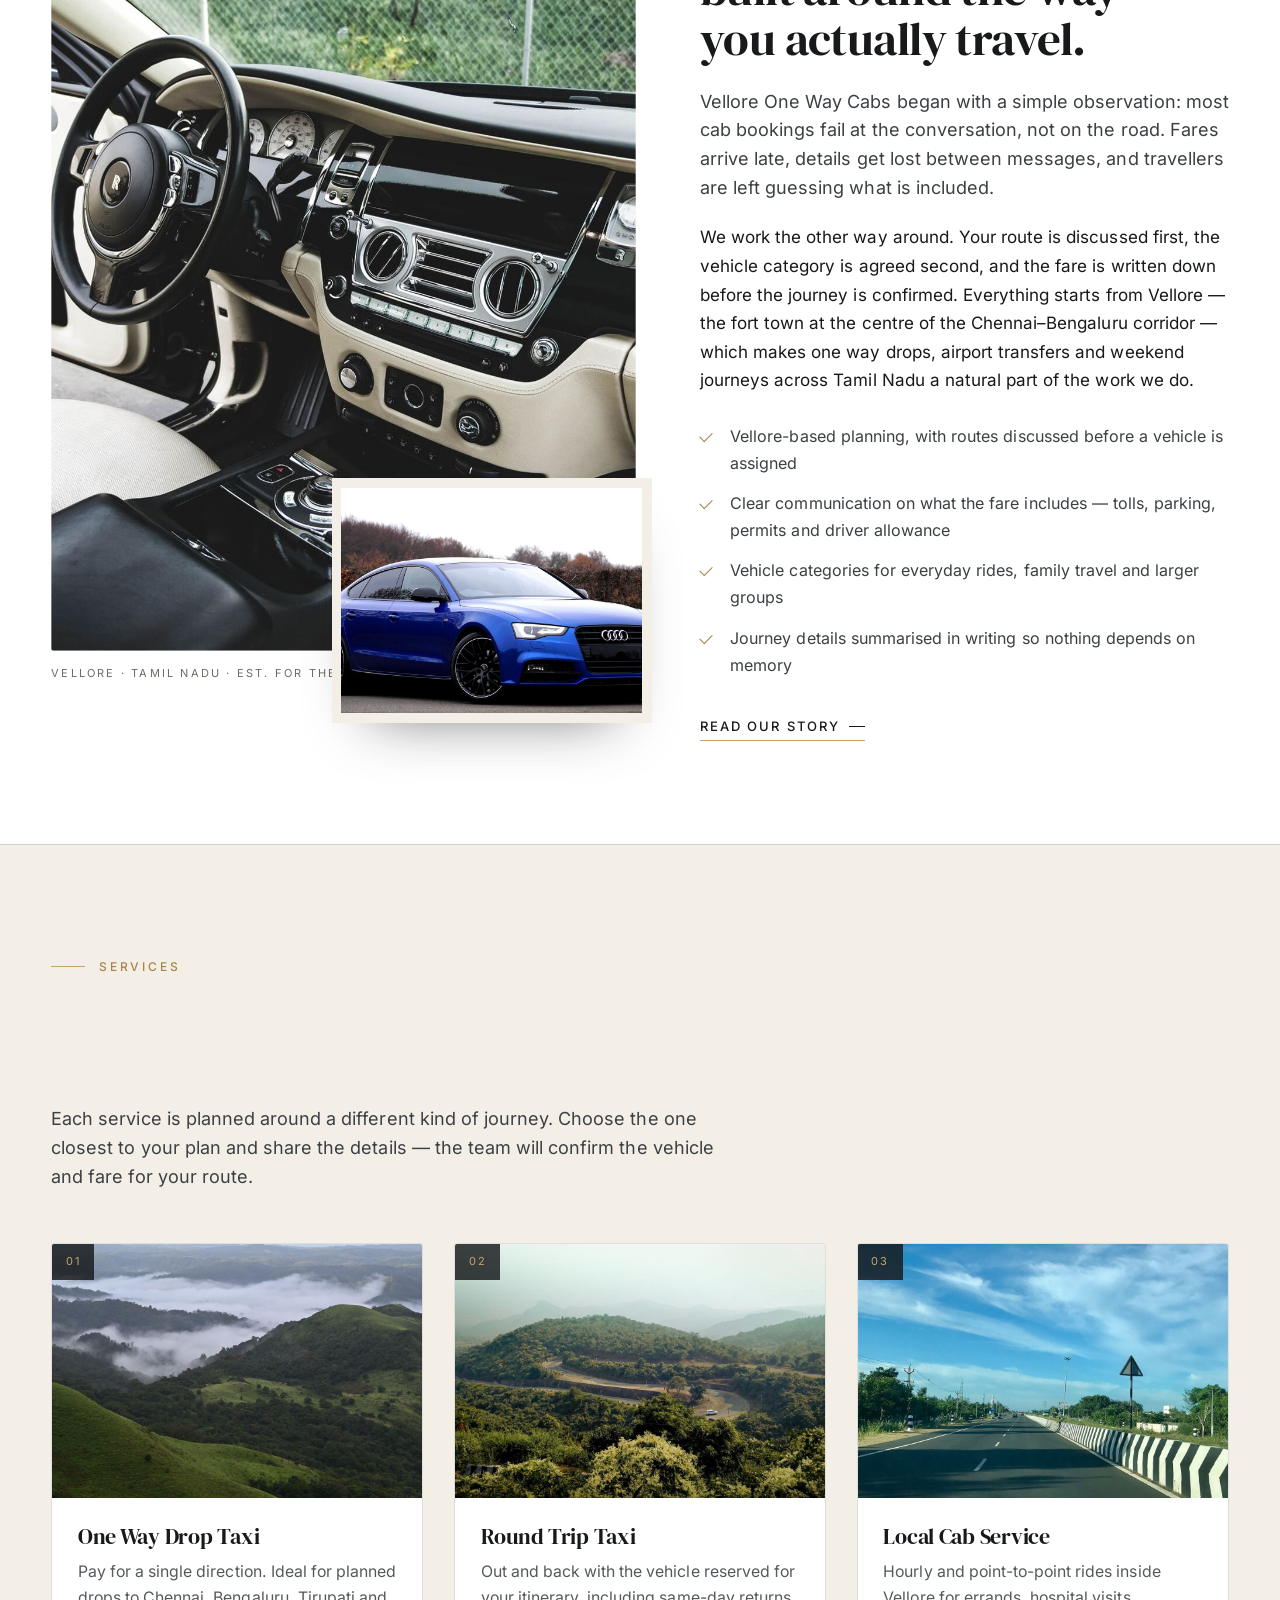
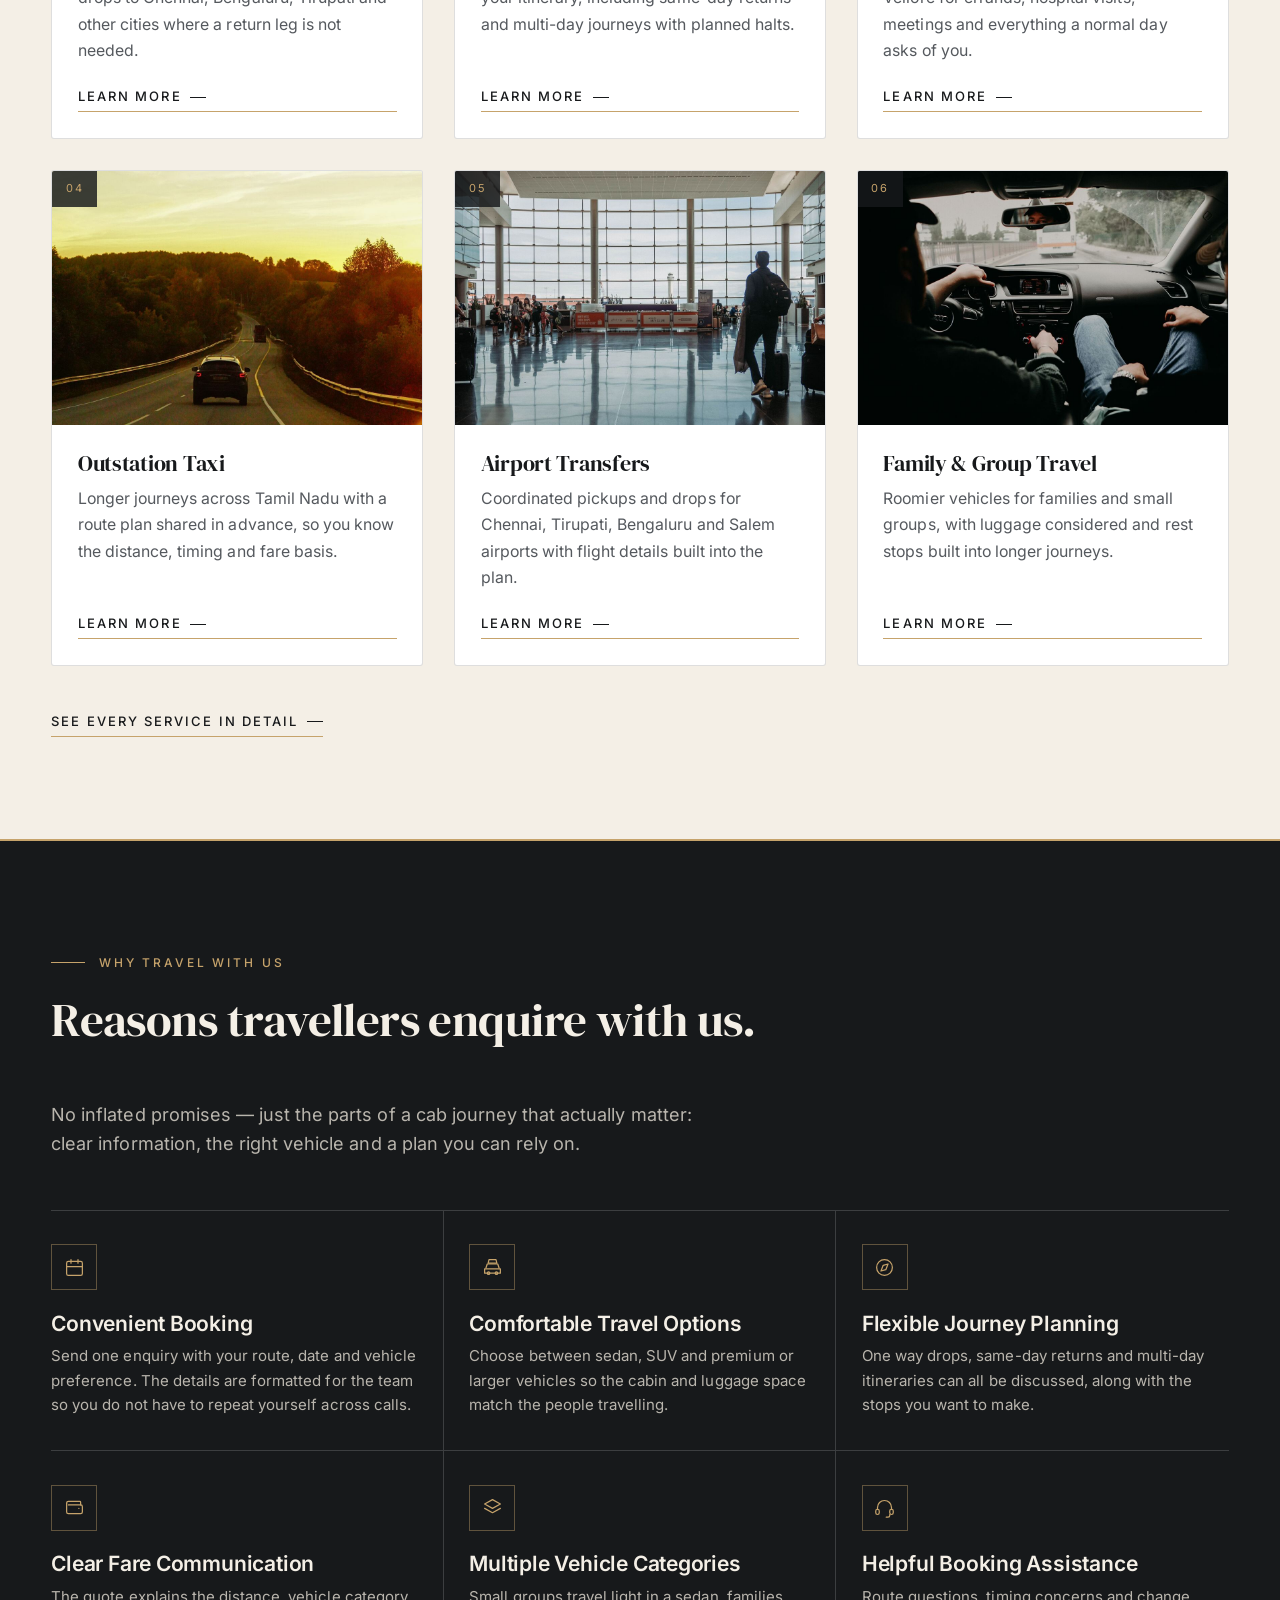
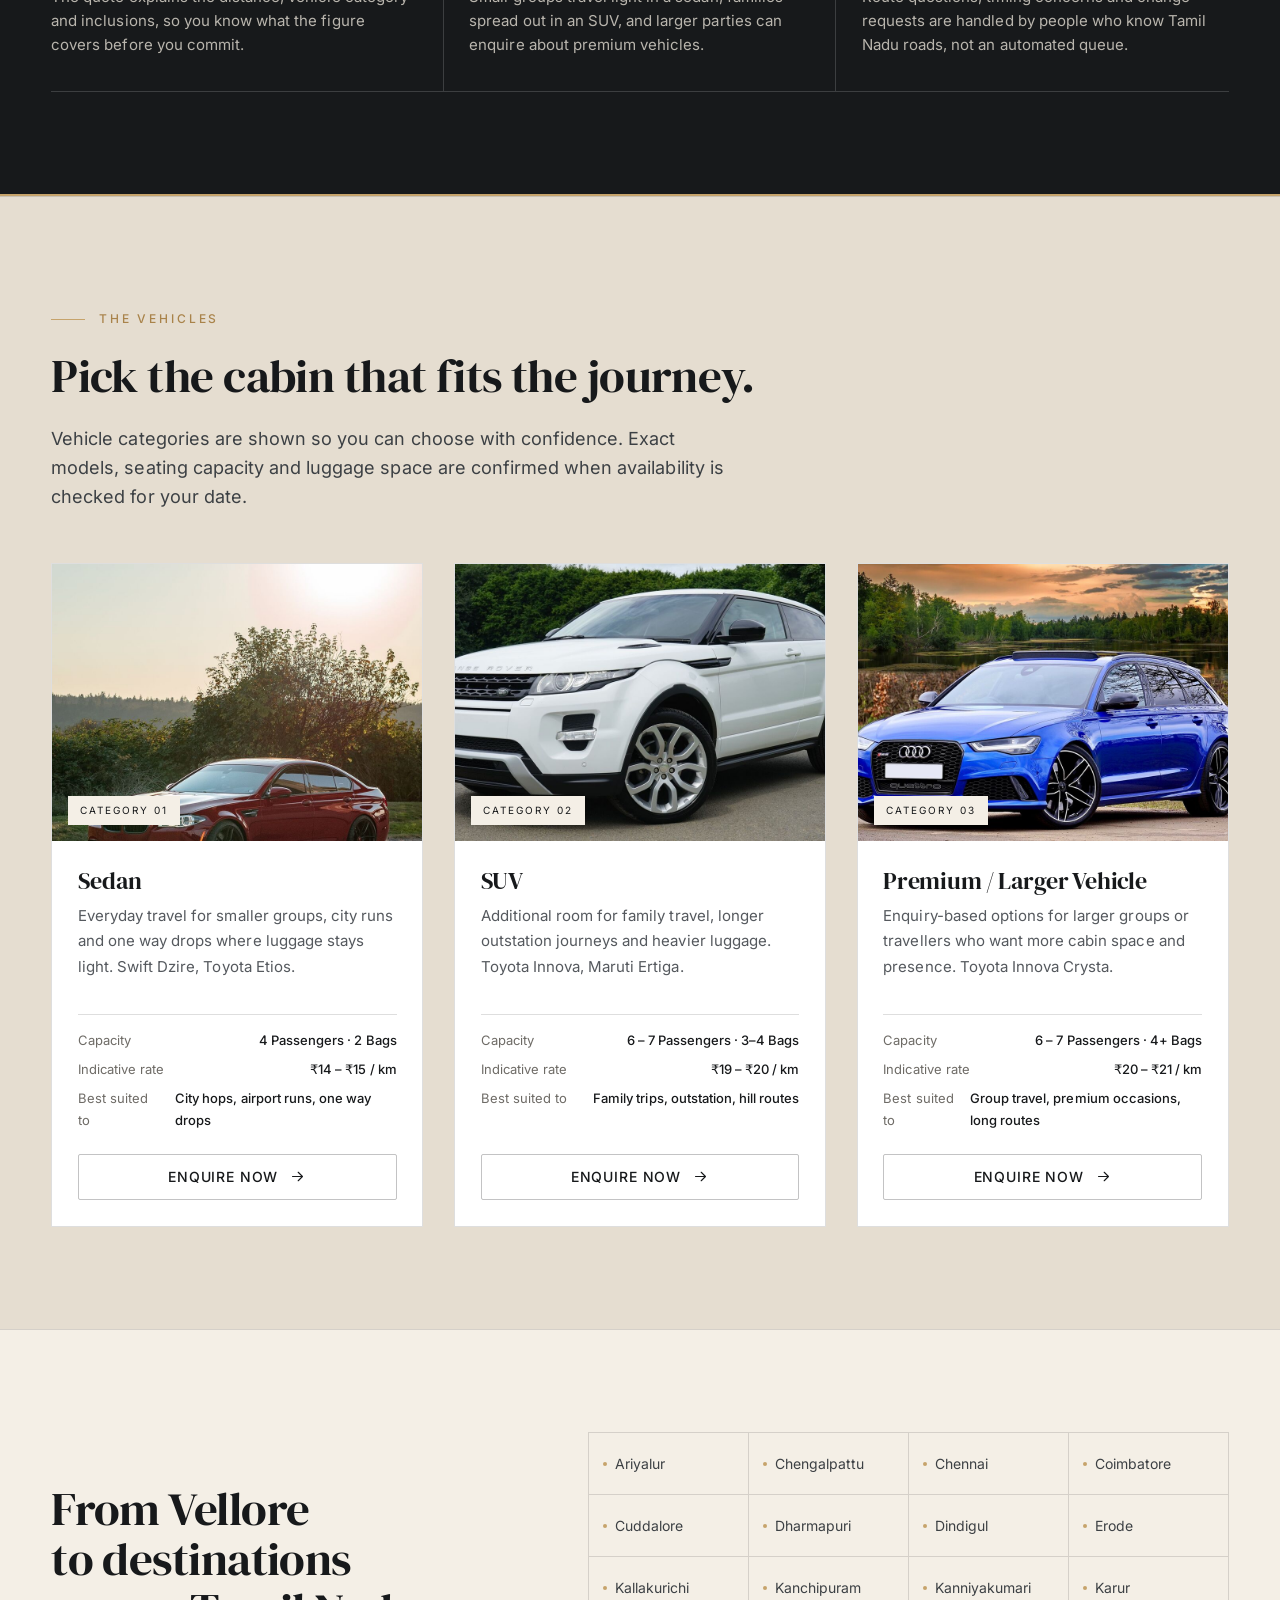
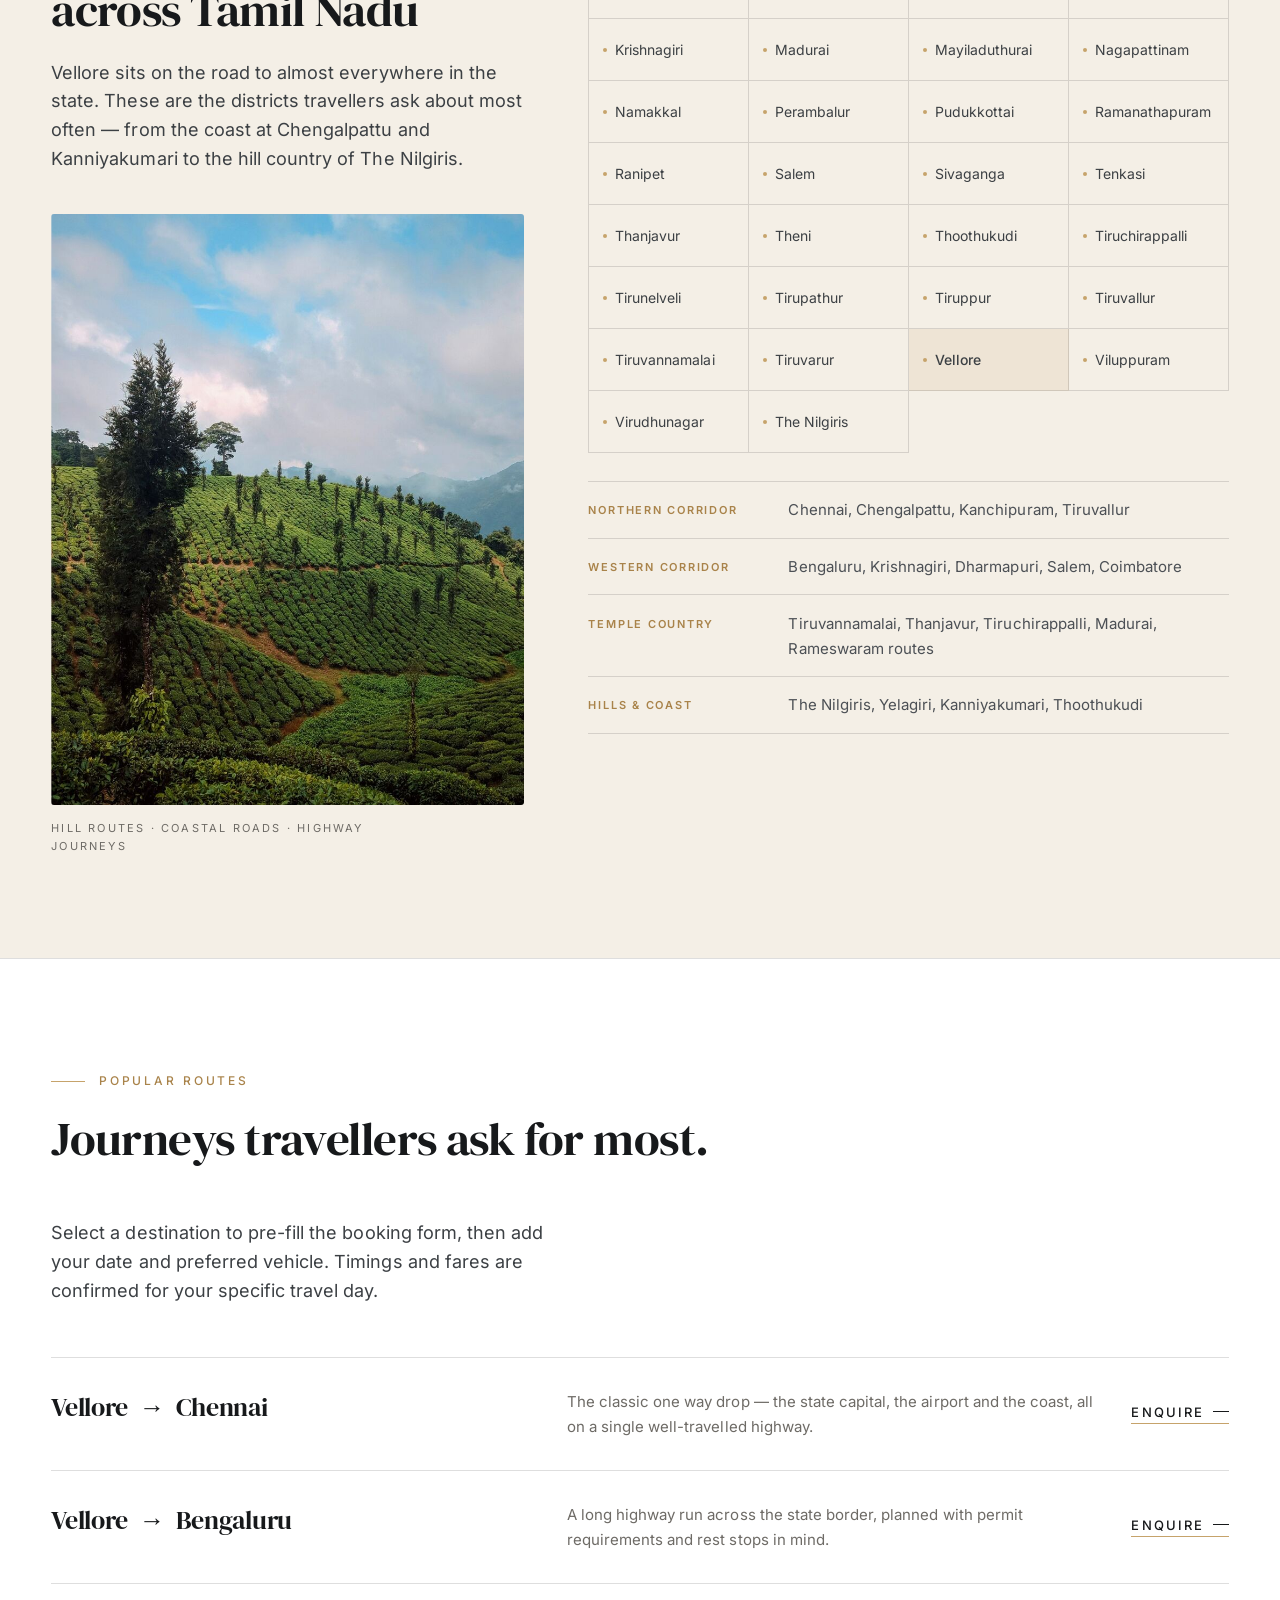
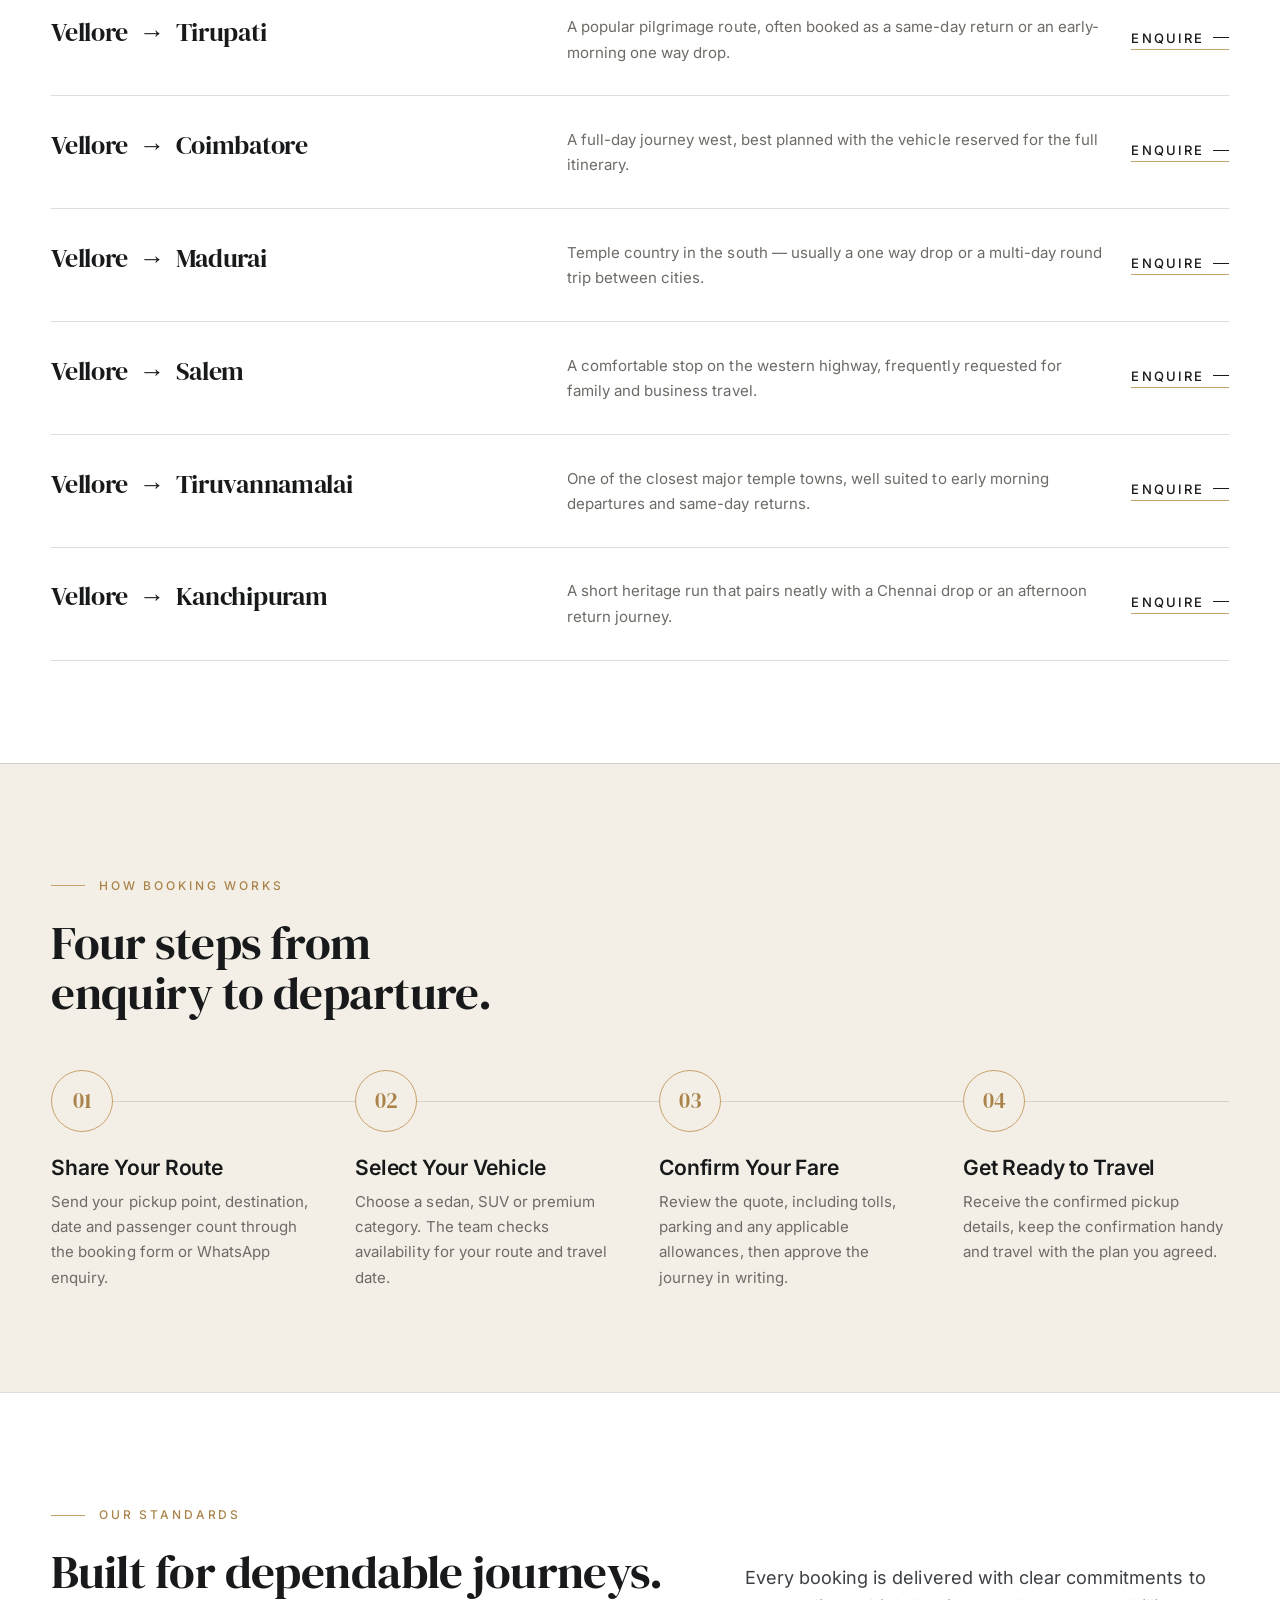
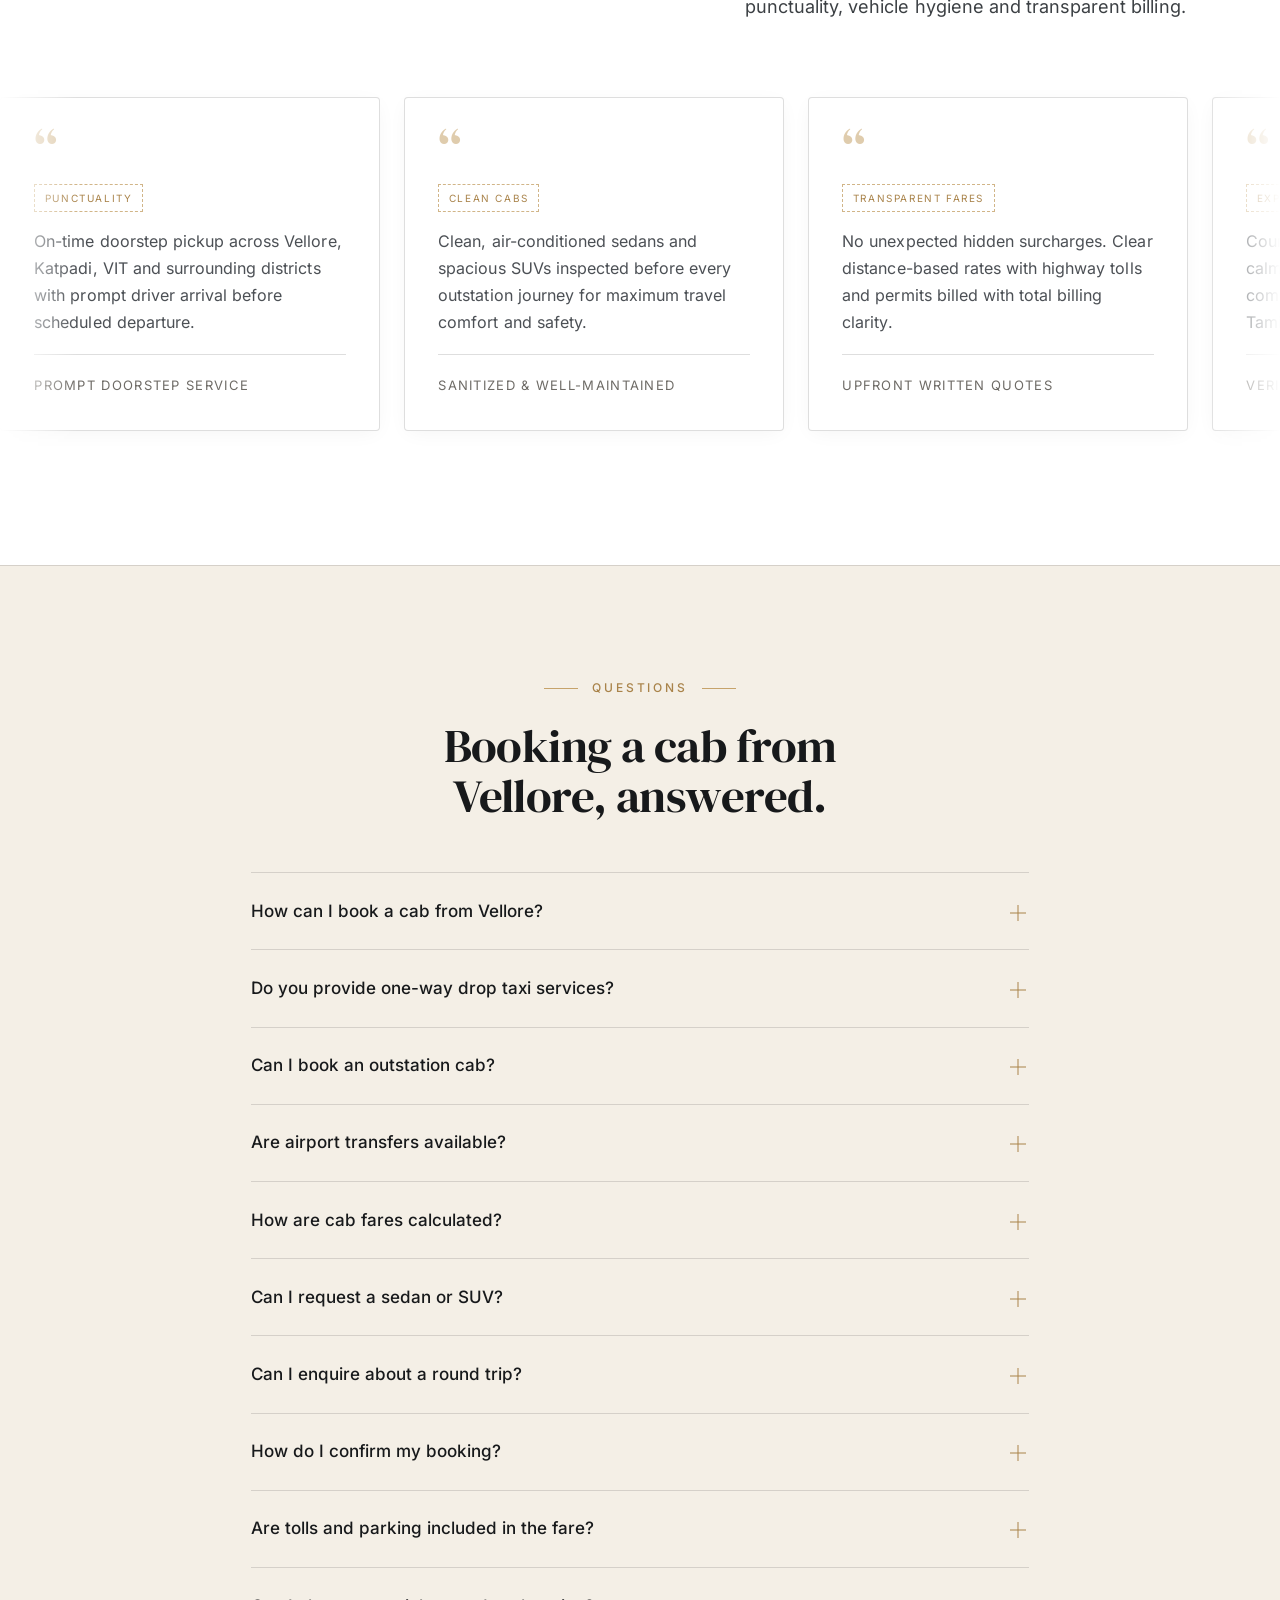
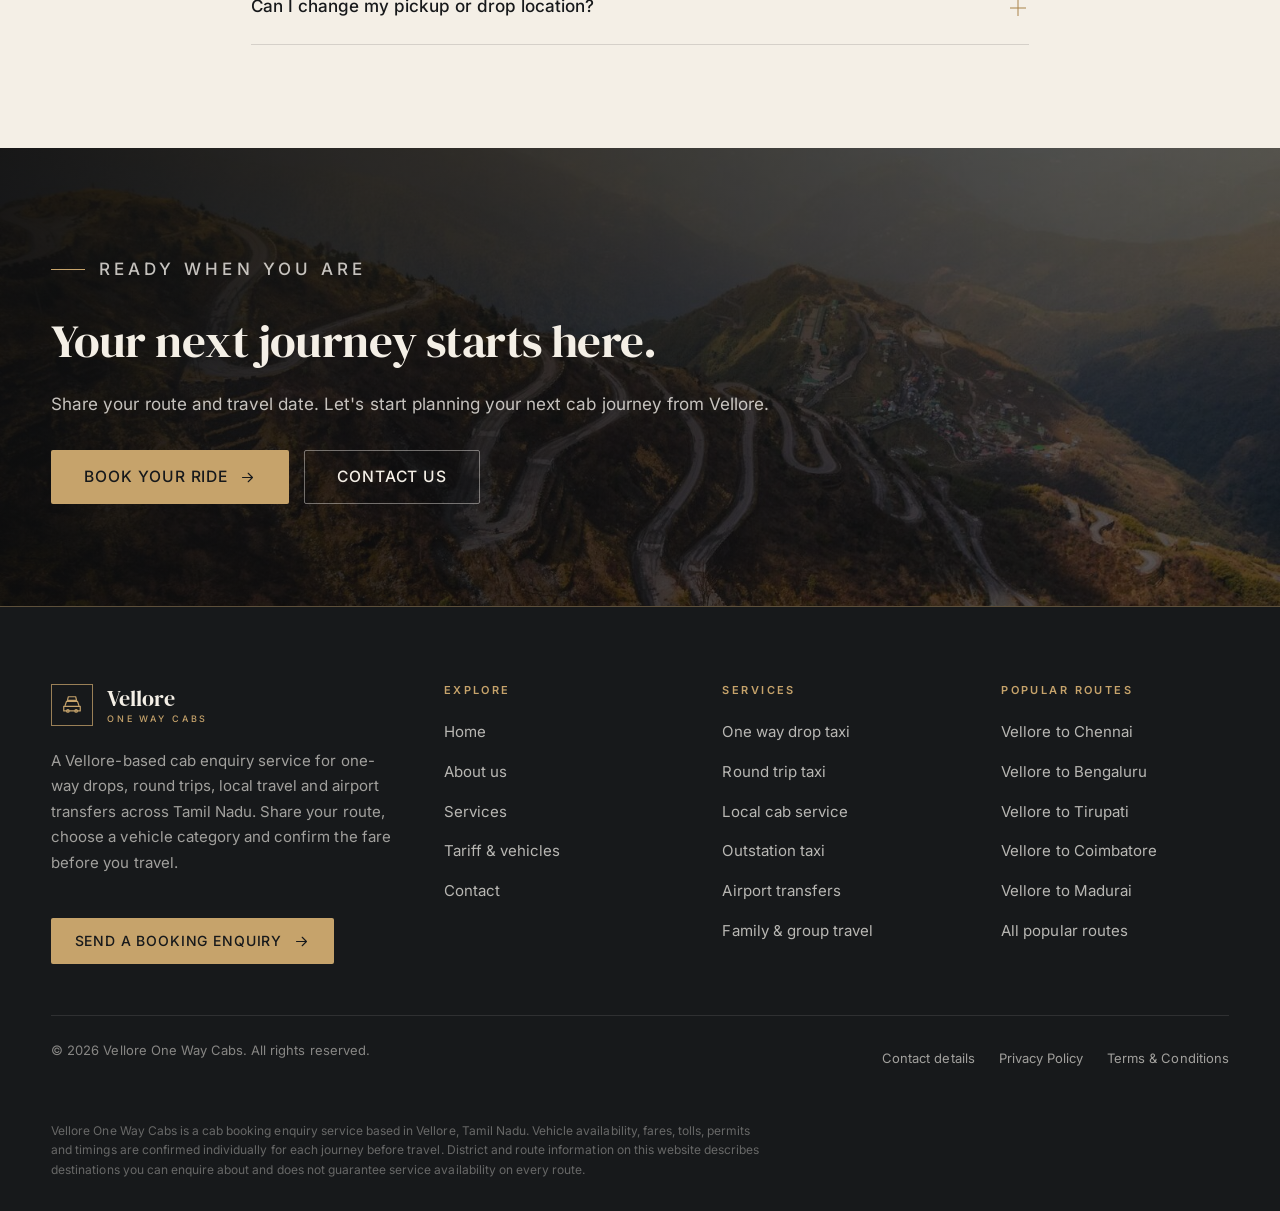
==== commit e57f35be: "mobile view update" ====
--- a/index.html
+++ b/index.html
@@ -253,7 +253,7 @@
           <li><a class="nav__link" href="contact.html">Contact</a></li>
       </ul>
       <div class="nav__actions">
-        <a class="btn btn--sm nav__cta" href="index.html#booking">Book Now <svg viewBox="0 0 24 24" fill="none" stroke="currentColor" stroke-width="1.6" stroke-linecap="round" stroke-linejoin="round" aria-hidden="true"><path d="M5 12h14M13 6l6 6-6 6"/></svg></a>
+        <a class="btn btn--sm nav__cta" href="https://wa.me/919042209448?text=Hello%20Vellore%20One%20Way%20Cabs%2C%20I%20would%20like%20to%20book%20a%20cab" target="_blank" rel="noopener">Book Now <svg viewBox="0 0 24 24" fill="none" stroke="currentColor" stroke-width="1.6" stroke-linecap="round" stroke-linejoin="round" aria-hidden="true"><path d="M5 12h14M13 6l6 6-6 6"/></svg></a>
         <button class="nav__toggle" type="button" aria-label="Open menu" aria-expanded="false" aria-controls="navDrawer">
           <span></span><span></span><span></span>
         </button>
@@ -276,7 +276,7 @@
           <li><a class="nav__drawer-link" href="contact.html"><span>05</span>Contact</a></li>
       </ul>
       <div class="nav__drawer-foot">
-        <a class="btn" href="index.html#booking">Plan your journey <svg viewBox="0 0 24 24" fill="none" stroke="currentColor" stroke-width="1.6" stroke-linecap="round" stroke-linejoin="round" aria-hidden="true"><path d="M5 12h14M13 6l6 6-6 6"/></svg></a>
+        <a class="btn" href="https://wa.me/919042209448?text=Hello%20Vellore%20One%20Way%20Cabs%2C%20I%20would%20like%20to%20plan%20a%20journey" target="_blank" rel="noopener">Plan your journey <svg viewBox="0 0 24 24" fill="none" stroke="currentColor" stroke-width="1.6" stroke-linecap="round" stroke-linejoin="round" aria-hidden="true"><path d="M5 12h14M13 6l6 6-6 6"/></svg></a>
         <a class="btn btn--ghost" href="contact.html">Contact the team</a>
       </div>
     </div>
@@ -295,7 +295,7 @@
         <p class="hero__lede" data-hero-fade style="--i:2">One-way drops, outstation journeys and airport runs planned around
           your schedule. Share your route, review a clear fare and travel with the details agreed before you leave.</p>
         <div class="hero__actions" data-hero-fade style="--i:3">
-          <a class="btn" href="#booking">Book your ride <svg viewBox="0 0 24 24" fill="none" stroke="currentColor" stroke-width="1.6" stroke-linecap="round" stroke-linejoin="round" aria-hidden="true"><path d="M5 12h14M13 6l6 6-6 6"/></svg></a>
+          <a class="btn" href="https://wa.me/919042209448?text=Hello%20Vellore%20One%20Way%20Cabs%2C%20I%20would%20like%20to%20book%20a%20cab%20ride" target="_blank" rel="noopener">Book your ride <svg viewBox="0 0 24 24" fill="none" stroke="currentColor" stroke-width="1.6" stroke-linecap="round" stroke-linejoin="round" aria-hidden="true"><path d="M5 12h14M13 6l6 6-6 6"/></svg></a>
           <a class="btn btn--ghost" href="services.html">Explore services</a>
         </div>
         <div class="hero__meta" data-hero-fade style="--i:4">
@@ -1021,7 +1021,7 @@
         <h2 id="cta-title" data-reveal data-delay="60">Your next journey starts here.</h2>
         <p data-reveal data-delay="120">Share your route and travel date. Let's start planning your next cab journey from Vellore.</p>
         <div class="hero__actions" data-reveal data-delay="160">
-          <a class="btn" href="#booking">Book your ride <svg viewBox="0 0 24 24" fill="none" stroke="currentColor" stroke-width="1.6" stroke-linecap="round" stroke-linejoin="round" aria-hidden="true"><path d="M5 12h14M13 6l6 6-6 6"/></svg></a>
+          <a class="btn" href="https://wa.me/919042209448?text=Hello%20Vellore%20One%20Way%20Cabs%2C%20I%20would%20like%20to%20book%20a%20cab%20ride" target="_blank" rel="noopener">Book your ride <svg viewBox="0 0 24 24" fill="none" stroke="currentColor" stroke-width="1.6" stroke-linecap="round" stroke-linejoin="round" aria-hidden="true"><path d="M5 12h14M13 6l6 6-6 6"/></svg></a>
           <a class="btn btn--ghost" href="contact.html">Contact us</a>
         </div>
       </div>
@@ -1041,7 +1041,7 @@
           </span>
         </a>
         <p>A Vellore-based cab enquiry service for one-way drops, round trips, local travel and airport transfers across Tamil Nadu. Share your route, choose a vehicle category and confirm the fare before you travel.</p>
-        <a class="btn btn--sm" href="index.html#booking">Send a booking enquiry <svg viewBox="0 0 24 24" fill="none" stroke="currentColor" stroke-width="1.6" stroke-linecap="round" stroke-linejoin="round" aria-hidden="true"><path d="M5 12h14M13 6l6 6-6 6"/></svg></a>
+        <a class="btn btn--sm" href="https://wa.me/919042209448?text=Hello%20Vellore%20One%20Way%20Cabs%2C%20I%20would%20like%20to%20send%20a%20booking%20enquiry" target="_blank" rel="noopener">Send a booking enquiry <svg viewBox="0 0 24 24" fill="none" stroke="currentColor" stroke-width="1.6" stroke-linecap="round" stroke-linejoin="round" aria-hidden="true"><path d="M5 12h14M13 6l6 6-6 6"/></svg></a>
       </div>
       <div class="footer-col">
         <h3>Explore</h3>
@@ -1087,7 +1087,7 @@
     <p class="footer-legal">Vellore One Way Cabs is a cab booking enquiry service based in Vellore, Tamil Nadu. Vehicle availability, fares, tolls, permits and timings are confirmed individually for each journey before travel. District and route information on this website describes destinations you can enquire about and does not guarantee service availability on every route.</p>
   </div>
 </footer>
-<a class="float-call" href="index.html#booking" aria-label="Plan a journey on WhatsApp">
+<a class="float-call" href="https://wa.me/919042209448?text=Hello%20Vellore%20One%20Way%20Cabs%2C%20I%20would%20like%20to%20book%20a%20cab" target="_blank" rel="noopener" aria-label="Plan a journey on WhatsApp">
   <svg viewBox="0 0 24 24" fill="none" stroke="currentColor" stroke-width="1.5" stroke-linecap="round" stroke-linejoin="round" aria-hidden="true"><path d="M21 11.5a8.4 8.4 0 0 1-12.3 7.5L3 21l2-5.6A8.4 8.4 0 1 1 21 11.5z"/><path d="M9 9.5c0 .8 1 2.4 2 3.2s2.2 1.3 2.9 1.3c.5 0 1-.6 1.1-1.1l-1.6-.9-1 .8c-.7-.3-1.6-1.3-1.9-2l.8-1-.8-1.5c-.6.1-1.5.4-1.5 1.2z"/></svg><span>Plan a journey</span>
 </a>
 <script src="js/script.js" defer></script>
--- a/css/style.css
+++ b/css/style.css
@@ -45,10 +45,10 @@
   --gold: #c6a36b;
   --gold-deep: #a9834a;
   --gold-soft: #dcc49b;
-  --ivory: #f7f4ee;
-  --beige: #e9e2d6;
+  --ivory: #f4efe6;
+  --beige: #e5ddd0;
   --white: #ffffff;
-  --muted: #777777;
+  --muted: #6e6b66;
   --muted-on-dark: #b9b5ad;
   --line: rgba(23, 25, 27, 0.14);
   --line-strong: rgba(23, 25, 27, 0.26);
@@ -180,12 +180,12 @@
 .container--wide { max-width: 1440px; }
 .container--narrow { max-width: 880px; }
 
-.section { padding-block: var(--section-y); position: relative; }
+.section { padding-block: var(--section-y); position: relative; border-top: 1px solid var(--line); }
 .section--tight { padding-block: clamp(3rem, 5vw, 5rem); }
 .section--ivory { background: var(--ivory); }
 .section--beige { background: var(--beige); }
 .section--white { background: var(--white); }
-.section--ink { background: var(--ink); color: var(--ivory); }
+.section--ink { background: var(--ink); color: var(--ivory); border-top: 2px solid var(--gold); border-bottom: 2px solid var(--gold); }
 .section--ink h1, .section--ink h2, .section--ink h3, .section--ink h4 { color: var(--ivory); }
 .section--ink p { color: var(--muted-on-dark); }
 
@@ -1666,18 +1666,93 @@
 
 /* Contact */
 .contact-layout { display: grid; grid-template-columns: 1.05fr 0.95fr; gap: clamp(2rem, 5vw, 4.5rem); align-items: start; }
-.contact-form-card { background: var(--white); border: 1px solid var(--line); border-top: 3px solid var(--gold); padding: clamp(1.75rem, 3vw, 2.75rem); }
+.contact-form-card {
+  background: var(--white);
+  border: 1px solid var(--line);
+  border-top: 4px solid var(--gold);
+  padding: clamp(1.75rem, 3vw, 2.75rem);
+  box-shadow: 0 10px 30px -12px rgba(23, 25, 27, 0.08);
+}
 .contact-form-card h2 { font-size: clamp(1.75rem, 2.4vw, 2.25rem); }
-.contact-list { list-style: none; margin: 0; padding: 0; display: grid; gap: 0; }
-.contact-list li { margin: 0; display: grid; grid-template-columns: 44px 1fr; gap: 1rem; padding: 1.35rem 0; border-bottom: 1px solid var(--line); }
-.contact-list li:first-child { padding-top: 0; }
-.contact-list__icon { width: 44px; height: 44px; display: grid; place-items: center; border: 1px solid rgba(198, 163, 107, 0.5); color: var(--gold-deep); }
+
+.contact-details-card {
+  background: var(--ivory);
+  border: 1px solid var(--line);
+  border-top: 4px solid var(--ink);
+  padding: clamp(1.75rem, 3vw, 2.75rem);
+  box-shadow: 0 10px 30px -12px rgba(23, 25, 27, 0.06);
+}
+.contact-details-card h2 { font-size: clamp(1.75rem, 2.4vw, 2.25rem); }
+
+.contact-list { list-style: none; margin: 0; padding: 0; display: grid; gap: 0.75rem; }
+.contact-list li {
+  margin: 0;
+  display: flex;
+  align-items: center;
+  gap: 1rem;
+  padding: 1rem 1.15rem;
+  background: var(--white);
+  border: 1px solid rgba(23, 25, 27, 0.09);
+  box-shadow: 0 2px 6px rgba(23, 25, 27, 0.03);
+  transition: transform 0.2s var(--ease), border-color 0.2s var(--ease), box-shadow 0.2s var(--ease);
+}
+.contact-list li:hover {
+  transform: translateY(-2px);
+  border-color: var(--gold);
+  box-shadow: 0 6px 16px rgba(23, 25, 27, 0.07);
+}
+.contact-list__icon {
+  width: 44px;
+  height: 44px;
+  display: grid;
+  place-items: center;
+  border: 1px solid rgba(198, 163, 107, 0.5);
+  background: rgba(198, 163, 107, 0.08);
+  color: var(--gold-deep);
+  flex-shrink: 0;
+}
 .contact-list__icon svg { width: 19px; height: 19px; stroke: currentColor; fill: none; stroke-width: 1.5; }
-.contact-list dt, .contact-label { font-size: 0.6875rem; font-weight: 600; letter-spacing: 0.18em; text-transform: uppercase; color: var(--muted); margin-bottom: 0.3rem; }
-.contact-list dd, .contact-value { margin: 0; font-size: 1rem; color: var(--ink); }
+.contact-list__content { flex: 1; min-width: 0; }
+.contact-list dt, .contact-label { font-size: 0.6875rem; font-weight: 600; letter-spacing: 0.18em; text-transform: uppercase; color: var(--muted); margin-bottom: 0.2rem; }
+.contact-list dd, .contact-value { margin: 0; font-size: 0.9875rem; color: var(--ink); font-weight: 500; word-break: break-word; }
 .contact-value a { color: var(--ink); text-decoration: none; transition: color 0.2s var(--ease); }
 .contact-value a:hover { color: var(--gold); text-decoration: underline; }
 .contact-value--pending { color: var(--muted); font-style: italic; }
+
+.contact-pill-btn {
+  display: inline-flex;
+  align-items: center;
+  justify-content: center;
+  gap: 0.35rem;
+  padding: 0.35rem 0.85rem;
+  font-size: 0.75rem;
+  font-weight: 600;
+  letter-spacing: 0.06em;
+  text-transform: uppercase;
+  background: rgba(198, 163, 107, 0.14);
+  color: var(--ink);
+  border: 1px solid rgba(198, 163, 107, 0.4);
+  text-decoration: none;
+  flex-shrink: 0;
+  transition: all 0.2s var(--ease);
+}
+.contact-pill-btn:hover {
+  background: var(--gold);
+  color: var(--white);
+  border-color: var(--gold);
+  text-decoration: none;
+  transform: scale(1.04);
+}
+.contact-pill-btn--wa {
+  background: rgba(37, 211, 102, 0.12);
+  color: #128c7e;
+  border-color: rgba(37, 211, 102, 0.35);
+}
+.contact-pill-btn--wa:hover {
+  background: #25d366;
+  color: var(--white);
+  border-color: #25d366;
+}
 
 /* Google Map Location Section — matching site styling theme */
 .map-card-wrapper {
@@ -1985,7 +2060,7 @@
   .process { grid-template-columns: repeat(2, minmax(0, 1fr)); row-gap: 2.5rem; }
   .process::before { display: none; }
   .coverage-layout { grid-template-columns: 1fr; }
-  .contact-layout { grid-template-columns: 1fr; }
+  .contact-layout { grid-template-columns: 1fr; gap: 2.75rem; }
   .service-detail { grid-template-columns: 1fr; gap: 2rem; }
   .service-detail:nth-child(even) .service-detail__media { order: 0; }
   .footer-top { grid-template-columns: repeat(2, minmax(0, 1fr)); }
@@ -2034,7 +2109,160 @@
   .table-scroll { overflow-x: auto; -webkit-overflow-scrolling: touch; border-radius: var(--radius); }
   .tariff-table { min-width: 480px; }
   .tariff-table th, .tariff-table td { padding: 0.8rem 0.65rem; font-size: 0.875rem; }
-  .contact-form-card { padding: 1.35rem 1.1rem; }
+  /* Mobile Section Differentiation & Executive Luxury Rhythm */
+  .section {
+    border-top: 1px solid rgba(198, 163, 107, 0.4);
+    position: relative;
+  }
+  .section::before {
+    content: "";
+    position: absolute;
+    top: -2px;
+    left: var(--gutter);
+    width: 52px;
+    height: 3px;
+    background: var(--gold);
+    border-radius: 1px;
+  }
+  .section--ink {
+    border-top: 2px solid var(--gold);
+    border-bottom: 2px solid var(--gold);
+  }
+  .section--ink::before {
+    display: none;
+  }
+  .cta-band {
+    border-top: 3px solid var(--gold);
+  }
+  .site-footer {
+    border-top: 3px solid var(--gold);
+  }
+
+  /* Distinct Section Headers & Luxury Eyebrow Badges on Mobile */
+  .section-head {
+    margin-bottom: 2.25rem;
+    padding-bottom: 1.25rem;
+    border-bottom: 1px solid rgba(198, 163, 107, 0.22);
+  }
+  .section--ink .section-head {
+    border-bottom: 1px solid rgba(198, 163, 107, 0.28);
+  }
+  .eyebrow {
+    display: inline-flex;
+    align-items: center;
+    gap: 0.5rem;
+    padding: 0.32rem 0.85rem;
+    background: rgba(198, 163, 107, 0.12);
+    border: 1px solid rgba(198, 163, 107, 0.35);
+    border-radius: 999px;
+    font-size: 0.6875rem;
+    letter-spacing: 0.18em;
+    text-transform: uppercase;
+    color: var(--gold-deep);
+    margin-bottom: 0.75rem;
+  }
+  .section--ink .eyebrow {
+    background: rgba(198, 163, 107, 0.16);
+    border-color: rgba(198, 163, 107, 0.45);
+    color: #e5c796;
+  }
+
+  /* Mobile Card Enclosure & Visual Rhythm */
+  .service-card {
+    background: var(--white);
+    border: 1px solid rgba(23, 25, 27, 0.12);
+    border-top: 3px solid var(--gold);
+    box-shadow: 0 8px 24px -10px rgba(23, 25, 27, 0.08);
+    border-radius: var(--radius);
+    padding: 1.5rem 1.25rem;
+    margin-bottom: 0.85rem;
+  }
+  .vehicle, .vehicle-tariff {
+    background: var(--white);
+    border: 1px solid rgba(23, 25, 27, 0.12);
+    border-top: 3px solid var(--gold);
+    box-shadow: 0 8px 24px -10px rgba(23, 25, 27, 0.08);
+    border-radius: var(--radius);
+    margin-bottom: 1.15rem;
+  }
+  .step {
+    background: var(--white);
+    border: 1px solid rgba(23, 25, 27, 0.12);
+    border-left: 4px solid var(--gold);
+    padding: 1.35rem 1.25rem;
+    border-radius: var(--radius);
+    box-shadow: 0 4px 16px -6px rgba(23, 25, 27, 0.05);
+    margin-bottom: 0.85rem;
+  }
+  .route {
+    background: var(--white);
+    border: 1px solid rgba(23, 25, 27, 0.12);
+    border-left: 3px solid var(--gold);
+    padding: 1.2rem 1.15rem;
+    border-radius: var(--radius);
+    box-shadow: 0 3px 12px -5px rgba(23, 25, 27, 0.04);
+    margin-bottom: 0.75rem;
+  }
+  .testimonial {
+    background: var(--white);
+    border: 1px solid rgba(198, 163, 107, 0.35);
+    border-top: 3px solid var(--gold);
+    padding: 1.5rem 1.25rem;
+    border-radius: var(--radius);
+    box-shadow: 0 6px 18px -8px rgba(23, 25, 27, 0.06);
+    margin-bottom: 0.85rem;
+  }
+  .benefit {
+    background: rgba(255, 255, 255, 0.05);
+    border: 1px solid rgba(198, 163, 107, 0.28);
+    border-top: 2px solid var(--gold);
+    padding: 1.35rem 1.15rem !important;
+    border-radius: var(--radius);
+    margin-bottom: 0.85rem;
+  }
+  .faq__item {
+    background: var(--white);
+    border: 1px solid rgba(23, 25, 27, 0.12);
+    border-radius: var(--radius);
+    padding-inline: 1.15rem;
+    margin-bottom: 0.75rem;
+    box-shadow: 0 3px 10px -4px rgba(23, 25, 27, 0.04);
+  }
+  .service-detail {
+    background: var(--white);
+    border: 1px solid rgba(23, 25, 27, 0.12);
+    border-top: 3px solid var(--gold);
+    padding: 1.5rem 1.25rem;
+    border-radius: var(--radius);
+    margin-bottom: 1.75rem;
+    box-shadow: 0 8px 24px -10px rgba(23, 25, 27, 0.07);
+  }
+  .value-card {
+    background: var(--white);
+    border: 1px solid rgba(23, 25, 27, 0.12);
+    border-top: 3px solid var(--gold);
+    padding: 1.35rem 1.15rem;
+    border-radius: var(--radius);
+    margin-bottom: 0.85rem;
+    box-shadow: 0 4px 16px -6px rgba(23, 25, 27, 0.05);
+  }
+
+  /* Contact Cards on Mobile */
+  .contact-layout {
+    gap: 2rem;
+  }
+  .contact-form-card {
+    padding: 1.35rem 1.15rem;
+    border-radius: var(--radius);
+  }
+  .contact-details-card {
+    padding: 1.35rem 1.15rem;
+    border-radius: var(--radius);
+  }
+  .contact-list li {
+    padding: 0.85rem 1rem;
+    border-radius: var(--radius);
+  }
   .vehicle-tariff__body, .vehicle__body { padding: 1.35rem; }
 }
 
